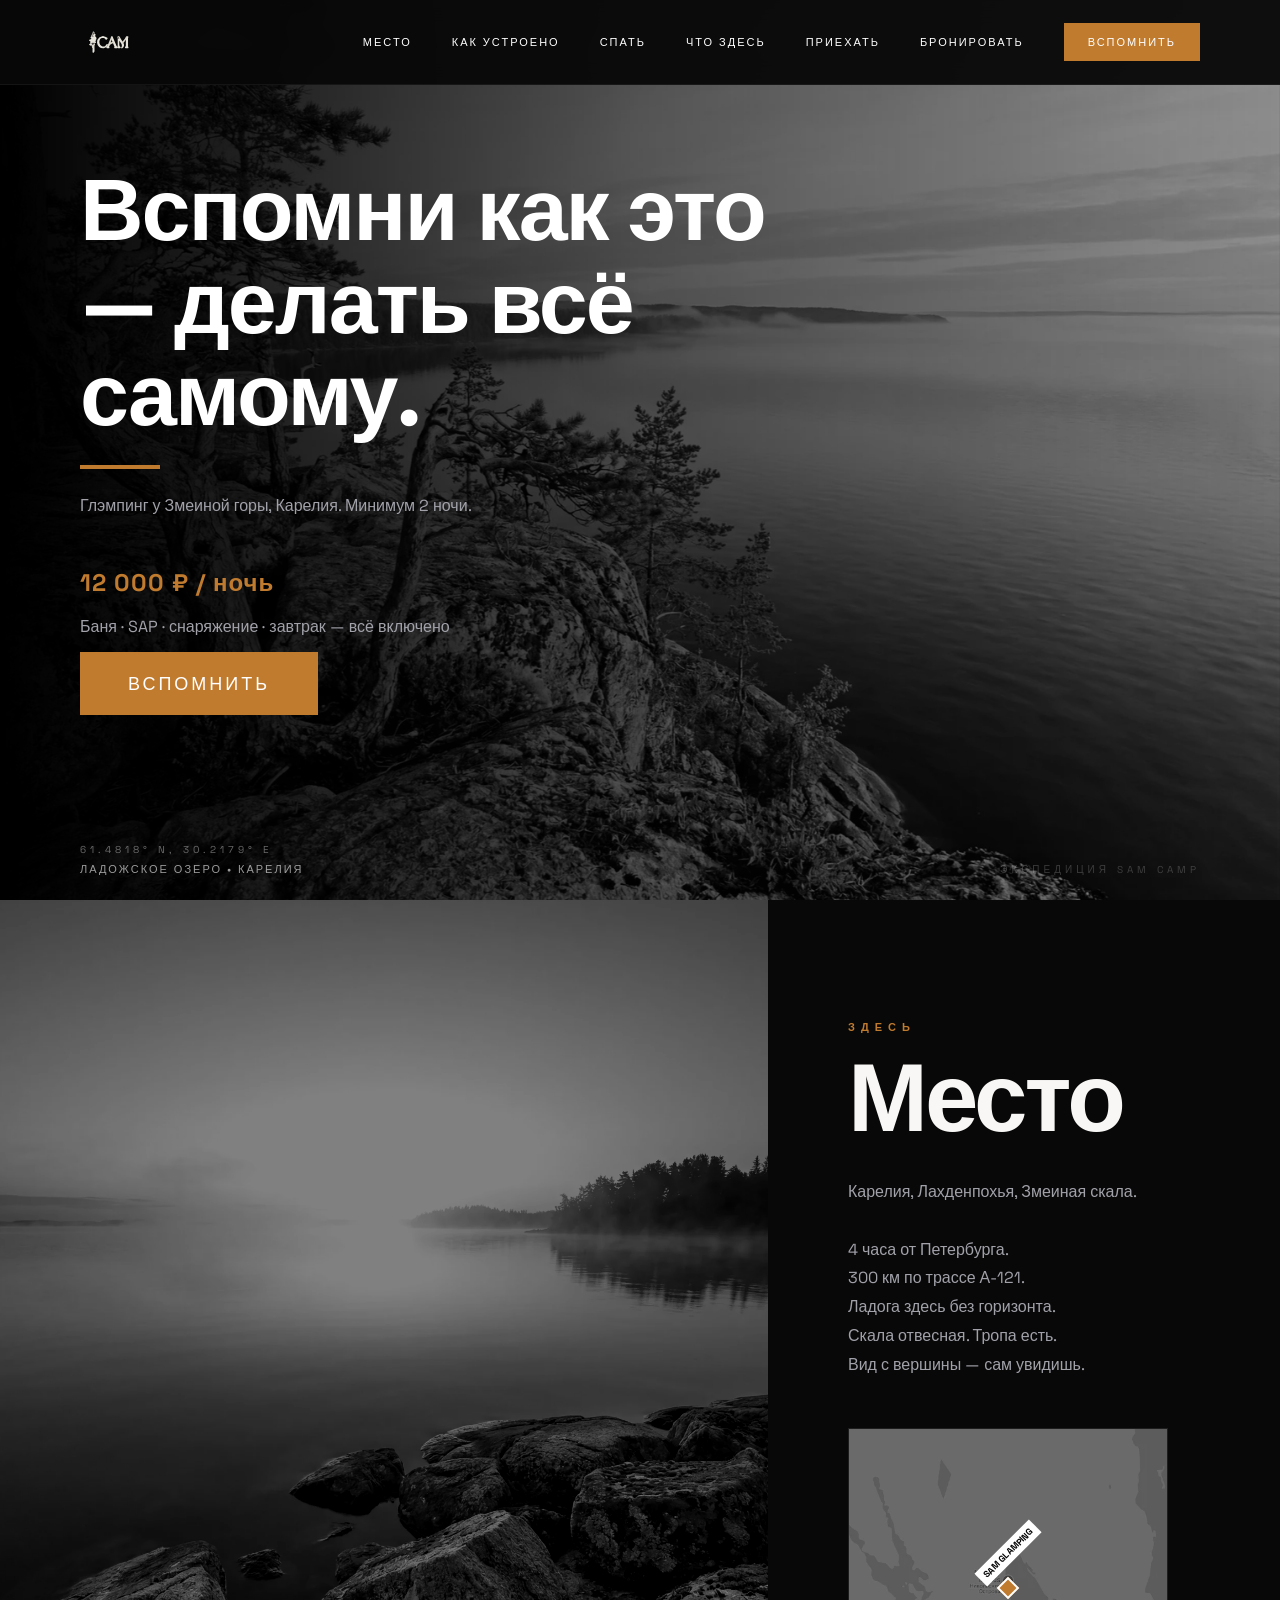
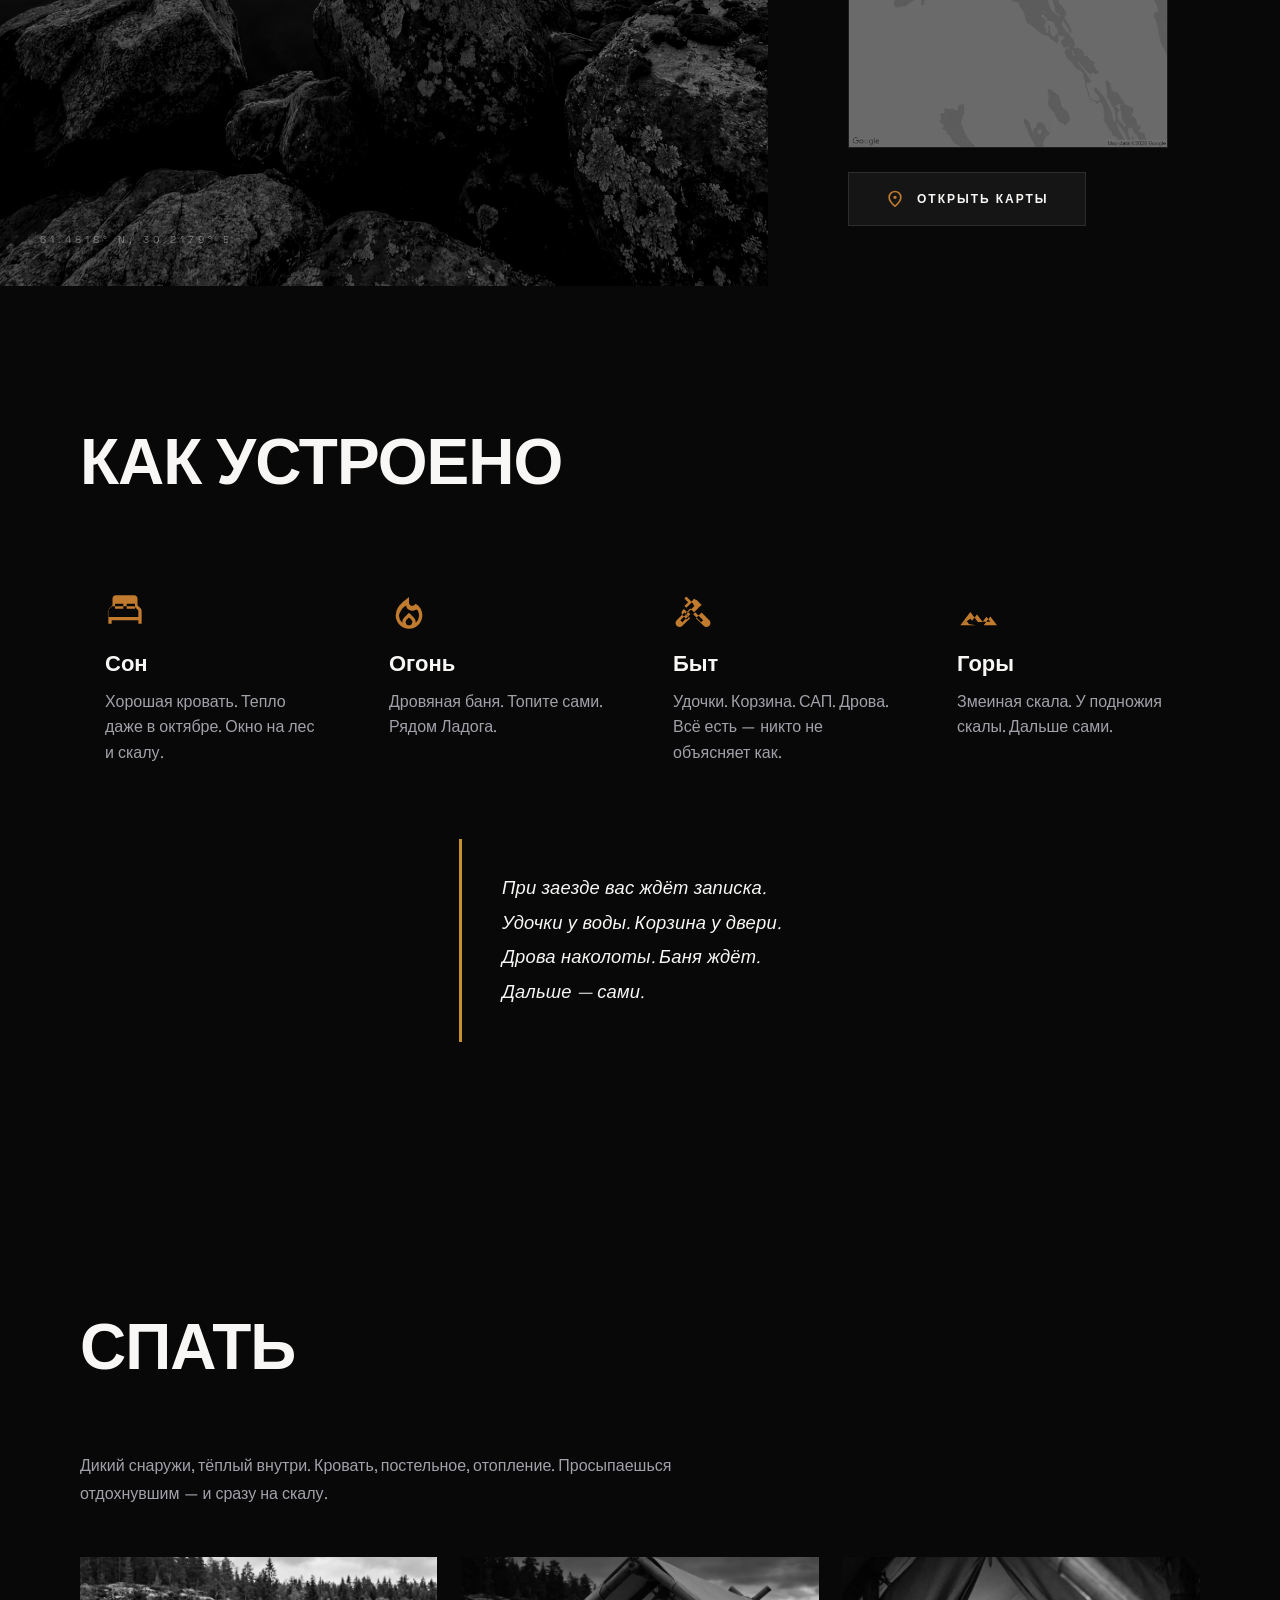
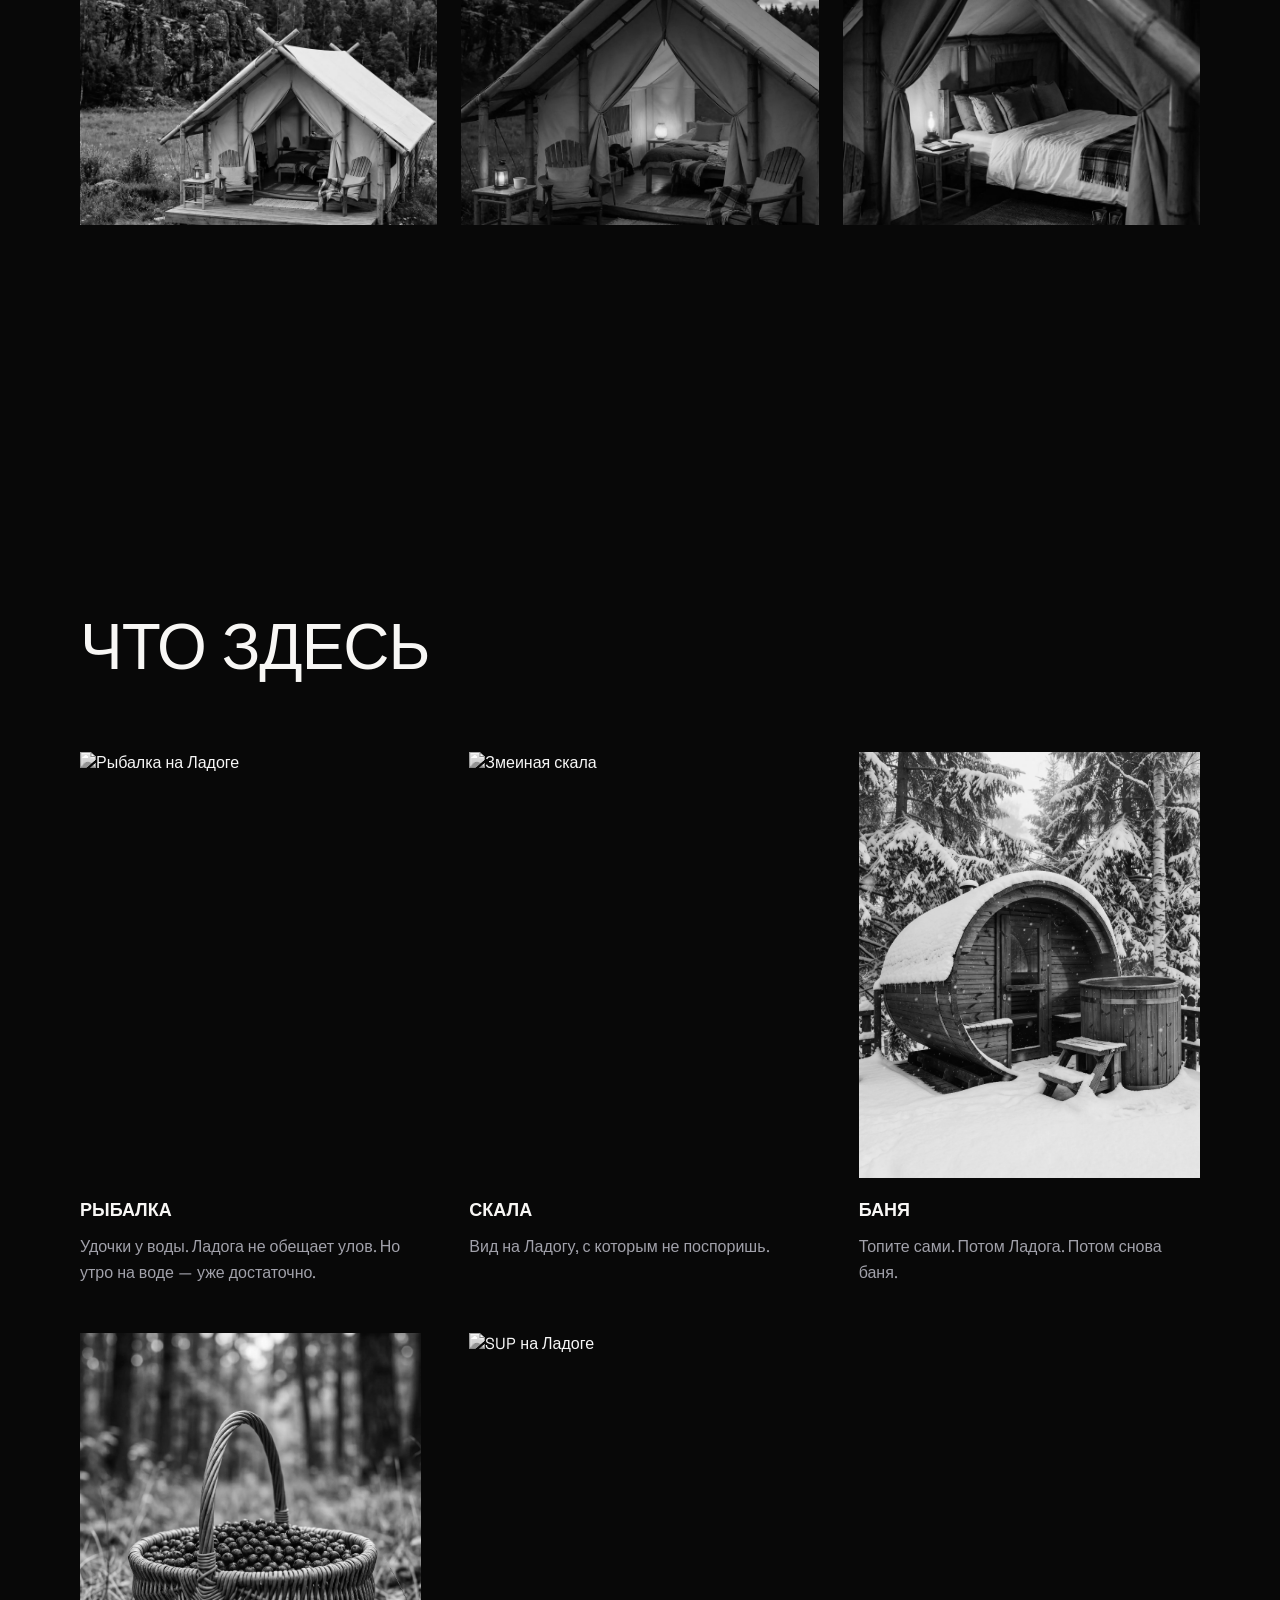
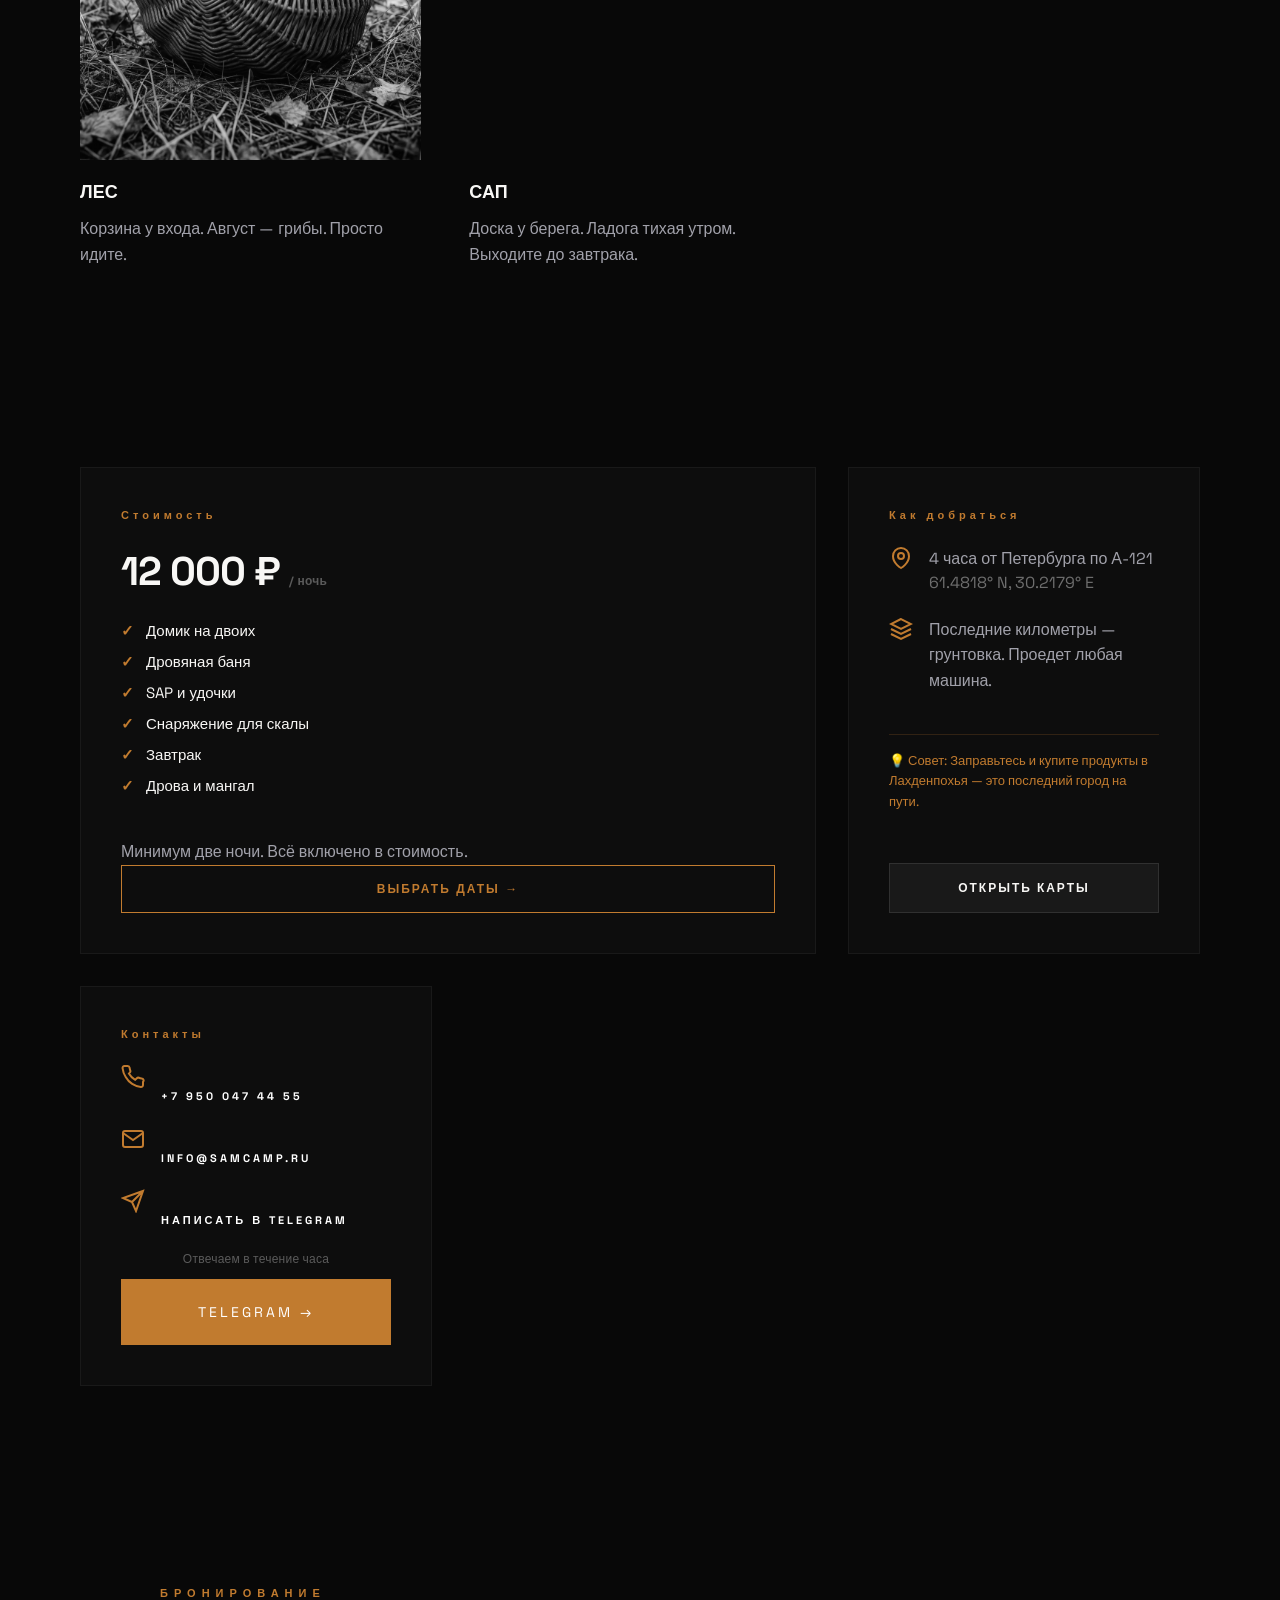
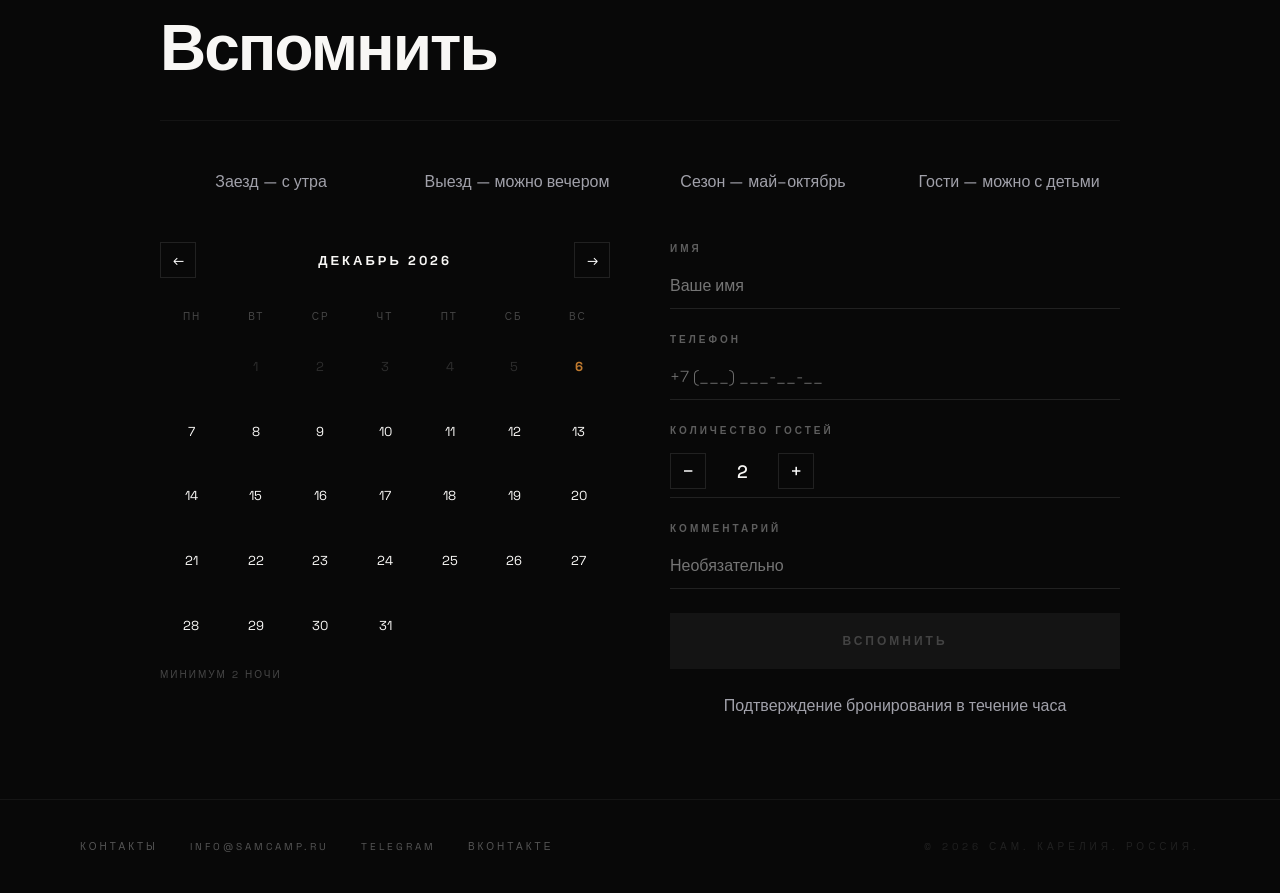
==== index.html @ b89b31a5 "поменял ссылки на Яндекс карты" ====
<!DOCTYPE html>
<html class="dark" lang="ru">

<head>
  <meta charset="utf-8" />
  <link rel="icon" type="image/svg+xml" href="img/logo.svg">
  <meta content="width=device-width, initial-scale=1.0" name="viewport" />
  <title>Активный отдых в Карелии — база САМ CAMP на Ладоге</title>
  <meta name="description"
    content="Глэмпинг САМ — отдых в Карелии у Ладожского озера. Рыбалка, баня, скалы, SUP. 12 000 ₽/ночь. Забронируйте прямо сейчас.">
  <meta name="keywords" content="глэмпинг, Карелия, отдых, Ладога, рыбалка, баня, природа, Лахденпохья">
  <meta name="theme-color" content="#080808">
  <meta property="og:title" content="Активный отдых в Карелии — база САМ CAMP на Ладоге" />
  <meta property="og:description"
    content="Глэмпинг на берегу Ладожского озера. Скалы, лес, байдарки и дикая природа Карелии. Бронируй домик на базе САМ CAMP и приезжай за настоящими впечатлениями." />
  <meta property="og:image" content="https://samcamp.ru/img/og-image.png" />
  <meta property="og:image:width" content="1200" />
  <meta property="og:image:height" content="630" />
  <meta property="og:url" content="https://samcamp.ru/" />
  <meta property="og:type" content="website" />
  <link rel="canonical" href="https://samcamp.ru/">
  <link rel="icon" href="favicon.ico" type="image/x-icon">
  <link rel="preconnect" href="https://fonts.googleapis.com">
  <link rel="preconnect" href="https://fonts.gstatic.com" crossorigin>
  <link href="https://fonts.googleapis.com/css2?family=Space+Grotesk:wght@300;400;500;600;700&display=swap"
    rel="stylesheet" />

  <link rel="stylesheet" href="css/style.css?v=1.3" />
  <meta property="og:locale" content="ru_RU">
  <meta property="og:site_name" content="САМ Глэмпинг">
  <meta name="twitter:card" content="summary_large_image">
  <meta name="twitter:title" content="САМ — Глэмпинг Карелия">
  <meta name="twitter:description" content="Вспомни как это — делать всё самому. Рыбалка на Ладоге, баня, скалы.">
  <meta name="twitter:image" content="https://samcamp.ru/img/og-image.png">
  <meta name="robots" content="index, follow">

  <script type="application/ld+json">
  {
    "@context": "https://schema.org",
    "@type": "LodgingBusiness",
    "name": "САМ",
    "description": "Глэмпинг САМ — дикий отдых в Карелии у Ладожского озера. Рыбалка, дровяная баня, скалы, SUP. Вспомни как это — делать всё самому.",
    "url": "https://samcamp.ru/",
    "telephone": "+7 950 047 44 55",
    "image": "https://samcamp.ru/img/og-image.png",
    "address": {
      "@type": "PostalAddress",
      "addressLocality": "Лахденпохья",
      "addressRegion": "Республика Карелия",
      "addressCountry": "RU"
    },
    "geo": {
      "@type": "GeoCoordinates",
      "latitude": 61.4818,
      "longitude": 30.2179
    },
    "priceRange": "от 12000 RUB за ночь"
  }
  </script>
  <!-- Yandex.Metrika counter -->
  <script type="text/javascript">
    (function (m, e, t, r, i, k, a) {
      m[i] = m[i] || function () { (m[i].a = m[i].a || []).push(arguments) };
      m[i].l = 1 * new Date();
      for (var j = 0; j < document.scripts.length; j++) { if (document.scripts[j].src === r) { return; } }
      k = e.createElement(t), a = e.getElementsByTagName(t)[0], k.async = 1, k.src = r, a.parentNode.insertBefore(k, a)
    })
      (window, document, "script", "https://mc.yandex.ru/metrika/tag.js", "ym");

    ym(107136989, "init", {
      clickmap: true,
      trackLinks: true,
      accurateTrackBounce: true,
      webvisor: true
    });
  </script>
  <!-- /Yandex.Metrika counter -->
</head>

<body>
  <!-- Yandex.Metrika counter -->
  <noscript>
    <div><img src="https://mc.yandex.ru/watch/107136989" style="position:absolute; left:-9999px;" alt="" /></div>
  </noscript>
  <!-- /Yandex.Metrika counter -->

  <!-- Загрузка -->
  <div class="page-loader" id="pageLoader" style="display:none">
    <div class="loader-text">САМ</div>
  </div>
  <script>
    // Fail-safe: hide loader after 3s regardless of scripts loading
    setTimeout(function () {
      var l = document.getElementById('pageLoader');
      if (l && l.classList.contains('visible')) {
        l.classList.remove('visible');
        console.log('Loader hidden by fail-safe');
      }
    }, 3000);
  </script>

  <!-- Прогресс-бар -->
  <div class="progress-bar" id="progressBar"></div>

  <!-- Mobile overlay menu -->
  <div class="mobile-menu" id="mobileMenu">
    <button class="mobile-menu-close" onclick="closeMobile()" aria-label="Закрыть меню">✕</button>
    <a href="#mesto" onclick="closeMobile()">МЕСТО</a>
    <a href="#ustrojstvo" onclick="closeMobile()">КАК УСТРОЕНО</a>
    <a href="#domik" onclick="closeMobile()">СПАТЬ</a>
    <a href="#chto-delat" onclick="closeMobile()">ЧТО ЗДЕСЬ</a>
    <a href="#priehat" onclick="closeMobile()">ПРИЕХАТЬ</a>
    <a href="#bronirovat" onclick="closeMobile()">БРОНИРОВАТЬ</a>
  </div>

  <!-- Навигация -->
  <header class="nav-fixed" id="navbar">
    <a href="#glavnaya" class="nav-logo">
      <img src="img/logo.svg" alt="САМ" class="nav-logo-img">
    </a>
    <nav class="nav-links">
      <a href="#mesto" class="nav-link">МЕСТО</a>
      <a href="#ustrojstvo" class="nav-link">КАК УСТРОЕНО</a>
      <a href="#domik" class="nav-link">СПАТЬ</a>
      <a href="#chto-delat" class="nav-link">ЧТО ЗДЕСЬ</a>
      <a href="#priehat" class="nav-link">ПРИЕХАТЬ</a>
      <a href="#bronirovat" class="nav-link">БРОНИРОВАТЬ</a>
      <button class="btn-amber btn-amber--nav"
        onclick="document.getElementById('bronirovat').scrollIntoView({behavior:'smooth'})">
        ВСПОМНИТЬ
      </button>
    </nav>
    <button class="burger" id="burgerBtn" aria-label="Меню" aria-expanded="false">
      <span></span><span></span><span></span>
    </button>
  </header>

  <main>
    <!-- ===== СТРАНИЦА 1: ГЛАВНАЯ ===== -->
    <section class="page" id="glavnaya">
      <div class="hero-bg" id="heroBg"></div>
      <div class="hero-overlay"></div>
      <div class="hero-content">
        <div class="hero-inner">
          <h1 class="hero-title">Вспомни как это — делать всё самому.</h1>
          <div class="hero-line"></div>
          <div class="hero-sub">
            <p class="text-muted">Глэмпинг у Змеиной горы, Карелия. Минимум 2 ночи.</p>
          </div>
          <div class="hero-decision-block fade-in delay-3">
            <p class="hero-price">12 000 ₽ / ночь</p>
            <p class="text-muted">Баня · SAP · снаряжение · завтрак — всё включено</p>
            <button class="btn-main btn-main--hero"
              onclick="document.getElementById('bronirovat').scrollIntoView({behavior:'smooth'})">
              Вспомнить
            </button>
          </div>
        </div>
      </div>
      <div class="hero-footer">
        <div class="hero-coords-block" onclick="copyCoords(this)" title="Нажмите, чтобы скопировать">
          <p class="coordinates">61.4818° N, 30.2179° E <span class="coords-hint">скопировать</span></p>
          <p class="hero-location-tag">Ладожское озеро • Карелия</p>
        </div>
        <p class="hero-brand-location">Экспедиция SAM CAMP</p>
      </div>
    </section>

    <!-- ===== СТРАНИЦА 2: МЕСТО ===== -->
    <section class="page" id="mesto">
      <div class="mesto-photo">
        <div class="mesto-photo-bg" id="mestoBg"></div>
        <div class="mesto-coords">
          <p class="coordinates" onclick="copyCoords(this)" title="Открыть Яндекс Карты">
            <a href="https://yandex.ru/maps/?pt=30.2179,61.4818&z=15&l=map" target="_blank" rel="noopener noreferrer"
              style="text-decoration: none; color: inherit;">61.4818° N, 30.2179° E</a>
          </p>
        </div>
      </div>
      <div class="mesto-content">
        <span class="section-label fade-in">ЗДЕСЬ</span>
        <h2 class="section-heading fade-in delay-1">Место</h2>
        <p class="text-muted text-body fade-in delay-2">
          Карелия, Лахденпохья, Змеиная скала.<br /><br />
          4 часа от Петербурга.<br />
          300 км по трассе А-121.<br />
          Ладога здесь без горизонта.<br />
          Скала отвесная. Тропа есть.<br />
          Вид с вершины — сам увидишь.
        </p>
        <div class="fade-in delay-3">
          <div class="map-wrapper">
            <div class="map-bg"></div>
            <div class="map-pin">
              <div class="map-label">SAM GLAMPING</div>
              <div class="map-pin-dot"></div>
            </div>
          </div>
          <a href="https://yandex.ru/maps/?rtext=~61.481800,30.217900" target="_blank" rel="noopener noreferrer"
            class="btn-map">
            <svg aria-hidden="true" xmlns="http://www.w3.org/2000/svg" width="20" height="20" viewBox="0 -960 960 960"
              fill="currentColor">
              <path
                d="M480-480q33 0 56.5-23.5T560-560q0-33-23.5-56.5T480-640q-33 0-56.5 23.5T400-560q0 33 23.5 56.5T480-480Zm0 294q122-112 181-203.5T720-552q0-109-69.5-178.5T480-800q-101 0-170.5 69.5T240-552q0 71 59 162.5T480-186Zm0 106Q319-217 239.5-334.5T160-552q0-150 96.5-239T480-880q127 0 223.5 89T800-552q0 100-79.5 217.5T480-80Zm0-480Z" />
            </svg>
            ОТКРЫТЬ КАРТЫ
          </a>
        </div>
      </div>
    </section>

    <!-- ===== СТРАНИЦА 3: КАК УСТРОЕНО ===== -->
    <section class="page" id="ustrojstvo">
      <div class="section-header">
        <h2 class="section-title fade-in">Как устроено</h2>
      </div>
      <div class="cards-grid">
        <div class="card fade-in delay-1">
          <div class="card-icon"><svg aria-hidden="true" xmlns="http://www.w3.org/2000/svg" width="40" height="40"
              viewBox="0 -960 960 960" fill="currentColor">
              <path
                d="M80-200v-300q0-18.86 6-36.43Q92-554 106-568l74-74v-158q0-33 23.5-56.5T260-880h440q33 0 56.5 23.5T780-800v158l74 74q14 14 20 31.57 6 17.57 6 36.43v300h-80v-80H160v80H80Zm440-360h200v-120H520v120Zm-280 0h200v-120H240v120Zm-80 200h640v-140q0-8.5-3-16.25T788-530l-88-88v-2H170l-88 88q-6 5.75-9 13.5-3 7.75-3 16.25v142Zm640 0H160h640Z" />
            </svg></div>
          <div class="card-line"></div>
          <h3 class="card-heading">Сон</h3>
          <p class="text-muted text-small">Хорошая кровать. Тепло даже в октябре. Окно на лес и скалу.</p>
        </div>
        <div class="card fade-in delay-2">
          <div class="card-icon"><svg aria-hidden="true" xmlns="http://www.w3.org/2000/svg" width="40" height="40"
              viewBox="0 -960 960 960" fill="currentColor">
              <path
                d="M240-400q0 52 21 98.5t60 81.5q-1-5-1-9v-9q0-32 12-60t35-51l113-111 113 111q23 23 35 51t12 60v9q0 4-1 9 39-35 60-81.5t21-98.5q0-50-18.5-94.5T648-538q-21 12-45 20t-49 8q-55 0-96.5-34T410-634q-72 42-121 116.5T240-400Zm240 52-57 56q-11 11-17 25t-6 29q0 32 23.5 55t56.5 23q33 0 56.5-23t23.5-55q0-16-6-29.5T537-292l-57-56Zm0-492v132q0 34 23.5 57t57.5 23q18 0 33.5-7.5T622-658l18-22q74 42 117 117t43 163q0 134-93 227T480-80q-134 0-227-93t-93-227q0-121 79.5-222T480-840Z" />
            </svg></div>
          <div class="card-line"></div>
          <h3 class="card-heading">Огонь</h3>
          <p class="text-muted text-small">Дровяная баня. Топите сами. Рядом Ладога.</p>
        </div>
        <div class="card fade-in delay-3">
          <div class="card-icon"><svg aria-hidden="true" xmlns="http://www.w3.org/2000/svg" width="40" height="40"
              viewBox="0 -960 960 960" fill="currentColor">
              <path
                d="m676-236 47-47-191-191-47 47 191 191Zm-452 0 191-191-47-47-191 191 47 47Zm416-368 47-47-105-106q-23-23-57-22.5T469-757l-33 33 90 90-174 174-90-90-34 34q-23 23-23 56.5t23 56.5l104 104 47-47-90-90 126-126 90 90 104-104q22-23 23-56.5T609-694L504-798l-24 24 57 57-57 57 57 56h103Zm-320 24-47-47 90-90-90-90 47-47 137 137-137 137ZM226-148q-28 28-68.5 28T89-148q-28-28-28-68.5T89-285l185-185 137 137-185 185Zm508 0L549-333l137-137 185 185q28 28 28 68.5T871-148q-28 28-68 28t-69-28Z" />
            </svg></div>
          <div class="card-line"></div>
          <h3 class="card-heading">Быт</h3>
          <p class="text-muted text-small">Удочки. Корзина. САП. Дрова. Всё есть — никто не объясняет как.</p>
        </div>
        <div class="card fade-in delay-4">
          <div class="card-icon"><svg aria-hidden="true" xmlns="http://www.w3.org/2000/svg" width="40" height="40"
              viewBox="0 -960 960 960" fill="currentColor">
              <path
                d="M80-160l240-320 181 240h118L480-420 360-268l-36-48L80-160Zm560 0 160-213 160 213H640Zm-354-34-46-62-160 96h372L280-194ZM800-244l-93-124-93 124h186Z" />
            </svg></div>
          <div class="card-line"></div>
          <h3 class="card-heading">Горы</h3>
          <p class="text-muted text-small">Змеиная скала. У подножия скалы. Дальше сами.</p>
        </div>
      </div>


      <div class="note-block fade-in delay-5">
        <p class="note-text">
          При заезде вас ждёт записка.<br />
          Удочки у воды. Корзина у двери.<br />
          Дрова наколоты. Баня ждёт.<br />
          Дальше — сами.
        </p>
      </div>
    </section>

    <!-- ===== СТРАНИЦА: ДОМИК ===== -->
    <section class="page" id="domik">
      <div class="section-header">
        <h2 class="section-title fade-in">Спать</h2>
      </div>
      <div class="domik-container fade-in delay-1">
        <p class="text-muted text-body domik-desc">
          Дикий снаружи, тёплый внутри. Кровать, постельное, отопление. Просыпаешься отдохнувшим — и сразу на скалу.
        </p>
        <div class="domik-gallery">
          <div class="domik-photo"><img class="domik-img" src="img/tent1.webp" loading="lazy" alt="Дикий Дом снаружи">
          </div>
          <div class="domik-photo"><img class="domik-img" src="img/tent2.webp" loading="lazy" alt="Дикий Дом веранда">
          </div>
          <div class="domik-photo"><img class="domik-img" src="img/tent3.webp" loading="lazy" alt="Дикий Дом внутри">
          </div>
        </div>
      </div>
    </section>

    <!-- ===== СТРАНИЦА 4: ЧТО ДЕЛАТЬ ===== -->
    <section class="page" id="chto-delat">
      <div class="section-header">
        <h2 class="section-title section-title--light fade-in">Что здесь</h2>
      </div>
      <div class="activities-grid">
        <div class="card-item fade-in delay-1">
          <div class="photo-card">
            <img class="photo-img" src="img/Fishing.webp" alt="Рыбалка на Ладоге">
            <div class="photo-overlay"></div>
          </div>
          <div>
            <h3 class="card-item-heading">РЫБАЛКА</h3>
            <span class="card-title-line"></span>
            <p class="text-muted text-card">Удочки у воды. Ладога не обещает улов. Но утро на воде — уже достаточно.</p>
          </div>
        </div>
        <div class="card-item fade-in delay-2">
          <div class="photo-card">
            <img class="photo-img" src="img/Rock.webp" alt="Змеиная скала">
            <div class="photo-overlay"></div>
          </div>
          <div>
            <h3 class="card-item-heading">СКАЛА</h3>
            <span class="card-title-line"></span>
            <p class="text-muted text-card">Вид на Ладогу, с которым не поспоришь.</p>
          </div>
        </div>
        <div class="card-item fade-in delay-3">
          <div class="photo-card">
            <img class="photo-img" src="img/banya.webp" alt="Баня у озера">
            <div class="photo-overlay"></div>
          </div>
          <div>
            <h3 class="card-item-heading">БАНЯ</h3>
            <span class="card-title-line"></span>
            <p class="text-muted text-card">Топите сами. Потом Ладога. Потом снова баня.</p>
          </div>
        </div>
        <div class="card-item fade-in delay-1">
          <div class="photo-card">
            <img class="photo-img" src="img/forest.webp" alt="Карельский лес">
            <div class="photo-overlay"></div>
          </div>
          <div>
            <h3 class="card-item-heading">ЛЕС</h3>
            <span class="card-title-line"></span>
            <p class="text-muted text-card">Корзина у входа. Август — грибы. Просто идите.</p>
          </div>
        </div>
        <div class="card-item fade-in delay-2">
          <div class="photo-card">
            <img class="photo-img" src="img/SUP.webp" alt="SUP на Ладоге">
            <div class="photo-overlay"></div>
          </div>
          <div>
            <h3 class="card-item-heading">САП</h3>
            <span class="card-title-line"></span>
            <p class="text-muted text-card">Доска у берега. Ладога тихая утром. Выходите до завтрака.</p>
          </div>
        </div>
      </div>
    </section>



    <section class="page" id="priehat">
      <div class="priehat-inner">
        <div class="priehat-grid">
          <!-- Card 1: Стоимость (Large) -->
          <div class="priehat-card priehat-card--large fade-in delay-1">
            <h3 class="priehat-card-heading">Стоимость</h3>
            <div class="priehat-price">12 000 ₽ <span class="text-micro">/ ночь</span></div>
            <ul class="priehat-list">
              <li><span class="icon-check">✓</span>Домик на двоих</li>
              <li><span class="icon-check">✓</span>Дровяная баня</li>
              <li><span class="icon-check">✓</span>SAP и удочки</li>
              <li><span class="icon-check">✓</span>Снаряжение для скалы</li>
              <li><span class="icon-check">✓</span>Завтрак</li>
              <li><span class="icon-check">✓</span>Дрова и мангал</li>
            </ul>
            <p class="text-muted text-small">Минимум две ночи. Всё включено в стоимость.</p>
            <button class="btn-pay"
              onclick="document.getElementById('bronirovat').scrollIntoView({behavior:'smooth'})">ВЫБРАТЬ ДАТЫ
              →</button>
          </div>

          <!-- Card 2: Как добраться -->
          <div class="priehat-card fade-in delay-2">
            <h3 class="priehat-card-heading">Как добраться</h3>
            <div class="priehat-info-item">
              <svg class="priehat-icon" viewBox="0 0 24 24" fill="none" stroke="currentColor" stroke-width="2">
                <path d="M12 22s-8-4.5-8-11.8A8 8 0 0 1 12 2a8 8 0 0 1 8 8.2c0 7.3-8 11.8-8 11.8z" />
                <circle cx="12" cy="10" r="3" />
              </svg>
              <div>
                <p class="text-muted">4 часа от Петербурга по А-121</p>
                <span class="coordinates coordinates--inline" onclick="copyCoords(this)"
                  title="Нажмите, чтобы скопировать">61.4818° N, 30.2179° E</span>
              </div>
            </div>
            <div class="priehat-info-item">
              <svg class="priehat-icon" viewBox="0 0 24 24" fill="none" stroke="currentColor" stroke-width="2">
                <path d="M12 2L2 7l10 5 10-5-10-5zM2 17l10 5 10-5M2 12l10 5 10-5" />
              </svg>
              <p class="text-muted">Последние километры — грунтовка. Проедет любая машина.</p>
            </div>
            <div class="text-tip">
              💡 Совет: Заправьтесь и купите продукты в Лахденпохья — это последний город на пути.
            </div>
            <a href="https://yandex.ru/maps/?rtext=~61.481800,30.217900" target="_blank" rel="noopener noreferrer"
              class="btn-map btn-map--card">
              ОТКРЫТЬ КАРТЫ
            </a>
          </div>

          <!-- Card 3: Контакты -->
          <div class="priehat-card fade-in delay-3">
            <h3 class="priehat-card-heading">Контакты</h3>
            <div class="priehat-info-item">
              <svg class="priehat-icon" viewBox="0 0 24 24" fill="none" stroke="currentColor" stroke-width="2">
                <path
                  d="M22 16.92v3a2 2 0 0 1-2.18 2 19.79 19.79 0 0 1-8.63-3.07A19.5 19.5 0 0 1 4.69 12 19.79 19.79 0 0 1 1.6 3.38 2 2 0 0 1 3.58 1h3a2 2 0 0 1 2 1.72c.127.96.361 1.903.7 2.81a2 2 0 0 1-.45 2.11L7.91 8.56a16 16 0 0 0 6.29 6.29l1.62-1.62a2 2 0 0 1 2.11-.45c.907.339 1.85.573 2.81.7A2 2 0 0 1 22 16.92z" />
              </svg>
              <a href="tel:+79500474455" class="link-arrow">+7 950 047 44 55</a>
            </div>

            <div class="priehat-info-item">
              <svg class="priehat-icon" viewBox="0 0 24 24" fill="none" stroke="currentColor" stroke-width="2">
                <path d="M4 4h16c1.1 0 2 .9 2 2v12c0 1.1-.9 2-2 2H4c-1.1 0-2-.9-2-2V6c0-1.1.9-2 2-2z" />
                <polyline points="22,6 12,13 2,6" />
              </svg>
              <a href="mailto:info@samcamp.ru" class="link-arrow">info@samcamp.ru</a>
            </div>
            <div class="priehat-info-item">
              <svg class="priehat-icon" viewBox="0 0 24 24" fill="none" stroke="currentColor" stroke-width="2">
                <path d="M22 2L11 13M22 2l-7 20-4-9-9-4 20-7z" />
              </svg>
              <a href="https://t.me/samcamp_ru" target="_blank" rel="noopener noreferrer" class="link-arrow">Написать в
                Telegram</a>
            </div>
            <div class="priehat-cta-box">
              <p class="text-micro">Отвечаем в течение часа</p>
              <a href="https://t.me/samcamp_ru" target="_blank" rel="noopener noreferrer"
                class="btn-main btn-main--tg btn-main--full">
                TELEGRAM →
              </a>
            </div>
          </div>
        </div>
      </div>
    </section>

    <!-- ===== СТРАНИЦА 6: БРОНИРОВАНИЕ ===== -->
    <section class="page bk-section" id="bronirovat">
      <div class="bk-container">
        <p class="section-label fade-in">БРОНИРОВАНИЕ</p>
        <h2 class="bk-heading fade-in delay-1">Вспомнить</h2>

        <div class="bk-info-row fade-in delay-1">
          <div class="text-muted">Заезд — с утра</div>
          <div class="text-muted">Выезд — можно вечером</div>
          <div class="text-muted">Сезон — май–октябрь</div>
          <div class="text-muted">Гости — можно с детьми</div>
        </div>

        <div class="bk-grid">

          <!-- Календарь -->
          <div class="fade-in delay-2">
            <div class="cal-header">
              <button class="cal-arrow" id="bkPrev">←</button>
              <div id="bkMonth" class="cal-month">—</div>
              <button class="cal-arrow" id="bkNext">→</button>
            </div>
            <div class="cal-weekdays">
              <div class="cal-weekday">Пн</div>
              <div class="cal-weekday">Вт</div>
              <div class="cal-weekday">Ср</div>
              <div class="cal-weekday">Чт</div>
              <div class="cal-weekday">Пт</div>
              <div class="cal-weekday">Сб</div>
              <div class="cal-weekday">Вс</div>
            </div>
            <div id="bkGrid" class="cal-grid"></div>
            <p id="bkMinNote" class="cal-note">Минимум 2 ночи</p>

            <!-- Выбранные даты -->
            <div id="bkDatesBlock" class="bk-dates-block">
              <div class="bk-dates-header">
                <div class="bk-dates-label">ВЫБРАТЬ ДАТЫ</div>
                <button id="bkClearDates" class="bk-clear-btn" aria-label="Сбросить даты">СБРОСИТЬ</button>
              </div>
              <div id="bkDatesValue" class="bk-dates-value">—</div>
              <div id="bkNightsValue" class="bk-nights-value">—</div>
            </div>
          </div>

          <!-- Форма -->
          <div class="fade-in delay-3">
            <div id="bkForm" class="bk-form">

              <div class="form-group">
                <label class="form-label" for="bkName">Имя</label>
                <input id="bkName" type="text" placeholder="Ваше имя" class="form-input" />
              </div>

              <div class="form-group">
                <label class="form-label" for="bkPhone">Телефон</label>
                <input id="bkPhone" type="tel" placeholder="+7 (___) ___-__-__" class="form-input" />
              </div>

              <div class="form-group">
                <label class="form-label">Количество гостей</label>
                <div class="stepper">
                  <button type="button" class="stepper-btn" id="guestDec" aria-label="Уменьшить">−</button>
                  <span class="stepper-value" id="guestCount">2</span>
                  <button type="button" class="stepper-btn" id="guestInc" aria-label="Увеличить">+</button>
                  <input type="hidden" id="bkGuests" name="guests" value="2">
                </div>
              </div>

              <div class="form-group">
                <label class="form-label" for="bkComment">Комментарий</label>
                <input id="bkComment" type="text" placeholder="Необязательно" class="form-input" />
              </div>

              <!-- Цена -->
              <div id="bkPrice" class="bk-price-block">
                <div class="bk-price-row">
                  <span class="bk-price-label">За ночь</span>
                  <span class="bk-price-value">12 000 ₽</span>
                </div>
                <div class="bk-price-row">
                  <span id="bkNightsLbl" class="bk-price-label">Ночей</span>
                  <span id="bkNightsVal" class="bk-price-value">—</span>
                </div>
                <div class="bk-price-divider"></div>
                <div class="bk-price-row">
                  <span class="bk-price-total-label">Итого</span>
                  <span id="bkTotal" class="bk-price-total">—</span>
                </div>
              </div>

              <button id="bkSubmit" disabled onclick="bkSubmitBooking()" class="btn-submit">
                ВСПОМНИТЬ
              </button>

              <div id="bkError" class="bk-error-msg">
                Не удалось отправить заявку. Попробуйте позже или напишите нам в <a href="https://t.me/samcamp_ru"
                  target="_blank">Telegram</a>.
              </div>

              <p class="text-muted text-center">Подтверждение
                бронирования в течение часа</p>
            </div>

            <!-- Успех -->
            <div id="bkSuccess" class="bk-success">
              <div class="bk-success-icon">✓</div>
              <div class="bk-success-title">Заявка отправлена</div>
              <div class="bk-success-text">Свяжемся с вами в течение часа<br />для подтверждения и оплаты.</div>
              <a href="https://t.me/samcamp_ru" target="_blank" rel="noopener noreferrer"
                class="btn-main btn-main--tg btn-main--full" style="margin-top: 1.5rem; display: inline-block;">
                НАПИСАТЬ В TELEGRAM →
              </a>
            </div>
          </div>

        </div>
      </div>
    </section>

    <!-- Футер -->
    <footer class="site-footer">
      <div class="footer-links">
        <a href="#priehat" class="footer-link">Контакты</a>
        <a href="mailto:info@samcamp.ru" class="footer-link">info@samcamp.ru</a>
        <a href="https://t.me/samcamp_ru" target="_blank" rel="noopener noreferrer" class="footer-link">Telegram</a>
        <a href="https://vk.com/sam_glamping" target="_blank" rel="noopener noreferrer"
          class="footer-link">ВКонтакте</a>
      </div>
      <p class="footer-copy">© 2026 САМ. КАРЕЛИЯ. РОССИЯ.</p>
    </footer>
  </main>

  <div class="sticky-cta" id="stickyCta">
    <div class="sticky-cta-inner">
      <div class="sticky-cta-left">
        <span class="sticky-cta-price">12 000 ₽ <small>/ ночь</small></span>
      </div>
      <div class="sticky-cta-right">
        <button class="btn-submit btn-submit--sticky"
          onclick="document.getElementById('bronirovat').scrollIntoView({behavior:'smooth'})">
          ВЫБРАТЬ ДАТЫ
        </button>
        <p class="sticky-cta-trust">Ответим в течение часа</p>
      </div>
    </div>
  </div>

  <script src="js/main.js?v=1.4" defer></script>
</body>

</html>
---- css/style.css ----
* {
  margin: 0;
  padding: 0;
  box-sizing: border-box;
}

html {
  scroll-behavior: smooth;
  overflow-x: hidden;
}

body {
  background-color: #080808;
  color: #f8f7f5;
  font-family: 'Space Grotesk', sans-serif;
  overflow-x: hidden;
  width: 100%;
  position: relative;
}

/* ===== УТИЛИТЫ ===== */
.text-muted {
  color: #A1A1AA;
  font-size: 16px;
  font-weight: 400;
  line-height: 1.6;
}

.text-body {
  font-size: 16px;
  line-height: 1.8;
  margin-bottom: 48px;
}

.text-small {
  color: #A1A1AA;
  font-size: 16px;
  font-weight: 400;
  line-height: 1.6;
}

.text-card {
  color: #A1A1AA;
  font-size: 16px;
  font-weight: 400;
  line-height: 1.6;
  margin-top: 8px;
}

.text-micro {
  font-size: 12px;
  letter-spacing: 0.02em;
  color: rgba(255, 255, 255, 0.4);
  text-transform: none;
  opacity: 0.8;
}

.text-center {
  text-align: center;
}

/* ===== СЕКЦИИ ===== */
section.page {
  min-height: 100vh;
  position: relative;
}

.section-label {
  color: #C17B2F;
  font-size: 11px;
  font-weight: 700;
  letter-spacing: 6px;
  text-transform: uppercase;
  margin-bottom: 16px;
  display: block;
}

.section-heading {
  font-size: clamp(40px, 8vw, 96px);
  font-weight: 900;
  line-height: 1;
  letter-spacing: -3px;
  margin-bottom: 32px;
  text-transform: none;
}

.section-header {
  margin-bottom: 64px;
}

.section-title {
  font-size: clamp(32px, 5vw, 64px);
  font-weight: 700;
  letter-spacing: -1px;
  text-transform: uppercase;
}

.section-title--light {
  font-weight: 300;
}

/* ===== НАВИГАЦИЯ ===== */
.nav-fixed {
  position: fixed;
  top: env(safe-area-inset-top, 0);
  left: 0;
  right: 0;
  z-index: 100;
  display: flex;
  align-items: center;
  justify-content: space-between;
  padding: 12px 80px;
  padding-top: calc(12px + env(safe-area-inset-top));
  background: rgba(8, 8, 8, 0.95);
  border-bottom: 1px solid rgba(255, 255, 255, 0.05);
  transition: padding 0.3s ease;
}

/* Эффект блюра только для мощных устройств (десктопов) */
@media (min-width: 769px) {
  .nav-fixed {
    backdrop-filter: blur(10px);
    -webkit-backdrop-filter: blur(10px);
  }
}

.nav-fixed.scrolled {
  padding: 8px 80px;
}

.nav-logo {
  display: flex;
  align-items: center;
  font-size: 22px;
  font-weight: 300;
  letter-spacing: 4px;
  color: white;
  text-decoration: none;
  text-transform: uppercase;
}

.nav-logo-img {
  height: 60px;
  width: auto;
  opacity: 0;
  transform: scale(0.6) rotate(-10deg);
  transition: height 0.3s ease;
}

/* Entrance animation triggered by JS after loader */
.nav-logo-img.logo-animated {
  animation: logoEntrance 1s cubic-bezier(0.34, 1.56, 0.64, 1) forwards,
    logoGlow 3s ease-in-out 1.2s infinite;
}

@keyframes logoEntrance {
  0% {
    opacity: 0;
    transform: scale(0.6) rotate(-10deg);
    filter: brightness(0.3);
  }

  50% {
    opacity: 1;
    transform: scale(1.15) rotate(3deg);
    filter: brightness(1.4) drop-shadow(0 0 20px rgba(193, 123, 47, 0.8));
  }

  75% {
    transform: scale(0.95) rotate(-1deg);
    filter: brightness(1.1) drop-shadow(0 0 10px rgba(193, 123, 47, 0.4));
  }

  100% {
    opacity: 1;
    transform: scale(1) rotate(0deg);
    filter: brightness(1) drop-shadow(0 0 0px rgba(193, 123, 47, 0));
  }
}

@keyframes logoGlow {

  0%,
  100% {
    filter: drop-shadow(0 0 2px rgba(193, 123, 47, 0)) brightness(1);
  }

  50% {
    filter: drop-shadow(0 0 14px rgba(193, 123, 47, 0.6)) brightness(1.1);
  }
}

.nav-logo:hover .nav-logo-img {
  transform: scale(1.04) !important;
  filter: drop-shadow(0 0 12px rgba(200, 160, 64, 0.25)) brightness(1.05) !important;
  transition: transform 0.6s ease, filter 0.6s ease;
}

.nav-fixed.scrolled .nav-logo-img {
  height: 48px;
}

.nav-links {
  display: flex;
  align-items: center;
  gap: 40px;
}

.nav-link {
  font-size: 11px;
  font-weight: 300;
  letter-spacing: 2px;
  color: white;
  text-decoration: none;
  text-transform: uppercase;
  position: relative;
  transition: color 0.3s ease;
}

.nav-link::after {
  content: '';
  position: absolute;
  bottom: -2px;
  left: 0;
  width: 0;
  height: 1px;
  background: #C17B2F;
  transition: width 0.3s ease;
}

.nav-link:hover {
  color: #C17B2F;
}

.nav-link:hover::after {
  width: 100%;
}

.nav-link.active {
  color: #C17B2F;
}

/* ===== КНОПКИ ===== */
.btn-amber {
  background: #C17B2F;
  color: white;
  border: none;
  cursor: pointer;
  text-transform: uppercase;
  letter-spacing: 2px;
  font-family: 'Space Grotesk', sans-serif;
  transition: background 0.3s ease, transform 0.2s ease;
}

.btn-amber:hover {
  background: #8B5A1F;
}

.btn-amber--nav {
  font-size: 11px;
  padding: 12px 24px;
}

.btn-main {
  background: #C17B2F;
  color: white;
  border: none;
  cursor: pointer;
  text-transform: uppercase;
  letter-spacing: 3px;
  font-family: 'Space Grotesk', sans-serif;
  position: relative;
  overflow: hidden;
  transition: background 0.3s ease, transform 0.2s ease;
}

.btn-main::before {
  content: '';
  position: absolute;
  top: 0;
  left: -100%;
  width: 100%;
  height: 100%;
  background: linear-gradient(90deg, transparent, rgba(255, 255, 255, 0.1), transparent);
  transition: left 0.5s ease;
}

.btn-main:hover {
  background: #8B5A1F;
  transform: translateY(-2px);
}

.btn-main:hover::before {
  left: 100%;
}

.btn-main:active {
  transform: scale(0.98);
}

.btn-main--hero {
  font-size: 18px;
  padding: 20px 48px;
}

.btn-main--tg {
  font-size: 14px;
  padding: 24px 56px;
  display: inline-block;
  text-decoration: none;
  text-align: center;
}

.btn-submit {
  background: #C17B2F;
  color: white;
  border: none;
  font-family: 'Space Grotesk', sans-serif;
  font-size: 12px;
  font-weight: 700;
  letter-spacing: 3px;
  text-transform: uppercase;
  padding: 20px 40px;
  cursor: pointer;
  width: 100%;
  transition: background 0.3s ease, transform 0.2s ease;
}

.btn-submit:hover:not(:disabled) {
  background: #8B5A1F;
}

.btn-submit:disabled {
  background: rgba(255, 255, 255, 0.05);
  color: rgba(255, 255, 255, 0.2);
  cursor: not-allowed;
}

.bk-error-msg {
  display: none;
  color: #ff4444;
  /* Красный текст для ошибки */
  font-size: 13px;
  line-height: 1.5;
  text-align: center;
  margin-top: 16px;
}

.bk-error-msg a {
  color: #ff4444;
  text-decoration: underline;
  transition: opacity 0.3s ease;
}

.bk-error-msg a:hover {
  opacity: 0.8;
}

/* ===== FADE IN ===== */
.fade-in {
  opacity: 0;
  transform: translateY(30px);
  transition: opacity 0.8s ease, transform 0.8s ease;
}

.fade-in.visible {
  opacity: 1;
  transform: translateY(0);
}

.delay-1 {
  transition-delay: 0.1s;
}

.delay-2 {
  transition-delay: 0.2s;
}

.delay-3 {
  transition-delay: 0.3s;
}

.delay-4 {
  transition-delay: 0.4s;
}

.delay-5 {
  transition-delay: 0.5s;
}

/* ===== СТРАНИЦА 1: ГЛАВНАЯ ===== */
#glavnaya {
  display: flex;
  flex-direction: column;
  overflow: hidden;
}

.hero-bg {
  position: absolute;
  inset: 0;
  background-image: url('../img/hero.webp');
  background-size: cover;
  background-position: center;
  filter: grayscale(1);
  opacity: 0.6;
  will-change: transform;
}

.hero-overlay {
  position: absolute;
  inset: 0;
  background: linear-gradient(to right, black, rgba(0, 0, 0, 0.4), transparent);
}

.hero-content {
  position: relative;
  z-index: 10;
  flex: 1;
  display: flex;
  align-items: center;
  padding: 120px 80px 60px;
  padding-top: calc(120px + env(safe-area-inset-top));
}

.hero-inner {
  max-width: 700px;
}

.hero-title {
  font-size: clamp(36px, 7vw, 88px);
  font-weight: 900;
  line-height: 1.05;
  letter-spacing: -2px;
  color: white;
  opacity: 0;
  transform: translateY(40px);
  animation: heroIn 1s ease 0.3s forwards;
}

.hero-line {
  width: 0;
  height: 4px;
  background: #C17B2F;
  margin: 24px 0;
  animation: lineGrow 0.8s ease 1s forwards;
}

.hero-sub {
  opacity: 0;
  transform: translateY(20px);
  animation: heroIn 0.8s ease 1.2s forwards;
}

.hero-decision-block {
  opacity: 0;
  transform: translateY(20px);
  animation: heroIn 0.8s ease 1.5s forwards;
  margin-top: 48px;
  display: flex;
  flex-direction: column;
  align-items: flex-start;
  gap: 12px;
}

.hero-price {
  font-size: 24px;
  font-weight: 700;
  letter-spacing: 1px;
  color: #C17B2F;
  margin-bottom: 4px;
}

@keyframes heroIn {
  to {
    opacity: 1;
    transform: translateY(0);
  }
}

@keyframes lineGrow {
  to {
    width: 80px;
  }
}

.hero-footer {
  position: relative;
  z-index: 10;
  padding: 24px 80px;
  display: flex;
  flex-direction: row;
  justify-content: space-between;
  align-items: flex-end;
}

@media (max-width: 480px) {
  .hero-footer {
    flex-direction: column;
    align-items: flex-start;
    gap: 0.25rem;
    padding: 24px 20px;
  }

  .hero-brand-location {
    display: none;
  }
}

.hero-brand-location {
  color: rgba(255, 255, 255, 0.2);
  font-size: 10px;
  letter-spacing: 4px;
  text-transform: uppercase;
}

.hero-coords-block {
  display: flex;
  flex-direction: column;
  gap: 8px;
  cursor: pointer;
  transition: transform 0.3s ease;
}

.hero-coords-block:hover {
  transform: translateX(4px);
}

.hero-coords-block:hover .coordinates {
  color: #C17B2F;
}

.hero-location-tag {
  font-size: 11px;
  font-weight: 500;
  letter-spacing: 2px;
  color: rgba(255, 255, 255, 0.6);
  text-transform: uppercase;
  margin-top: -2px;
}

.coordinates {
  font-size: 10px;
  letter-spacing: 4px;
  color: rgba(255, 255, 255, 0.4);
  animation: coordPulse 4s ease-in-out infinite;
  cursor: pointer;
  transition: color 0.3s ease;
  position: relative;
}

.coordinates:hover {
  color: rgba(193, 123, 47, 0.8);
}

.coordinates.copied {
  color: #C17B2F;
}

.coordinates.copied::after {
  content: 'Скопировано!';
  position: absolute;
  top: -24px;
  left: 50%;
  transform: translateX(-50%);
  font-size: 10px;
  letter-spacing: 2px;
  color: #C17B2F;
  white-space: nowrap;
  animation: copiedFade 1.5s ease forwards;
}

.coords-hint {
  font-size: 0.65rem;
  opacity: 0.45;
  letter-spacing: 0.05em;
  text-transform: uppercase;
  margin-left: 0.5rem;
  color: #C17B2F;
  /* Keeping the matching color */
  transition: opacity 0.3s ease;
}

@media (min-width: 768px) {
  .coords-hint {
    display: none;
  }
}

.copied .coords-hint {
  opacity: 0 !important;
}

.coordinates--inline {
  display: inline;
  font-size: inherit;
  letter-spacing: inherit;
}

@keyframes copiedFade {
  0% {
    opacity: 1;
    transform: translateX(-50%) translateY(0);
  }

  100% {
    opacity: 0;
    transform: translateX(-50%) translateY(-10px);
  }
}

@keyframes coordPulse {

  0%,
  100% {
    opacity: 0.4;
  }

  50% {
    opacity: 0.7;
  }
}

/* ===== СТРАНИЦА 2: МЕСТО ===== */
#mesto {
  display: flex;
  flex-direction: row;
}

.mesto-photo {
  width: 60%;
  position: relative;
  overflow: hidden;
}

.mesto-photo-bg {
  position: absolute;
  inset: 0;
  background-image: url('../img/ladoga.webp');
  background-size: cover;
  background-position: center;
  filter: grayscale(1) contrast(1.2) brightness(0.5);
  will-change: transform;
}

.mesto-coords {
  position: absolute;
  bottom: 40px;
  left: 40px;
  z-index: 10;
}

.mesto-content {
  width: 40%;
  background: #080808;
  display: flex;
  flex-direction: column;
  justify-content: center;
  padding: 120px 80px 60px;
}

.map-wrapper {
  width: 100%;
  max-width: 320px;
  aspect-ratio: 1;
  background: #121212;
  border: 1px solid rgba(255, 255, 255, 0.05);
  position: relative;
  overflow: hidden;
  transition: border-color 0.3s ease;
  cursor: pointer;
}

.map-wrapper:hover {
  border-color: rgba(193, 123, 47, 0.4);
}

.map-bg {
  position: absolute;
  inset: 0;
  background-image: url('../img/map-small.webp');
  background-size: cover;
  opacity: 0.4;
  filter: grayscale(1);
}

.map-pin {
  position: absolute;
  top: 50%;
  left: 50%;
  transform: translate(-50%, -50%);
}

.map-pin-dot {
  width: 16px;
  height: 16px;
  background: #C17B2F;
  transform: rotate(45deg);
  border: 2px solid white;
  animation: pinGlow 2s ease-in-out infinite;
}

@keyframes pinGlow {

  0%,
  100% {
    box-shadow: 0 0 10px rgba(193, 123, 47, 0.4);
  }

  50% {
    box-shadow: 0 0 25px rgba(193, 123, 47, 0.9);
  }
}

.map-label {
  position: absolute;
  top: -36px;
  left: 50%;
  transform: translateX(-50%) rotate(-45deg);
  background: white;
  color: black;
  font-size: 9px;
  font-weight: 700;
  padding: 3px 6px;
  white-space: nowrap;
}

.link-arrow {
  display: inline-flex;
  align-items: center;
  gap: 12px;
  margin-top: 24px;
  color: white;
  text-decoration: none;
  font-size: 11px;
  font-weight: 700;
  letter-spacing: 3px;
  text-transform: uppercase;
  transition: color 0.3s ease;
}

.link-arrow:hover {
  color: #C17B2F;
}

.btn-map,
.btn-map:visited {
  display: inline-flex;
  align-items: center;
  justify-content: center;
  gap: 12px;
  background: rgba(255, 255, 255, 0.05);
  color: #f8f7f5 !important;
  border: 1px solid rgba(255, 255, 255, 0.1);
  font-size: 12px;
  font-weight: 700;
  letter-spacing: 2px;
  text-transform: uppercase;
  padding: 16px 36px;
  text-decoration: none !important;
  transition: all 0.3s ease;
  margin-top: 24px;
}

.btn-map:hover {
  background: #C17B2F;
  border-color: #C17B2F;
  transform: translateY(-2px);
}

.btn-map svg {
  transition: transform 0.3s ease;
  color: #C17B2F;
}

.btn-map:hover svg {
  color: white;
  transform: scale(1.1);
}

/* ===== СТРАНИЦА 3: УСТРОЙСТВО ===== */
#ustrojstvo {
  display: flex;
  flex-direction: column;
  justify-content: center;
  padding: 120px 80px 80px;
}

.cards-grid {
  display: grid;
  grid-template-columns: repeat(4, 1fr);
  gap: 16px;
}

.card {
  padding: 24px;
  border: 1px solid transparent;
  transition: border-color 0.3s ease, transform 0.3s ease;
}

.card:hover {
  border-color: rgba(193, 123, 47, 0.2);
  transform: translateY(-6px);
}

.card-icon {
  color: #C17B2F;
  transition: transform 0.4s ease;
}

.card:hover .card-icon {
  transform: scale(1.2) rotate(5deg);
}

.card-line {
  width: 0;
  height: 1px;
  background: #C17B2F;
  transition: width 0.4s ease;
  margin: 8px 0;
}

.card:hover .card-line {
  width: 40px;
}

.card-heading {
  font-size: 22px;
  font-weight: 700;
  text-transform: none;
  margin-bottom: 12px;
}

.card-icon svg {
  width: 40px;
  height: 40px;
  display: block;
}



/* ===== ЗАПИСКА ===== */
.note-block {
  border-left: 3px solid #c8922a;
  padding: 2rem 2.5rem;
  margin: 3rem auto;
  max-width: 600px;
}

.note-text {
  font-size: 1.15rem;
  line-height: 1.9;
  color: #f8f7f5;
  font-weight: 300;
  font-style: italic;
  letter-spacing: 0.01em;
}

/* ===== СТРАНИЦА: ДОМИК ===== */
#domik {
  padding: 120px 80px 80px;
  background-color: #080808;
}

.domik-container {
  max-width: 1200px;
}

.domik-desc {
  max-width: 600px;
}

.domik-gallery {
  display: grid;
  grid-template-columns: repeat(3, 1fr);
  gap: 24px;
  margin-top: 48px;
}

.domik-photo {
  background: #111;
  aspect-ratio: 4 / 3;
  position: relative;
  overflow: hidden;
}

.domik-img {
  width: 100%;
  height: 100%;
  object-fit: cover;
  display: block;
  filter: grayscale(1);
  transition: transform 0.6s ease, filter 0.4s ease;
}

.domik-photo:hover .domik-img {
  transform: scale(1.05);
  filter: grayscale(0.5);
}

/* ===== СТРАНИЦА 4: ЧТО ДЕЛАТЬ ===== */
#chto-delat {
  padding: 120px 80px 80px;
}

.activities-grid {
  display: grid;
  grid-template-columns: repeat(3, 1fr);
  gap: 48px;
}

/* Центрируем последний ряд если нечётное число элементов */
.activities-grid>.card-item:last-child:nth-child(3n - 1) {
  grid-column: 2 / 3;
}

.card-item {
  display: flex;
  flex-direction: column;
  gap: 20px;
}

.card-item-heading {
  font-size: 18px;
  font-weight: 700;
  text-transform: uppercase;
}

.photo-card {
  overflow: hidden;
  position: relative;
  aspect-ratio: 4/5;
  width: 100%;
}

.photo-img {
  position: absolute;
  inset: 0;
  width: 100%;
  height: 100%;
  object-fit: cover;
  object-position: center;
  filter: grayscale(1);
  transition: transform 0.6s ease, filter 0.4s ease;
}

.photo-card:hover .photo-img {
  transform: scale(1.05);
  filter: grayscale(0.5);
}

.photo-overlay {
  position: absolute;
  inset: 0;
  background: linear-gradient(to top, rgba(0, 0, 0, 0.6), transparent 60%);
  opacity: 0;
  transition: opacity 0.4s ease;
}

.photo-card:hover .photo-overlay {
  opacity: 1;
}

.card-title-line {
  display: block;
  width: 0;
  height: 1px;
  background: #C17B2F;
  transition: width 0.4s ease;
  margin-top: 4px;
}

.card-item:hover .card-title-line {
  width: 30px;
}



/* ===== СТРАНИЦА 5: ПРИЕХАТЬ ===== */
#priehat {
  display: flex;
  flex-direction: column;
  padding: 120px 80px 80px;
  background-color: #080808;
}

.priehat-inner {
  max-width: 1200px;
  width: 100%;
  margin: 0 auto;
}

.priehat-grid {
  display: grid;
  grid-template-columns: repeat(3, 1fr);
  gap: 32px;
}

.priehat-card {
  background: rgba(255, 255, 255, 0.02);
  border: 1px solid rgba(255, 255, 255, 0.05);
  padding: 40px;
  display: flex;
  flex-direction: column;
  transition: transform 0.3s ease, border-color 0.3s ease, background 0.3s ease;
}

.priehat-card:hover {
  transform: translateY(-8px);
  border-color: rgba(193, 123, 47, 0.3);
  background: rgba(255, 255, 255, 0.03);
}

.priehat-card-heading {
  font-size: 11px;
  font-weight: 700;
  letter-spacing: 4px;
  color: #C17B2F;
  text-transform: none;
  margin-bottom: 24px;
}

.priehat-price {
  font-size: 40px;
  font-weight: 900;
  margin-bottom: 24px;
  letter-spacing: -1px;
}

.priehat-list {
  list-style: none;
  margin-bottom: 32px;
}

.priehat-list li {
  font-size: 15px;
  color: #f8f7f5;
  margin-bottom: 12px;
  display: flex;
  align-items: center;
  gap: 12px;
}

.icon-check {
  color: #C17B2F;
  font-weight: 900;
}

.priehat-info-item {
  display: flex;
  gap: 16px;
  margin-bottom: 24px;
}

.priehat-icon {
  width: 24px;
  height: 24px;
  color: #C17B2F;
  flex-shrink: 0;
}

.btn-pay {
  background: transparent;
  border: 1px solid #C17B2F;
  color: #C17B2F;
  padding: 16px 32px;
  text-transform: uppercase;
  letter-spacing: 2px;
  font-size: 12px;
  font-weight: 700;
  cursor: pointer;
  margin-top: auto;
  transition: all 0.3s ease;
}

.btn-pay:hover {
  background: #C17B2F;
  color: white;
}

.btn-map--card {
  margin-top: auto;
  width: 100%;
}

.priehat-cta-box {
  margin-top: auto;
  display: flex;
  flex-direction: column;
  gap: 12px;
  align-items: center;
}

.btn-main--full {
  width: 100%;
}

.btn-submit--pay {
  background: #2e7d32;
  /* Green for pay */
  margin-top: 12px;
}

.btn-submit--pay:hover:not(:disabled) {
  background: #1b5e20;
}

/* Bento Grid Spans */
@media (min-width: 769px) {
  .priehat-card--large {
    grid-column: span 2;
  }
}

/* Tip styling */
.text-tip {
  display: block;
  font-size: 13px;
  color: #C17B2F;
  margin-top: 16px;
  padding-top: 16px;
  border-top: 1px solid rgba(193, 123, 47, 0.2);
  line-height: 1.6;
}

/* Sticky CTA */
.sticky-cta {
  position: fixed;
  bottom: 0;
  left: 0;
  right: 0;
  z-index: 1000;
  display: none;
  pointer-events: none;
  background: rgba(8, 8, 8, 0.9);
  backdrop-filter: blur(20px);
  -webkit-backdrop-filter: blur(20px);
  border-top: 1px solid rgba(255, 255, 255, 0.08);
  padding: 12px 20px calc(12px + env(safe-area-inset-bottom));
}

.sticky-cta.visible {
  display: block;
  pointer-events: all;
  animation: slideUp 0.5s cubic-bezier(0.34, 1.56, 0.64, 1) forwards;
}

@keyframes slideUp {
  from {
    transform: translateY(100%);
    opacity: 0;
  }

  to {
    transform: translateY(0);
    opacity: 1;
  }
}

.sticky-cta-inner {
  display: flex;
  align-items: center;
  justify-content: space-between;
  gap: 16px;
  max-width: 600px;
  margin: 0 auto;
}

.sticky-cta-left {
  flex-shrink: 0;
}

.sticky-cta-price {
  font-size: 18px;
  font-weight: 700;
  color: white;
  white-space: nowrap;
}

.sticky-cta-price small {
  font-size: 12px;
  color: rgba(255, 255, 255, 0.4);
  font-weight: 400;
}

.sticky-cta-right {
  flex-grow: 1;
  display: flex;
  flex-direction: column;
  gap: 4px;
}

.btn-submit--sticky {
  padding: 14px 20px;
  font-size: 11px;
  width: 100%;
}

.sticky-cta-trust {
  font-size: 10px;
  color: rgba(255, 255, 255, 0.4);
  text-align: center;
  letter-spacing: 1px;
  text-transform: uppercase;
}



/* ===== СТРАНИЦА 6: БРОНИРОВАНИЕ ===== */
.bk-section {
  display: flex;
  flex-direction: column;
  align-items: center;
  justify-content: center;
  padding: 120px 80px 80px;
}

.bk-container {
  width: 100%;
  max-width: 960px;
}

.bk-heading {
  font-size: clamp(32px, 5vw, 64px);
  font-weight: 900;
  letter-spacing: -2px;
  line-height: 1;
  margin-bottom: 48px;
  border-bottom: 1px solid rgba(255, 255, 255, 0.05);
  padding-bottom: 40px;
  text-transform: none;
}

.bk-info-row {
  display: grid;
  grid-template-columns: repeat(4, 1fr);
  gap: 24px;
  margin-bottom: 48px;
  text-align: center;
  color: #A1A1AA;
  font-size: 16px;
}

.bk-grid {
  display: grid;
  grid-template-columns: 1fr 1fr;
  gap: 60px;
  align-items: start;
}

/* Календарь */
.cal-header {
  display: flex;
  align-items: center;
  justify-content: space-between;
  margin-bottom: 24px;
}

.cal-month {
  font-size: 13px;
  font-weight: 700;
  letter-spacing: 3px;
  text-transform: uppercase;
}

.cal-weekdays {
  display: grid;
  grid-template-columns: repeat(7, 1fr);
  margin-bottom: 4px;
}

.cal-weekday {
  text-align: center;
  font-size: 10px;
  color: rgba(255, 255, 255, 0.25);
  letter-spacing: 2px;
  padding: 8px 0;
  text-transform: uppercase;
}

.cal-grid {
  display: grid;
  grid-template-columns: repeat(7, 1fr);
  gap: 2px;
  touch-action: manipulation;
  user-select: none;
  -webkit-user-select: none;
}

.cal-grid div {
  min-height: 48px;
  /* Larger tap targets for mobile */
  transition: background 0.2s, color 0.2s, transform 0.1s;
  -webkit-tap-highlight-color: transparent;
}

.cal-grid div:active:not(:empty) {
  transform: scale(0.95);
}

.cal-note {
  margin-top: 12px;
  font-size: 10px;
  letter-spacing: 2px;
  color: rgba(255, 255, 255, 0.25);
  text-transform: uppercase;
  transition: color 0.3s ease;
}

.cal-arrow {
  background: transparent;
  border: 1px solid rgba(255, 255, 255, 0.1);
  color: white;
  width: 36px;
  height: 36px;
  display: flex;
  align-items: center;
  justify-content: center;
  cursor: pointer;
  font-size: 14px;
  font-family: 'Space Grotesk', sans-serif;
  transition: border-color 0.3s ease, background 0.3s ease;
}

.cal-arrow:hover {
  border-color: #C17B2F;
  background: rgba(193, 123, 47, 0.1);
}

/* Даты бронирования */
.bk-dates-block {
  display: none;
  margin-top: 24px;
  padding: 16px 20px;
  border: 1px solid rgba(193, 123, 47, 0.3);
  background: rgba(193, 123, 47, 0.05);
}

.bk-dates-header {
  display: flex;
  justify-content: space-between;
  align-items: center;
  margin-bottom: 8px;
}

.bk-dates-label {
  font-size: 10px;
  letter-spacing: 3px;
  color: #C17B2F;
  text-transform: uppercase;
  margin-bottom: 0;
}

.bk-clear-btn {
  background: transparent;
  border: 1px solid rgba(255, 255, 255, 0.15);
  color: rgba(255, 255, 255, 0.5);
  font-family: inherit;
  font-size: 10px;
  letter-spacing: 2px;
  text-transform: uppercase;
  cursor: pointer;
  transition: all 0.3s ease;
  padding: 6px 12px;
  border-radius: 2px;
}

.bk-clear-btn:hover {
  color: #ff4444;
  border-color: rgba(255, 68, 68, 0.4);
  background: rgba(255, 68, 68, 0.05);
}

.bk-dates-value {
  font-size: 18px;
  font-weight: 700;
}

.bk-nights-value {
  font-size: 11px;
  color: rgba(255, 255, 255, 0.35);
  margin-top: 4px;
  letter-spacing: 2px;
  text-transform: uppercase;
}

/* Форма */
.bk-form {
  display: flex;
  flex-direction: column;
  gap: 24px;
}

.form-group {
  display: flex;
  flex-direction: column;
  gap: 8px;
}

.form-label {
  font-size: 10px;
  font-weight: 700;
  letter-spacing: 3px;
  color: rgba(255, 255, 255, 0.35);
  text-transform: uppercase;
}

.form-input,
.form-select {
  background: transparent;
  border: none;
  border-bottom: 1px solid rgba(255, 255, 255, 0.1);
  color: white;
  font-family: 'Space Grotesk', sans-serif;
  font-size: 16px;
  font-weight: 300;
  padding: 12px 0;
  outline: none;
  width: 100%;
  transition: border-color 0.3s ease;
}

.form-input:focus,
.form-select:focus {
  border-color: #C17B2F;
}

.form-select {
  background: #080808;
  -webkit-appearance: none;
  appearance: none;
  cursor: pointer;
}

/* Stepper */
.stepper {
  display: flex;
  align-items: center;
  border-bottom: 1px solid rgba(255, 255, 255, 0.1);
  padding: 8px 0;
  gap: 24px;
}

.stepper-btn {
  background: transparent;
  border: 1px solid rgba(255, 255, 255, 0.1);
  color: white;
  width: 36px;
  height: 36px;
  display: flex;
  align-items: center;
  justify-content: center;
  cursor: pointer;
  font-size: 20px;
  font-family: 'Space Grotesk', sans-serif;
  transition: all 0.3s ease;
  padding: 0;
  line-height: 1;
}

.stepper-btn:hover:not(:disabled) {
  border-color: #C17B2F;
  color: #C17B2F;
  background: rgba(193, 123, 47, 0.05);
}

.stepper-btn:disabled {
  opacity: 0.15;
  cursor: not-allowed;
  border-color: rgba(255, 255, 255, 0.05);
}

.stepper-value {
  font-size: 18px;
  font-weight: 500;
  min-width: 24px;
  text-align: center;
}

/* Цена */
.bk-price-block {
  display: none;
  padding: 20px;
  border: 1px solid rgba(255, 255, 255, 0.05);
  background: rgba(255, 255, 255, 0.02);
}

.bk-price-row {
  display: flex;
  justify-content: space-between;
  padding: 6px 0;
}

.bk-price-label {
  font-size: 12px;
  color: rgba(255, 255, 255, 0.35);
}

.bk-price-value {
  font-size: 14px;
  font-weight: 500;
}

.bk-price-divider {
  height: 1px;
  background: rgba(255, 255, 255, 0.05);
  margin: 8px 0;
}

.bk-price-total-label {
  font-size: 11px;
  font-weight: 700;
  letter-spacing: 2px;
  text-transform: uppercase;
}

.bk-price-total {
  font-size: 22px;
  font-weight: 900;
  color: #C17B2F;
}

/* Успех */
.bk-success {
  display: none;
  text-align: center;
  padding: 48px 32px;
  border: 1px solid rgba(193, 123, 47, 0.3);
  background: rgba(193, 123, 47, 0.05);
}

.bk-success-icon {
  font-size: 40px;
  margin-bottom: 16px;
}

.bk-success-title {
  font-size: 24px;
  font-weight: 900;
  margin-bottom: 8px;
}

.bk-success-text {
  font-size: 14px;
  color: rgba(255, 255, 255, 0.4);
  line-height: 1.6;
}

/* ===== ФУТЕР ===== */
.site-footer {
  padding: 40px 80px;
  border-top: 1px solid rgba(255, 255, 255, 0.05);
  display: flex;
  justify-content: space-between;
  align-items: center;
}

.footer-links {
  display: flex;
  gap: 32px;
}

.footer-link {
  color: #555;
  font-size: 10px;
  letter-spacing: 3px;
  text-transform: uppercase;
  text-decoration: none;
  transition: color 0.3s;
}

.footer-link:hover {
  color: white;
}

.footer-copy {
  color: rgba(136, 136, 136, 0.2);
  font-size: 10px;
  letter-spacing: 4px;
  text-transform: uppercase;
}

/* ===== ПРОГРЕСС-БАР ===== */
.progress-bar {
  position: fixed;
  top: 0;
  left: 0;
  height: 2px;
  background: #C17B2F;
  z-index: 200;
  transition: width 0.1s linear;
}

/* ===== HAMBURGER MENU ===== */
.burger {
  display: none;
  flex-direction: column;
  gap: 5px;
  cursor: pointer;
  z-index: 110;
  padding: 8px;
  background: none;
  border: none;
}

.burger span {
  display: block;
  width: 24px;
  height: 1.5px;
  background: white;
  transition: transform 0.3s ease, opacity 0.3s ease;
}

.burger.active span:nth-child(1) {
  transform: rotate(45deg) translate(5px, 5px);
}

.burger.active span:nth-child(2) {
  opacity: 0;
}

.burger.active span:nth-child(3) {
  transform: rotate(-45deg) translate(5px, -5px);
}

/* Mobile overlay menu */
.mobile-menu {
  position: fixed;
  inset: 0;
  background: rgba(8, 8, 8, 0.98);
  z-index: 105;
  display: flex;
  flex-direction: column;
  align-items: center;
  justify-content: center;
  gap: 32px;
  padding-top: env(safe-area-inset-top);
  opacity: 0;
  pointer-events: none;
  transition: opacity 0.4s ease;
}

@media (min-width: 769px) {
  .mobile-menu {
    backdrop-filter: blur(20px);
    -webkit-backdrop-filter: blur(20px);
  }
}

.mobile-menu.open {
  opacity: 1;
  pointer-events: all;
}

.mobile-menu a {
  font-size: 24px;
  font-weight: 300;
  letter-spacing: 4px;
  color: white;
  text-decoration: none;
  text-transform: uppercase;
  transition: color 0.3s ease;
  width: 100%;
  text-align: center;
  padding: 10px 0;
}

.mobile-menu a:hover {
  color: #C17B2F;
}

.mobile-menu-close {
  position: absolute;
  top: 1.5rem;
  right: 1.5rem;
  background: none;
  border: none;
  color: var(--text-primary, #fff);
  font-size: 1.5rem;
  cursor: pointer;
  padding: 0.5rem;
  line-height: 1;
}

/* ===== LOADING SCREEN ===== */
.page-loader {
  position: fixed;
  inset: 0;
  background: #080808;
  z-index: 9999;
  display: none;
  align-items: center;
  justify-content: center;
  padding-top: env(safe-area-inset-top);
}

.page-loader.visible {
  display: flex;
}

@keyframes hideLoader {
  to {
    opacity: 0;
    pointer-events: none;
    display: none;
  }
}

.page-loader.hidden {
  opacity: 0;
  pointer-events: none;
  display: none;
}

.loader-text {
  font-size: 28px;
  font-weight: 300;
  letter-spacing: 12px;
  color: white;
  text-transform: uppercase;
  animation: loaderPulse 1.5s ease-in-out infinite;
}

@keyframes loaderPulse {

  0%,
  100% {
    opacity: 0.3;
  }

  50% {
    opacity: 1;
  }
}

/* ===== REDUCED MOTION ===== */
@media (prefers-reduced-motion: reduce) {

  *,
  *::before,
  *::after {
    animation-duration: 0.01ms !important;
    animation-iteration-count: 1 !important;
    transition-duration: 0.01ms !important;
  }

  .fade-in {
    opacity: 1;
    transform: none;
  }

  .hero-title {
    opacity: 1;
    transform: none;
  }

  .hero-sub {
    opacity: 1;
    transform: none;
  }

  .hero-btn {
    opacity: 1;
    transform: none;
  }
}

/* ===== МОБИЛЬНАЯ АДАПТАЦИЯ ===== */
@media (max-width: 768px) {
  .nav-fixed {
    padding: 12px 24px;
    padding-top: calc(12px + env(safe-area-inset-top));
  }

  .nav-fixed.scrolled {
    padding: 8px 16px;
  }

  .nav-logo-img {
    height: 48px;
    /* Slightly larger on mobile than inherited scaled-down version */
  }

  .nav-fixed.scrolled .nav-logo-img {
    height: 36px;
  }

  .burger {
    display: flex;
  }

  .hero-content {
    padding: 140px 24px 40px;
    padding-top: calc(140px + env(safe-area-inset-top));
  }

  .hero-footer {
    padding: 16px 24px;
  }

  #mesto {
    flex-direction: column;
  }

  .mesto-photo {
    width: 100%;
    height: 50vh;
  }

  .mesto-content {
    width: 100%;
    padding: 40px 24px;
  }

  #ustrojstvo {
    padding: 100px 24px 60px;
  }

  .cards-grid {
    grid-template-columns: repeat(2, 1fr) !important;
  }



  .note-block {
    margin-top: 48px;
    padding: 32px 24px;
  }

  .note-text {
    font-size: 18px;
  }

  #domik {
    padding: 100px 24px 60px;
  }

  .domik-gallery {
    grid-template-columns: repeat(2, 1fr);
    gap: 16px;
  }

  #chto-delat {
    padding: 100px 24px 60px;
  }

  .activities-grid {
    grid-template-columns: repeat(2, 1fr) !important;
    gap: 24px !important;
  }

  .activities-grid>.card-item:last-child:nth-child(3n - 1) {
    grid-column: auto;
  }



  #priehat {
    padding: 100px 24px 60px;
  }



  .bk-info-row {
    grid-template-columns: repeat(2, 1fr) !important;
    gap: 16px;
  }

  .bk-grid {
    grid-template-columns: 1fr !important;
  }

  .bk-section {
    padding: 100px 24px 60px;
  }

  .priehat-grid {
    grid-template-columns: 1fr !important;
    gap: 24px;
  }

  .priehat-card {
    padding: 32px 24px;
  }

  .priehat-price {
    font-size: 32px;
  }

  .site-footer {
    padding: 24px;
    flex-direction: column;
    gap: 16px;
    text-align: center;
  }

  .nav-links {
    display: none;
  }

  .btn-map,
  .btn-map:visited {
    width: 100%;
    padding: 18px 20px;
    text-decoration: none !important;
    color: #f8f7f5 !important;
  }

  .btn-main--hero {
    font-size: 14px;
    padding: 16px 24px;
    width: 100%;
    margin-bottom: 8px;
  }
}

@media (max-width: 480px) {
  .cards-grid {
    grid-template-columns: 1fr !important;
  }

  .domik-gallery {
    grid-template-columns: 1fr !important;
  }

  .activities-grid {
    grid-template-columns: 1fr !important;
  }

  .hero-title {
    letter-spacing: -1px;
  }
}

@media (max-width: 480px) {
  .bk-info-row {
    grid-template-columns: 1fr;
    gap: 0.5rem;
  }

  .bk-info-row>div {
    text-align: left;
  }

  .bk-container {
    padding-left: 1rem;
    padding-right: 1rem;
  }
}

@media (max-width: 600px) {
  .bk-info-row {
    grid-template-columns: 1fr 1fr !important;
    font-size: 0.85rem;
  }

  .bk-section .bk-container {
    padding: 2rem 0.75rem;
    box-sizing: border-box;
    width: 100%;
  }

  .cal-header {
    display: flex;
    justify-content: space-between;
    align-items: center;
    width: 100%;
    box-sizing: border-box;
  }

  .cal-arrow {
    flex-shrink: 0;
    min-width: 2rem;
    visibility: visible !important;
    opacity: 1 !important;
  }

  .cal-weekdays,
  .cal-grid {
    width: 100%;
    box-sizing: border-box;
    overflow: hidden;
  }

  .cal-weekday,
  .cal-day {
    font-size: 0.72rem;
    padding: 0.2rem;
  }

  .footer-links {
    flex-direction: column;
    align-items: center;
    gap: 0.75rem;
  }

  .footer-link {
    font-size: 0.8rem;
  }
}
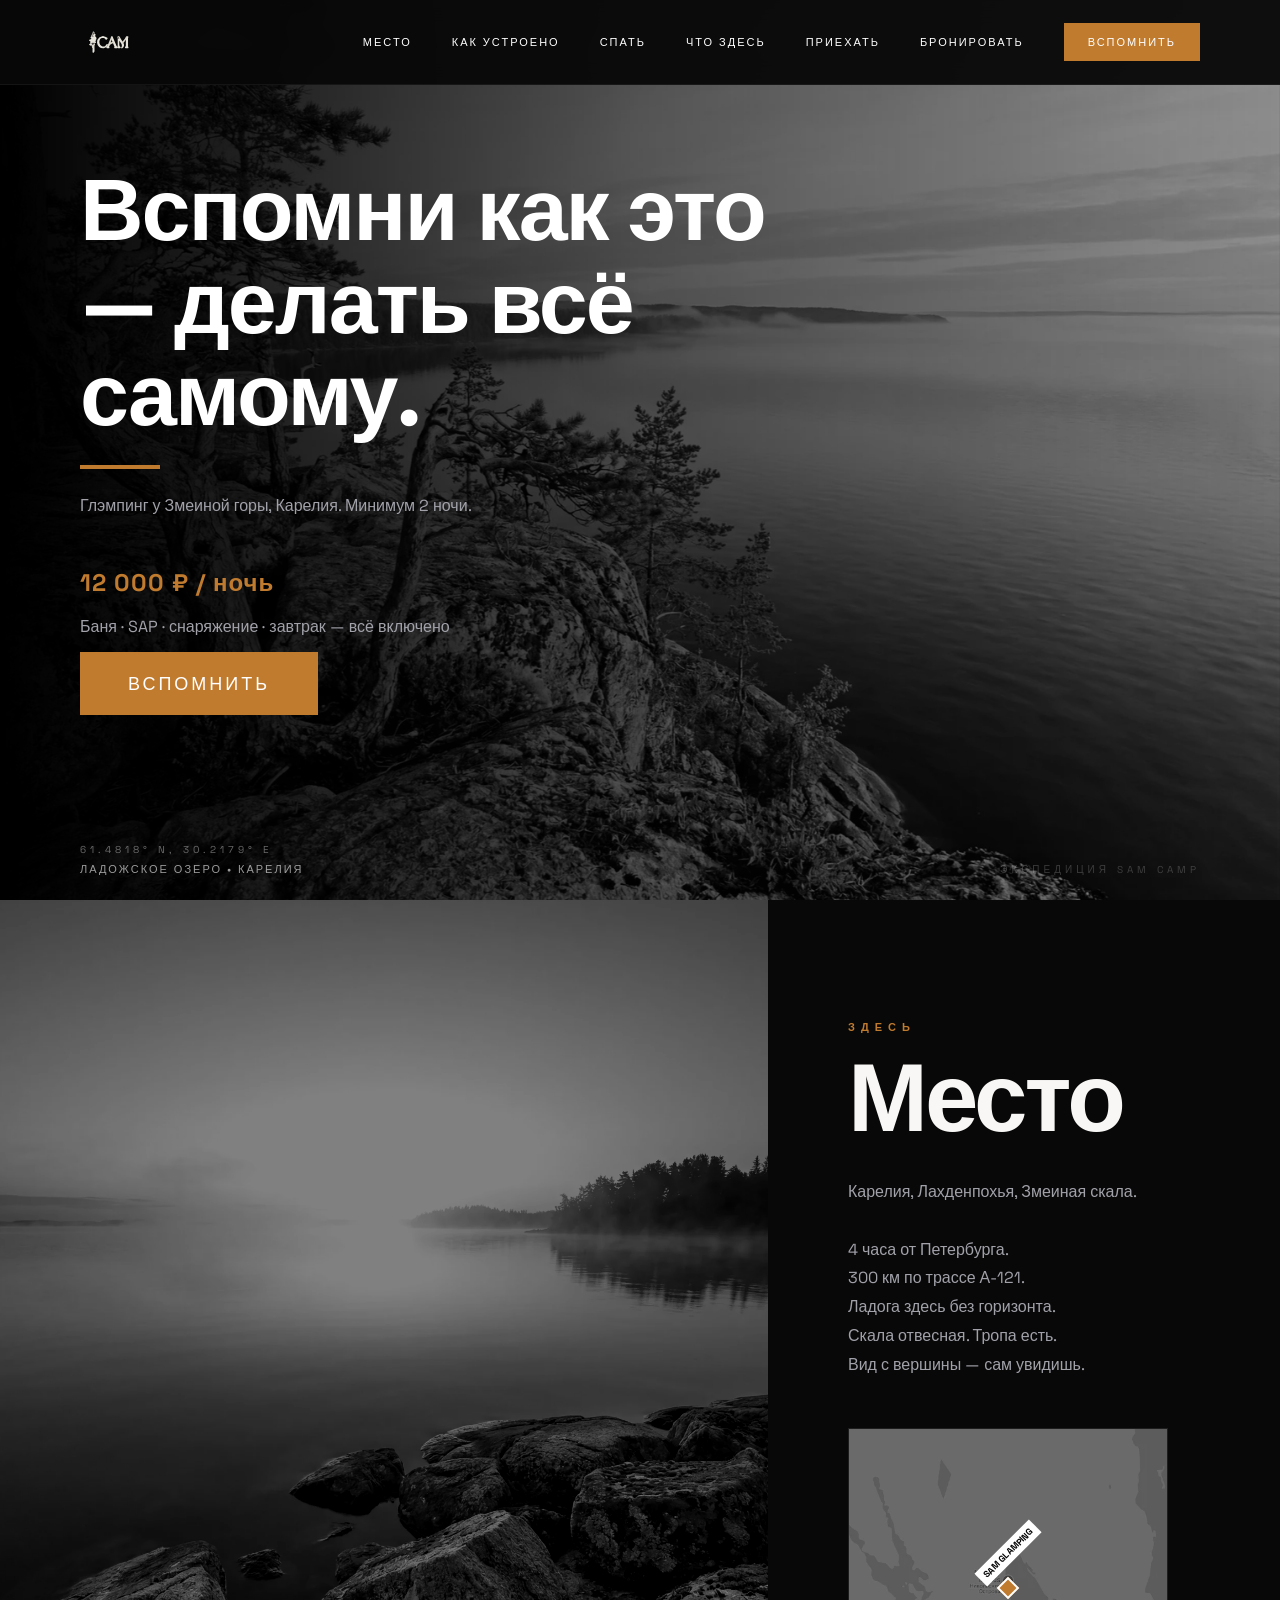
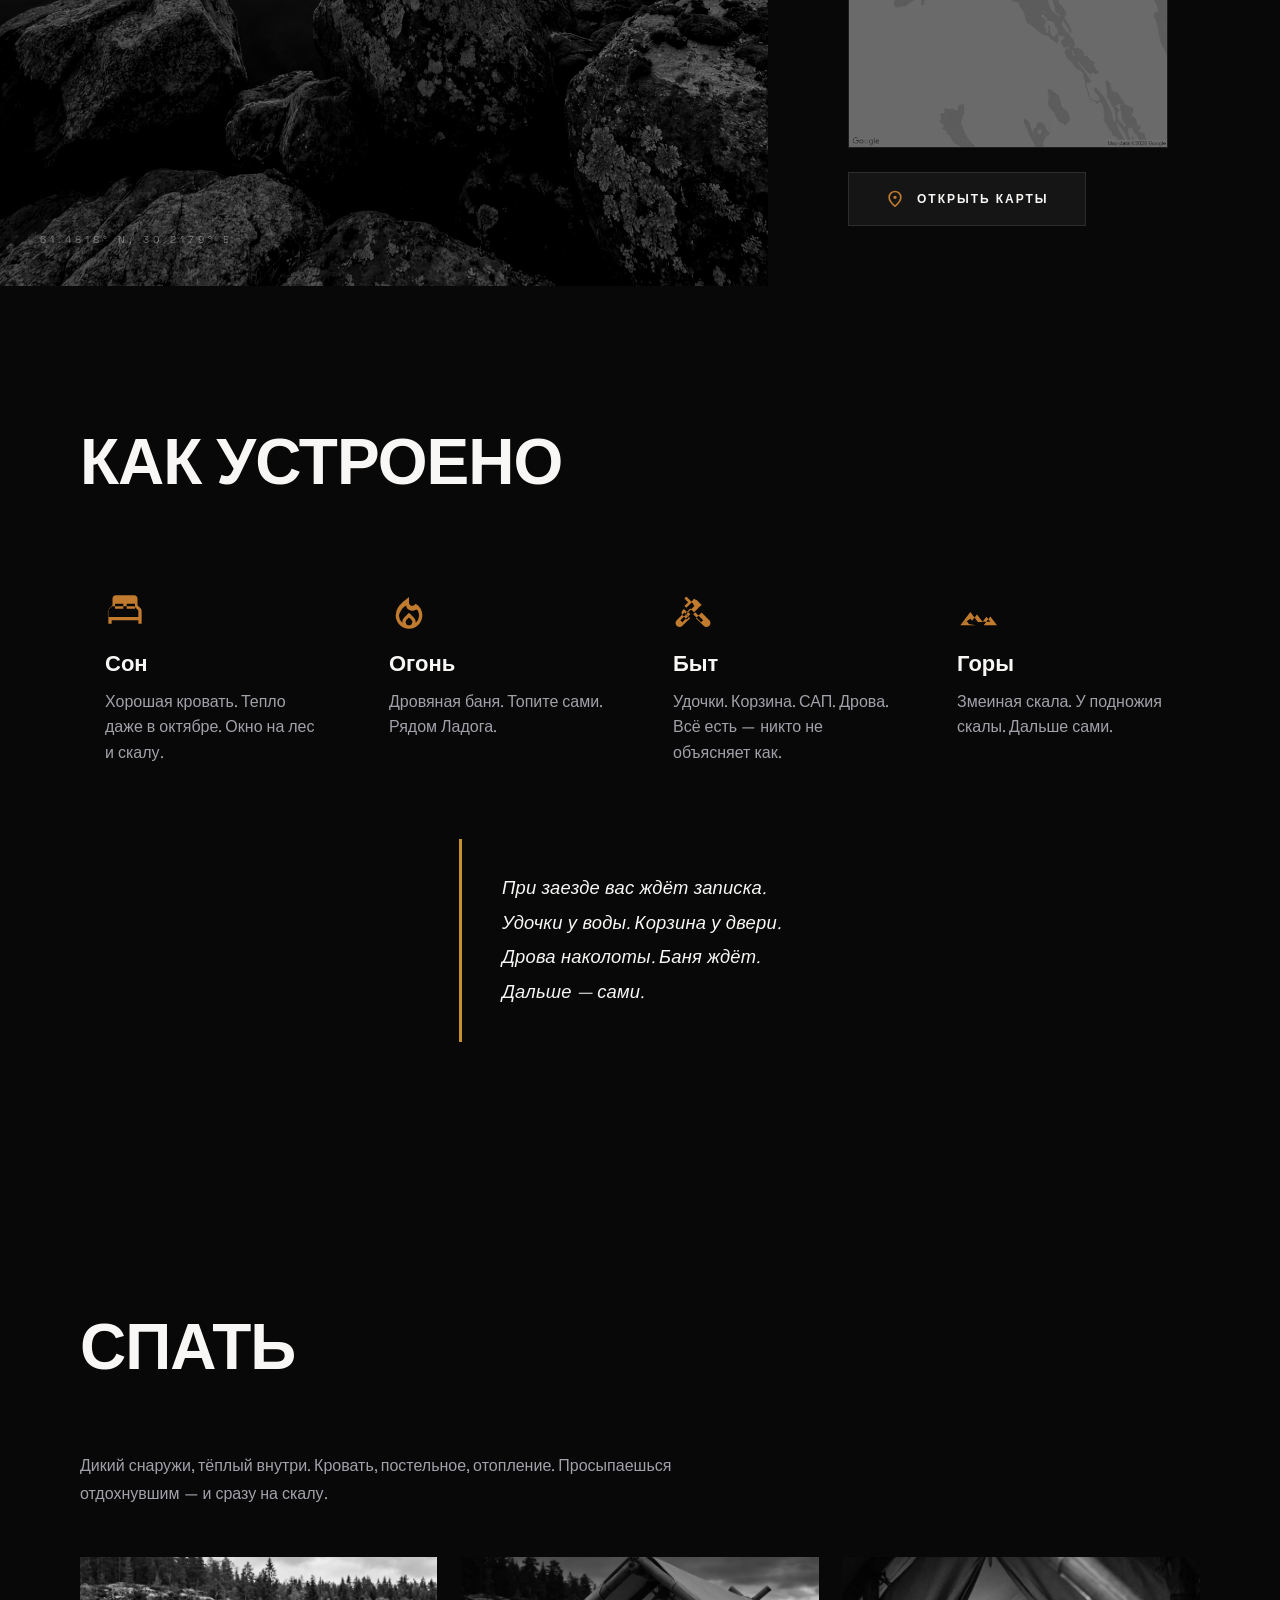
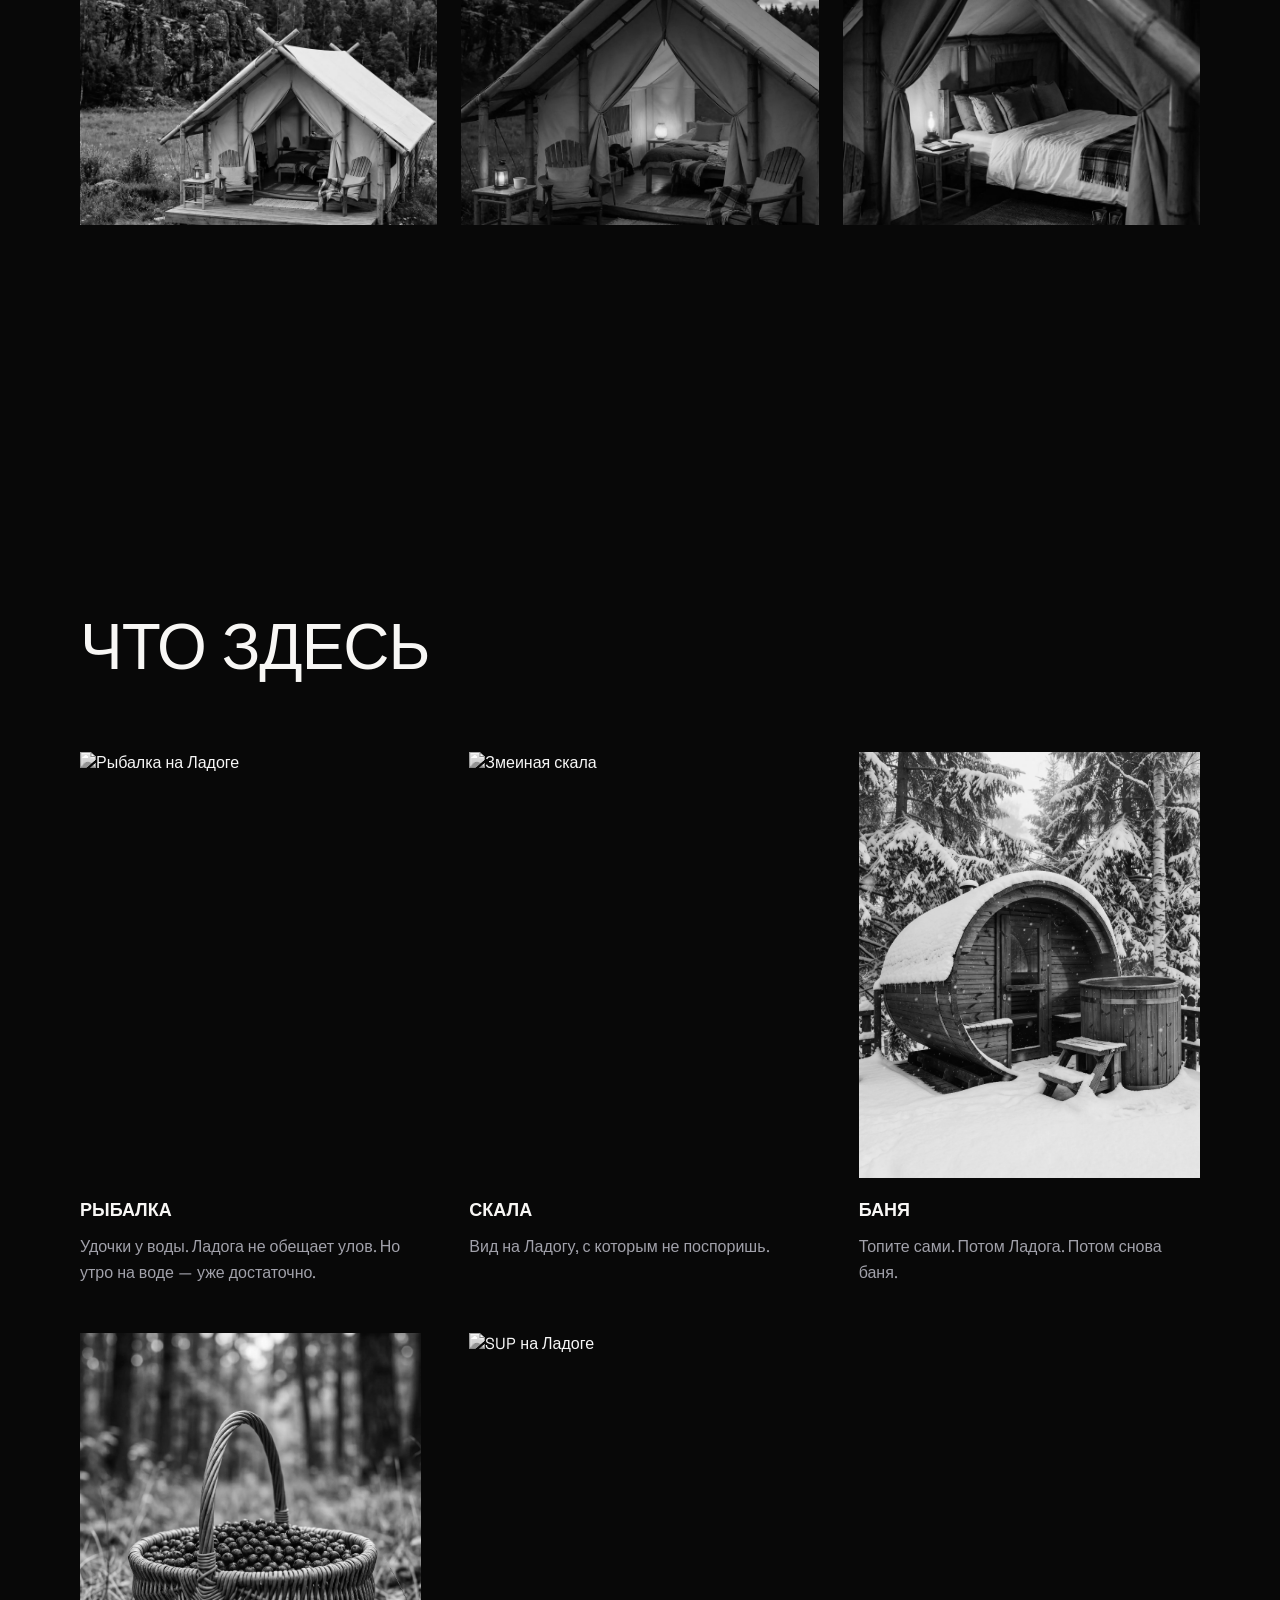
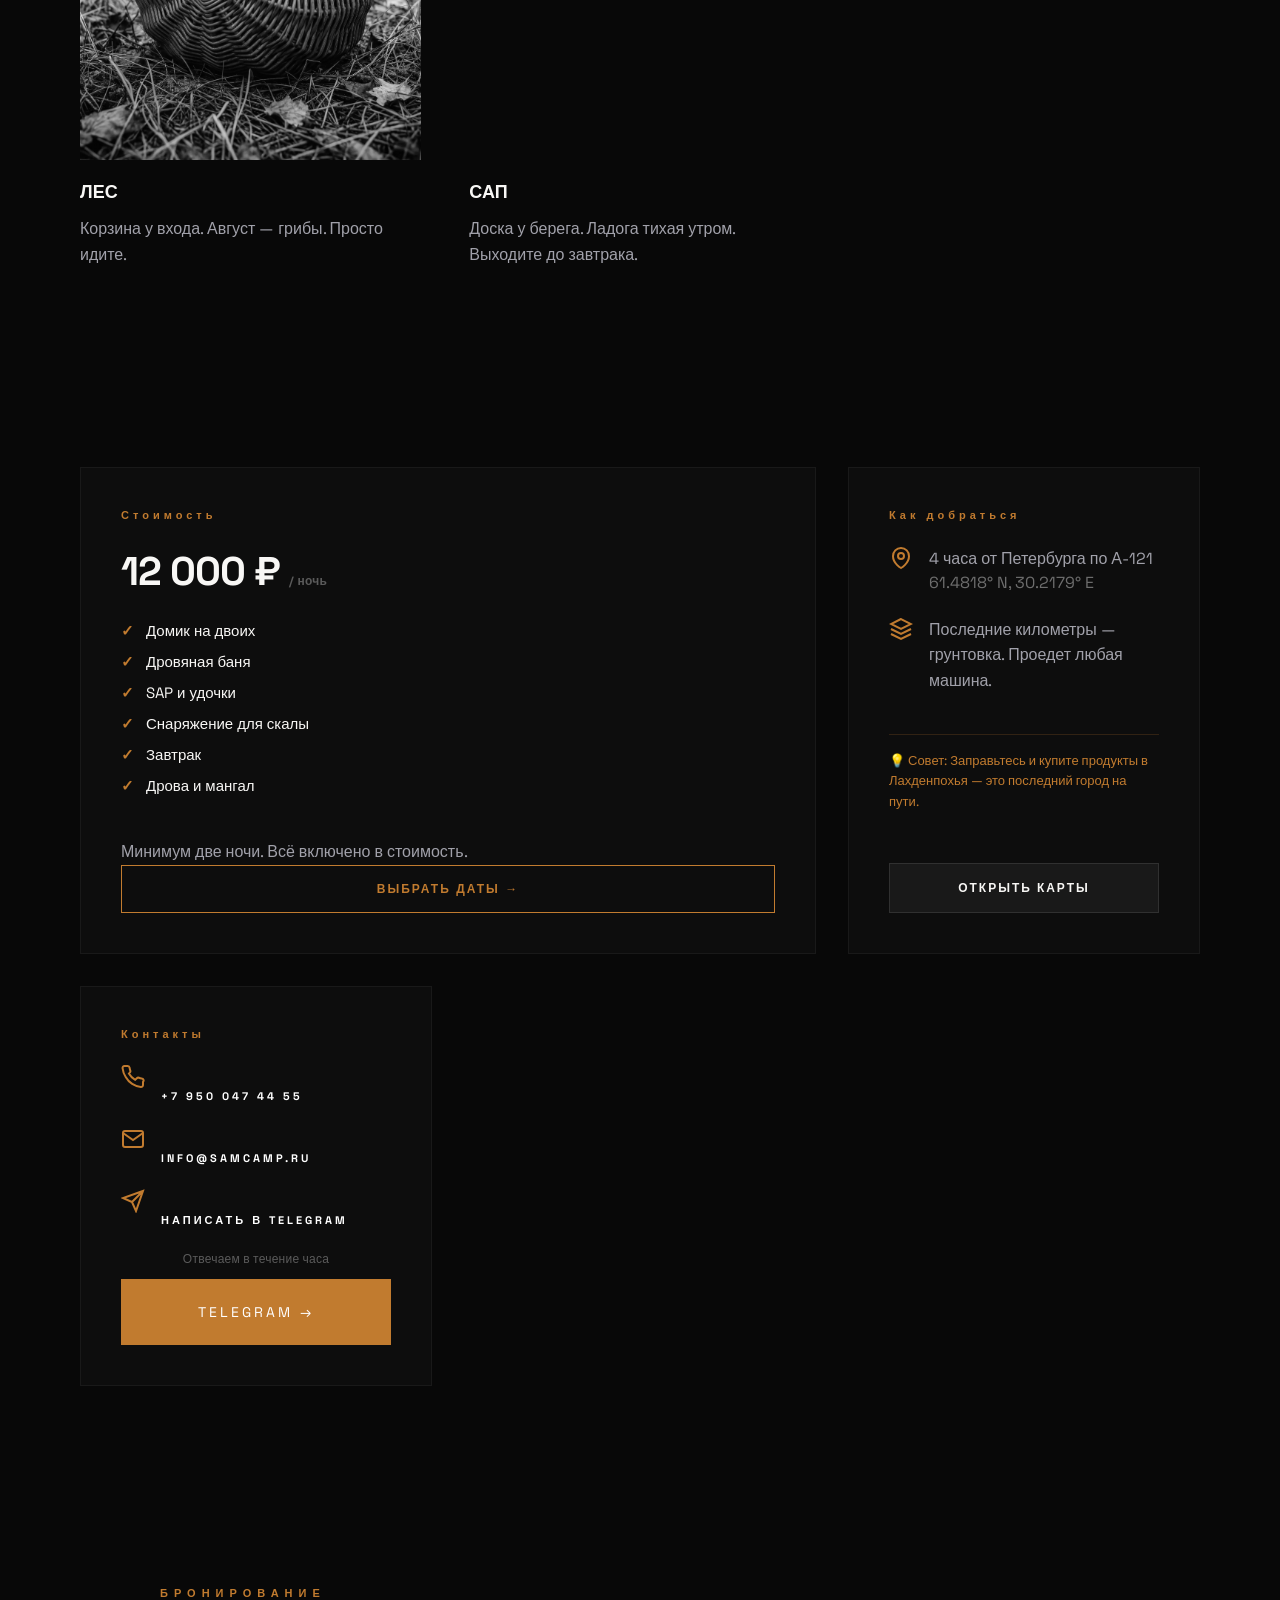
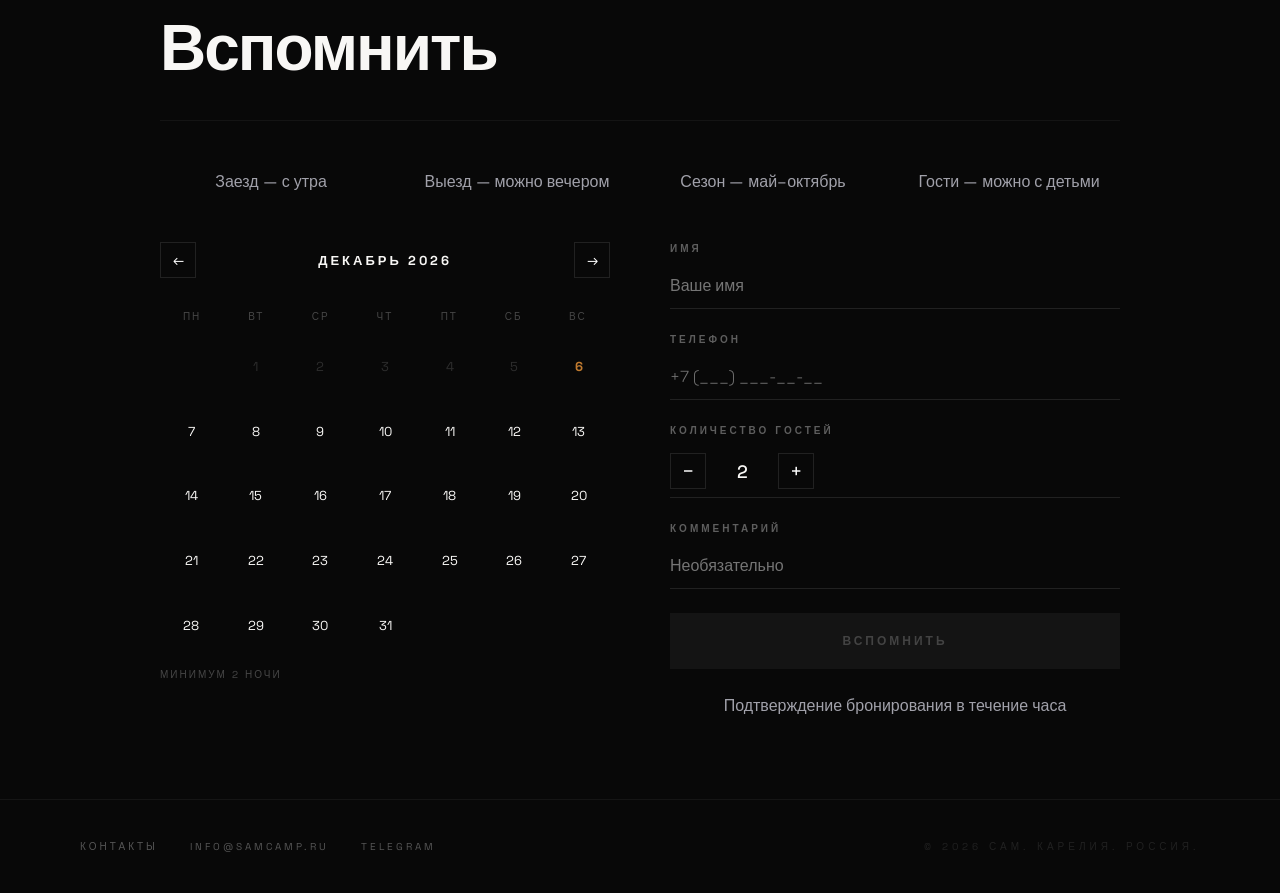
==== commit 2d34395e: "заливаю" ====
--- a/index.html
+++ b/index.html
@@ -567,8 +567,7 @@
         <a href="#priehat" class="footer-link">Контакты</a>
         <a href="mailto:info@samcamp.ru" class="footer-link">info@samcamp.ru</a>
         <a href="https://t.me/samcamp_ru" target="_blank" rel="noopener noreferrer" class="footer-link">Telegram</a>
-        <a href="https://vk.com/sam_glamping" target="_blank" rel="noopener noreferrer"
-          class="footer-link">ВКонтакте</a>
+
       </div>
       <p class="footer-copy">© 2026 САМ. КАРЕЛИЯ. РОССИЯ.</p>
     </footer>
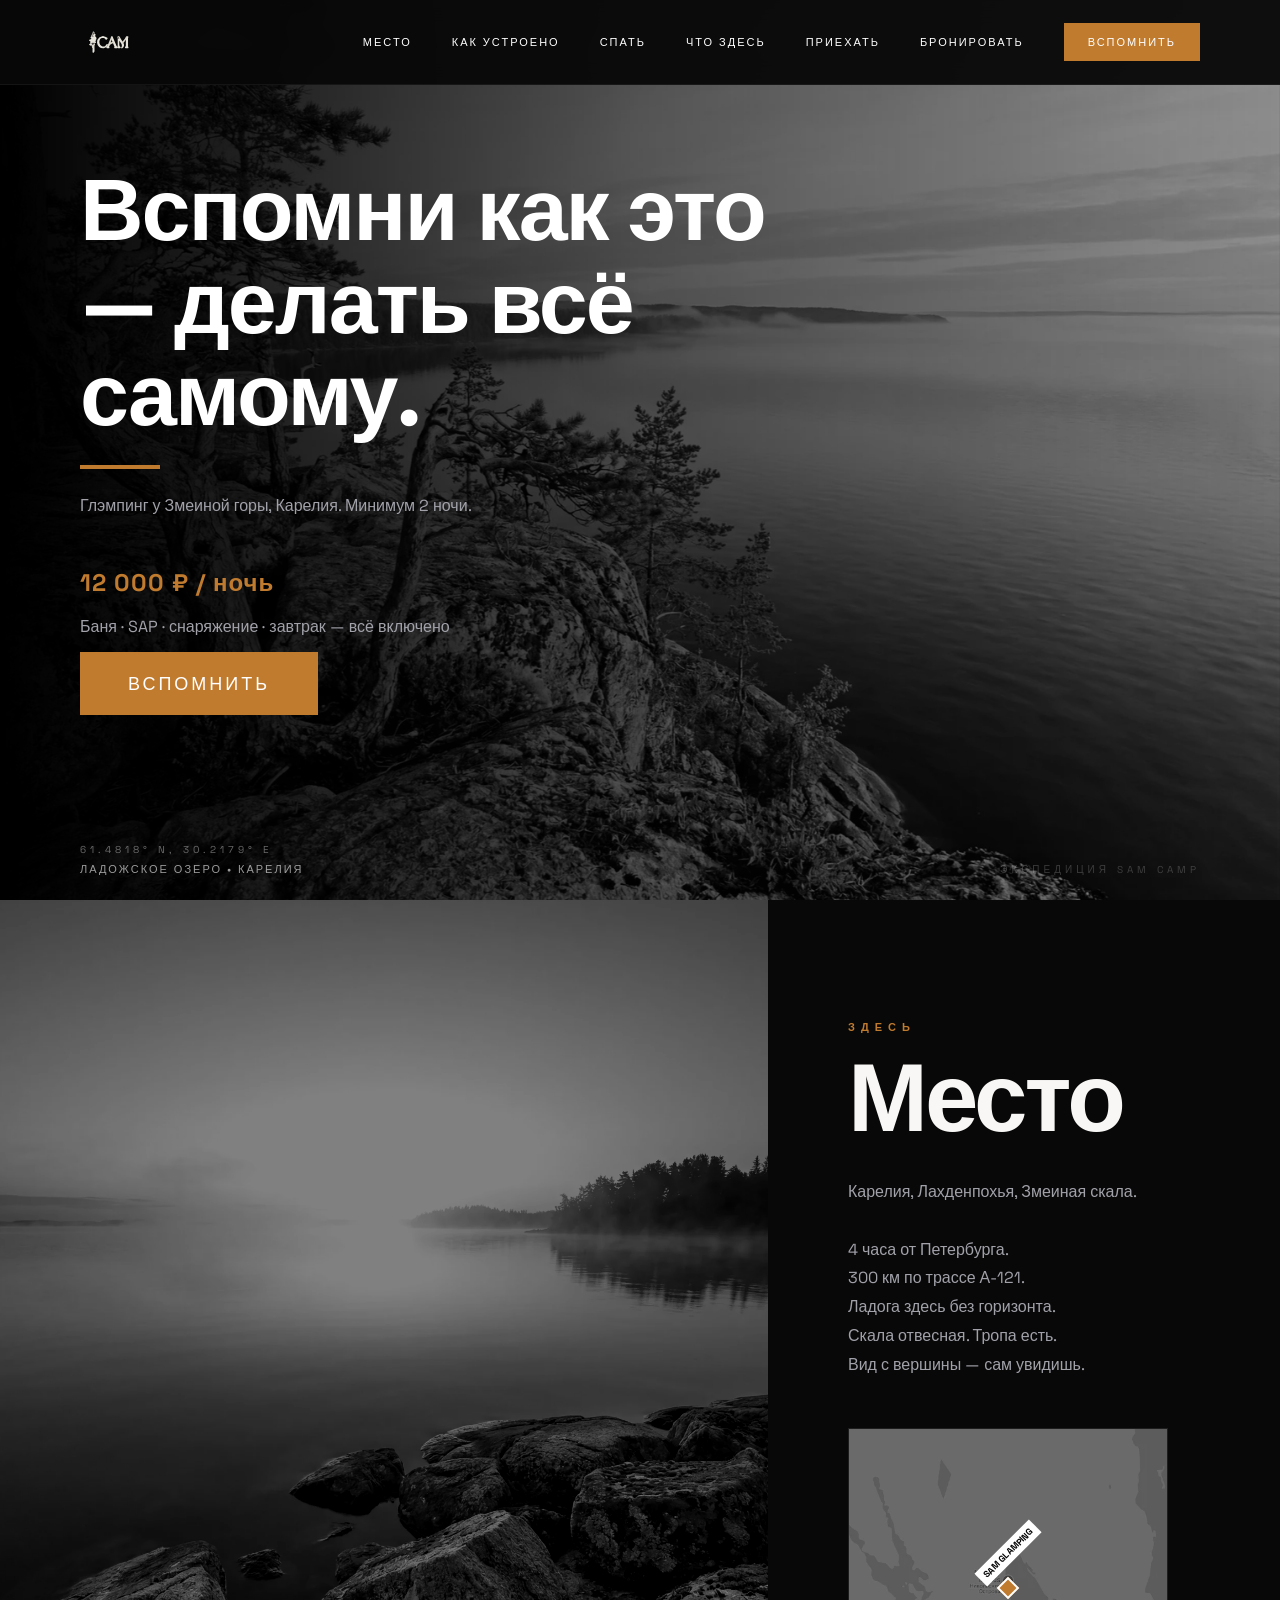
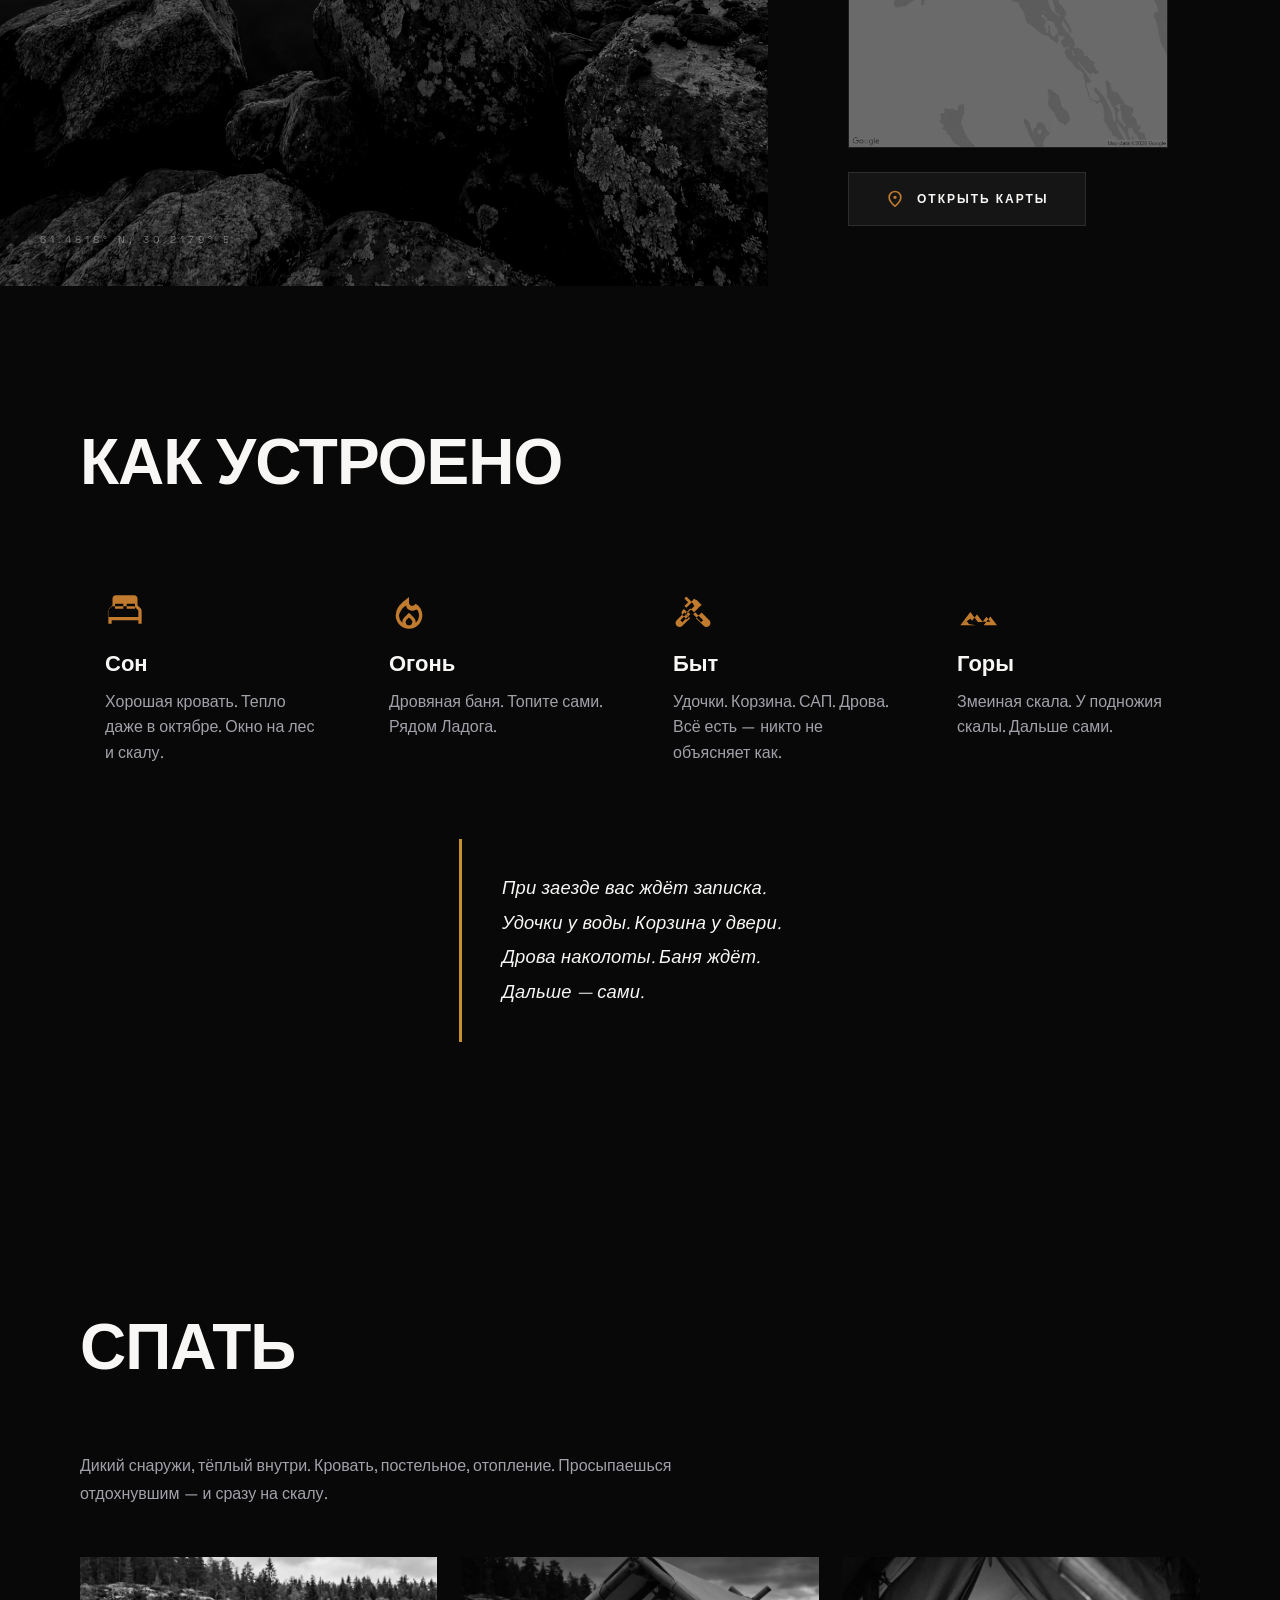
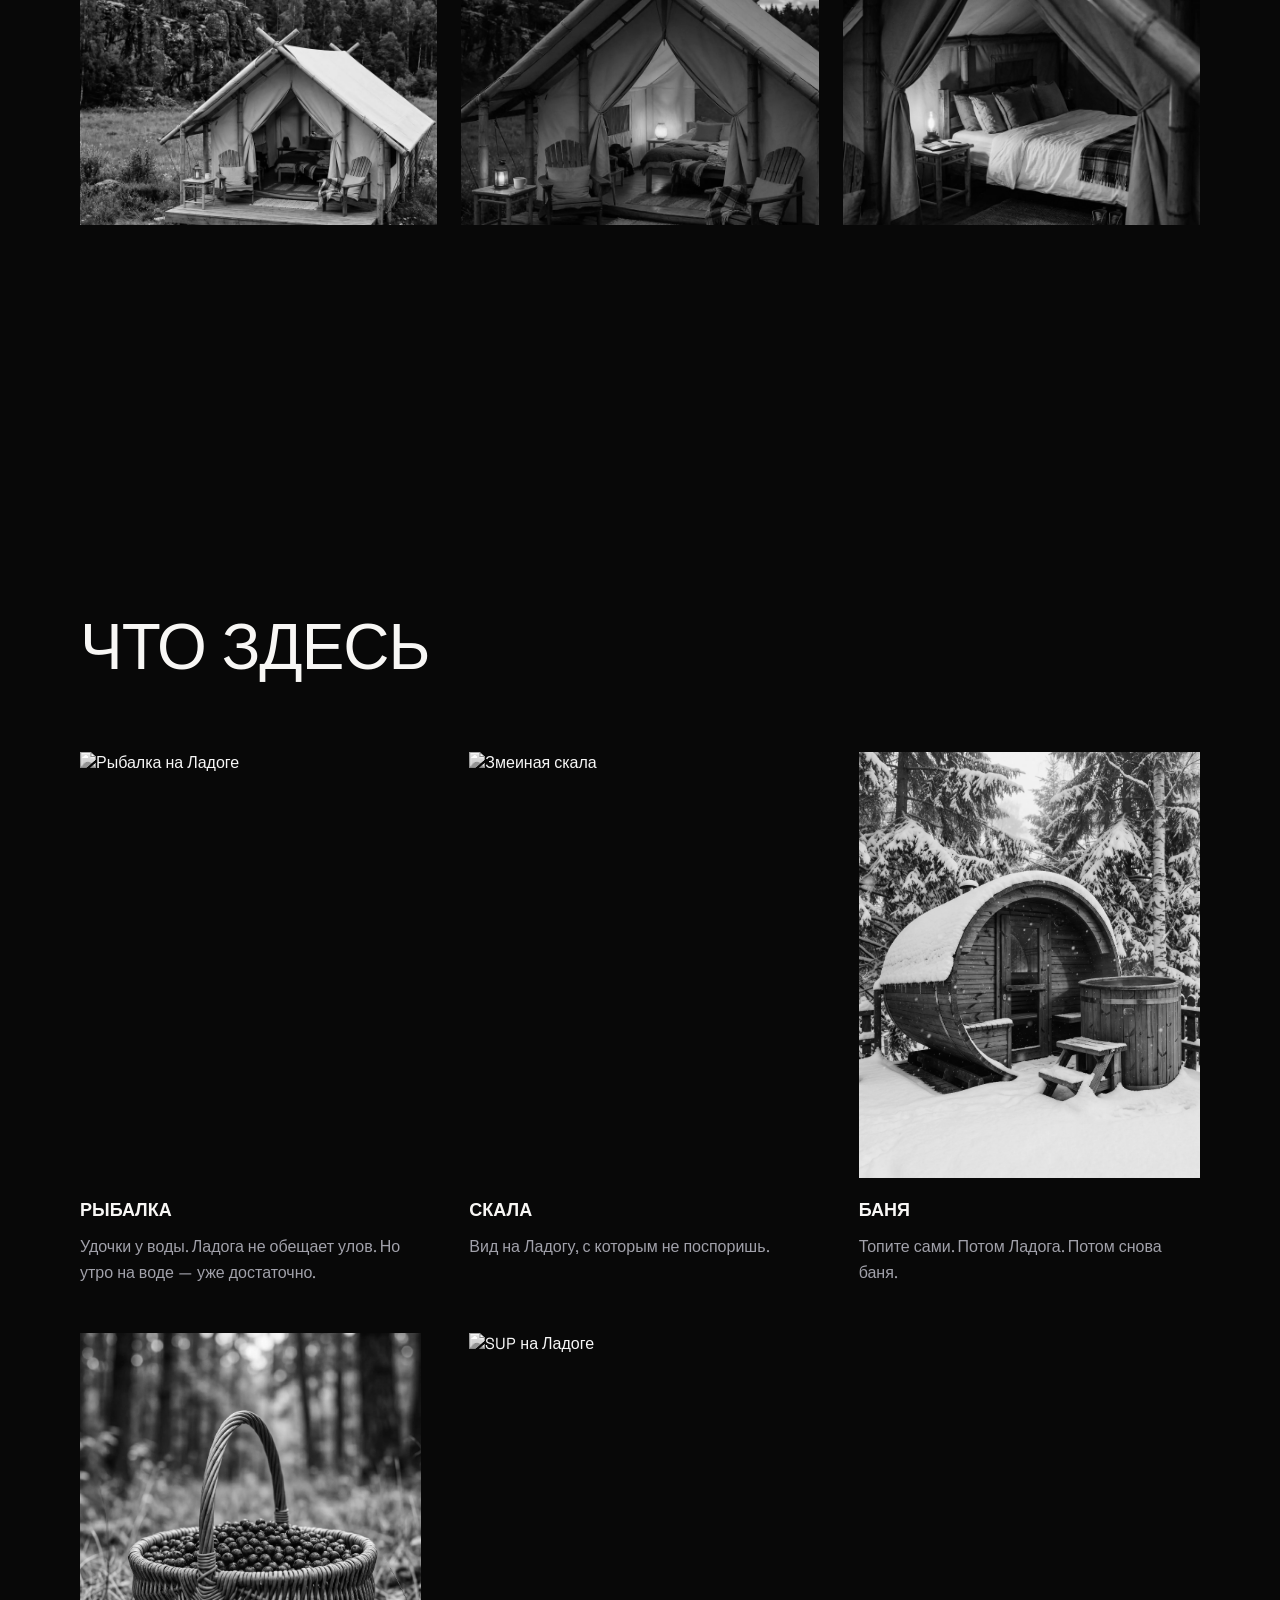
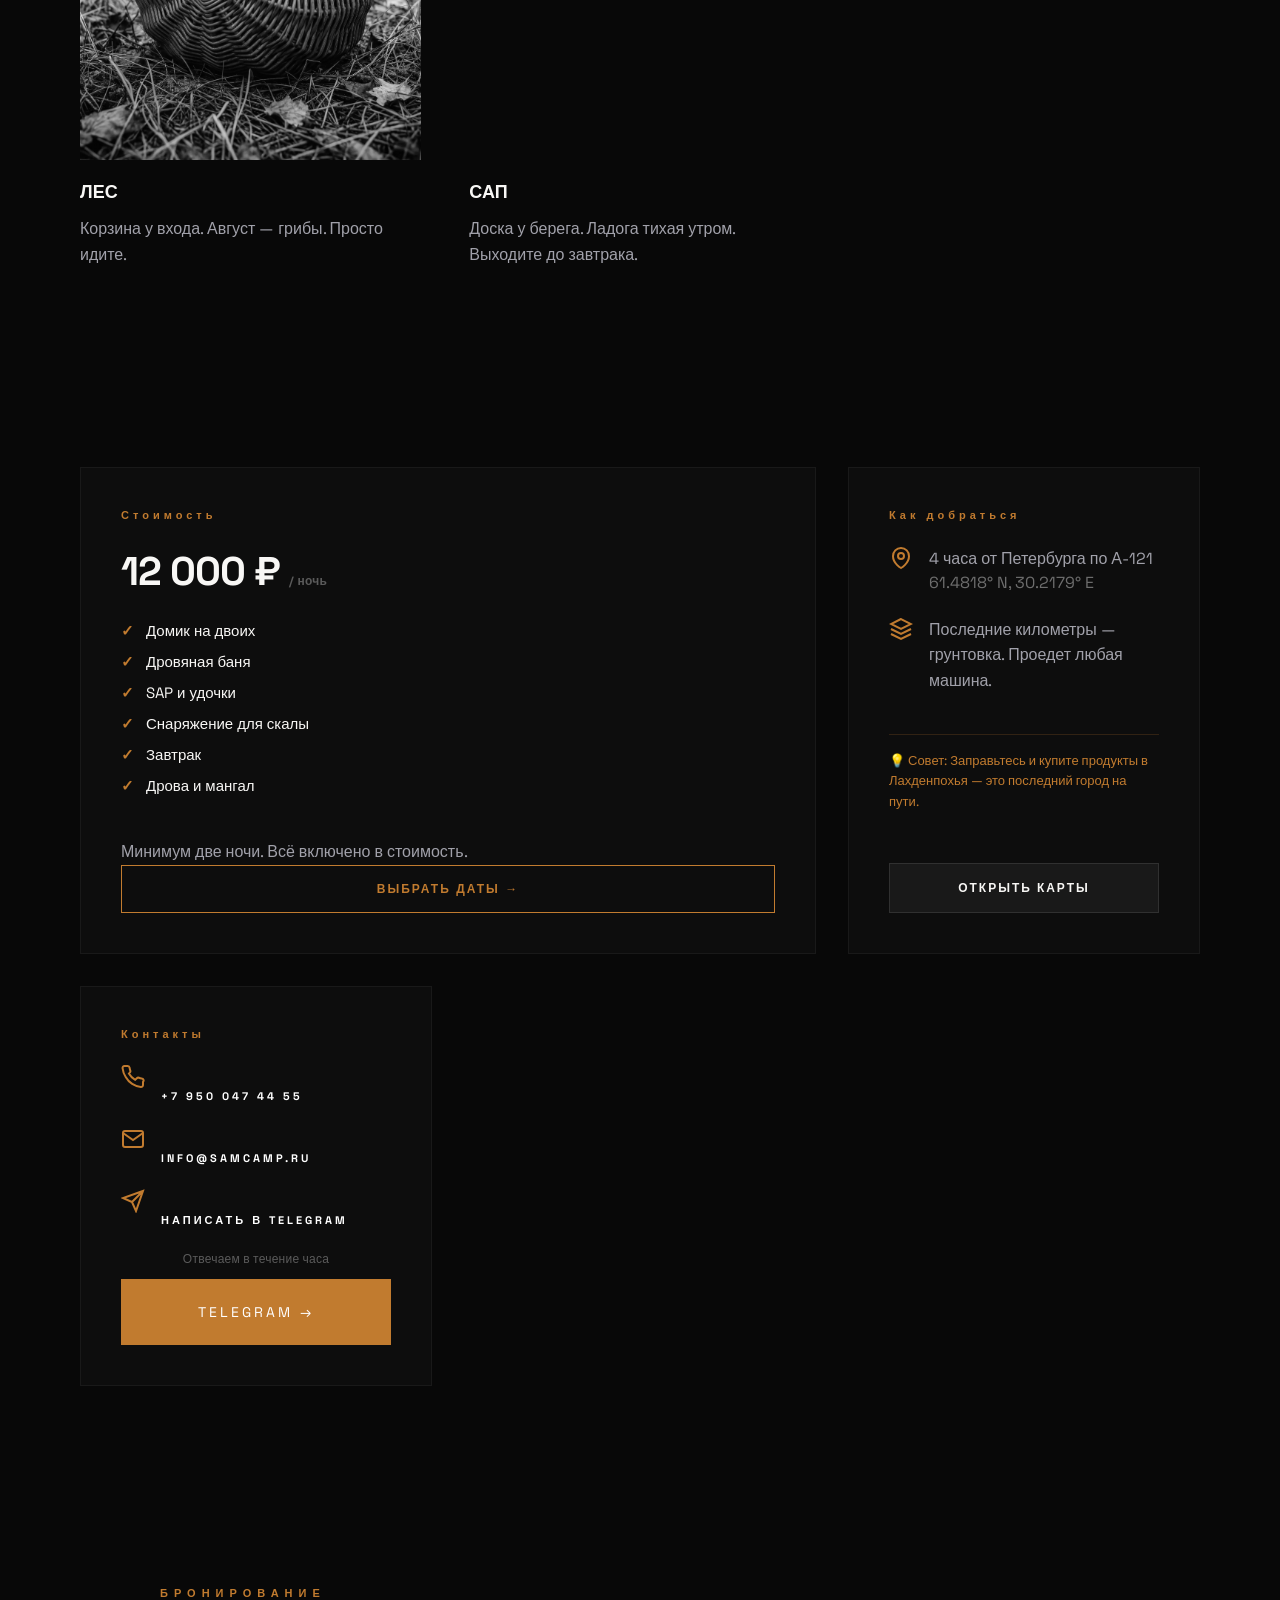
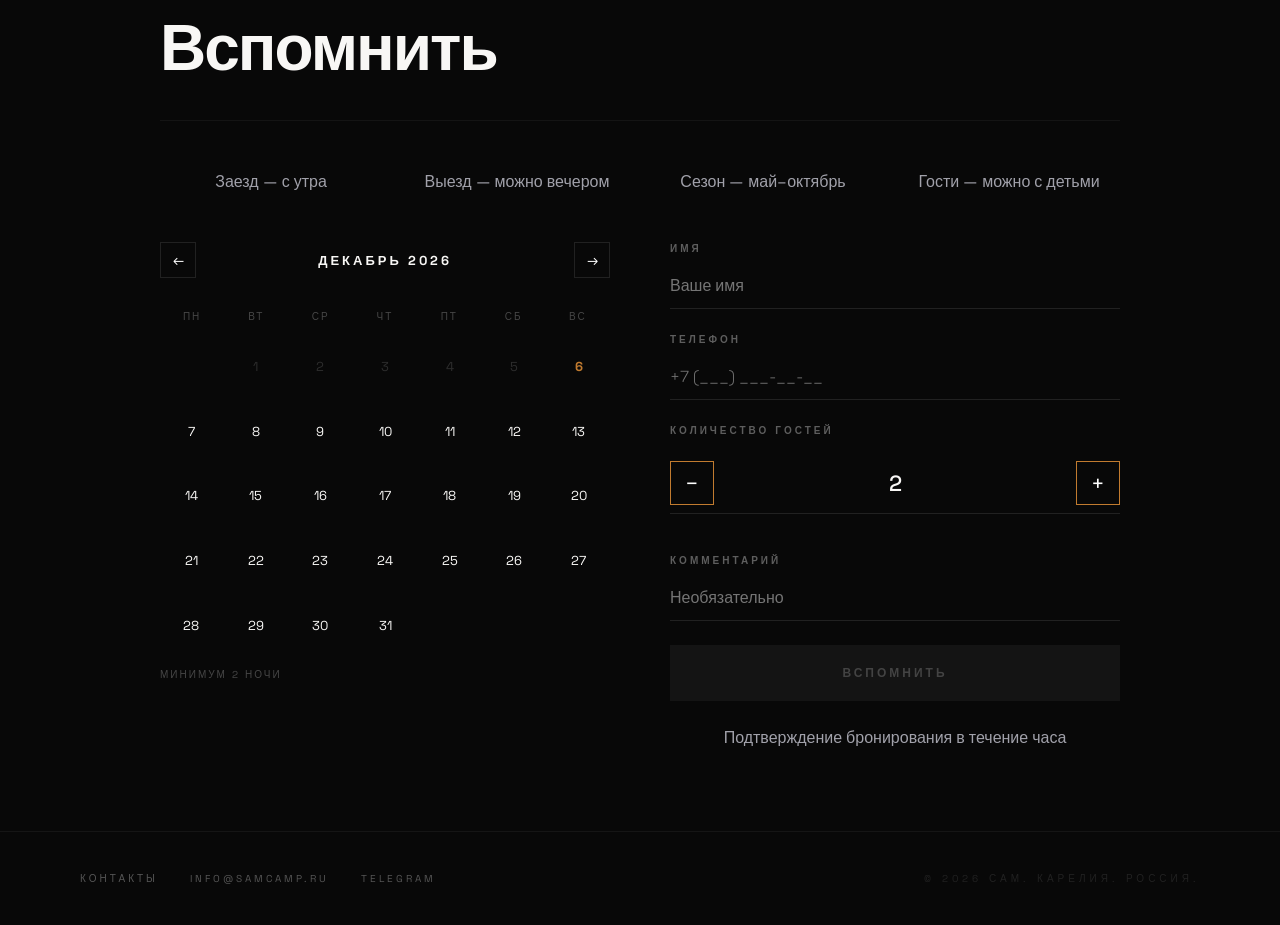
==== commit b0599406: "небольшие изменения" ====
--- a/index.html
+++ b/index.html
@@ -25,7 +25,7 @@
   <link href="https://fonts.googleapis.com/css2?family=Space+Grotesk:wght@300;400;500;600;700&display=swap"
     rel="stylesheet" />
 
-  <link rel="stylesheet" href="css/style.css?v=1.3" />
+  <link rel="stylesheet" href="css/style.css?v=1.4" />
   <meta property="og:locale" content="ru_RU">
   <meta property="og:site_name" content="САМ Глэмпинг">
   <meta name="twitter:card" content="summary_large_image">
--- a/css/style.css
+++ b/css/style.css
@@ -1435,22 +1435,26 @@
 .stepper {
   display: flex;
   align-items: center;
+  justify-content: space-between;
   border-bottom: 1px solid rgba(255, 255, 255, 0.1);
   padding: 8px 0;
   gap: 24px;
+  width: 100%;
+  margin-top: 8px;
+  margin-bottom: 16px;
 }
 
 .stepper-btn {
   background: transparent;
-  border: 1px solid rgba(255, 255, 255, 0.1);
+  border: 1px solid #C17B2F;
   color: white;
-  width: 36px;
-  height: 36px;
+  width: 44px;
+  height: 44px;
   display: flex;
   align-items: center;
   justify-content: center;
   cursor: pointer;
-  font-size: 20px;
+  font-size: 22px;
   font-family: 'Space Grotesk', sans-serif;
   transition: all 0.3s ease;
   padding: 0;
@@ -1470,7 +1474,7 @@
 }
 
 .stepper-value {
-  font-size: 18px;
+  font-size: 22px;
   font-weight: 500;
   min-width: 24px;
   text-align: center;
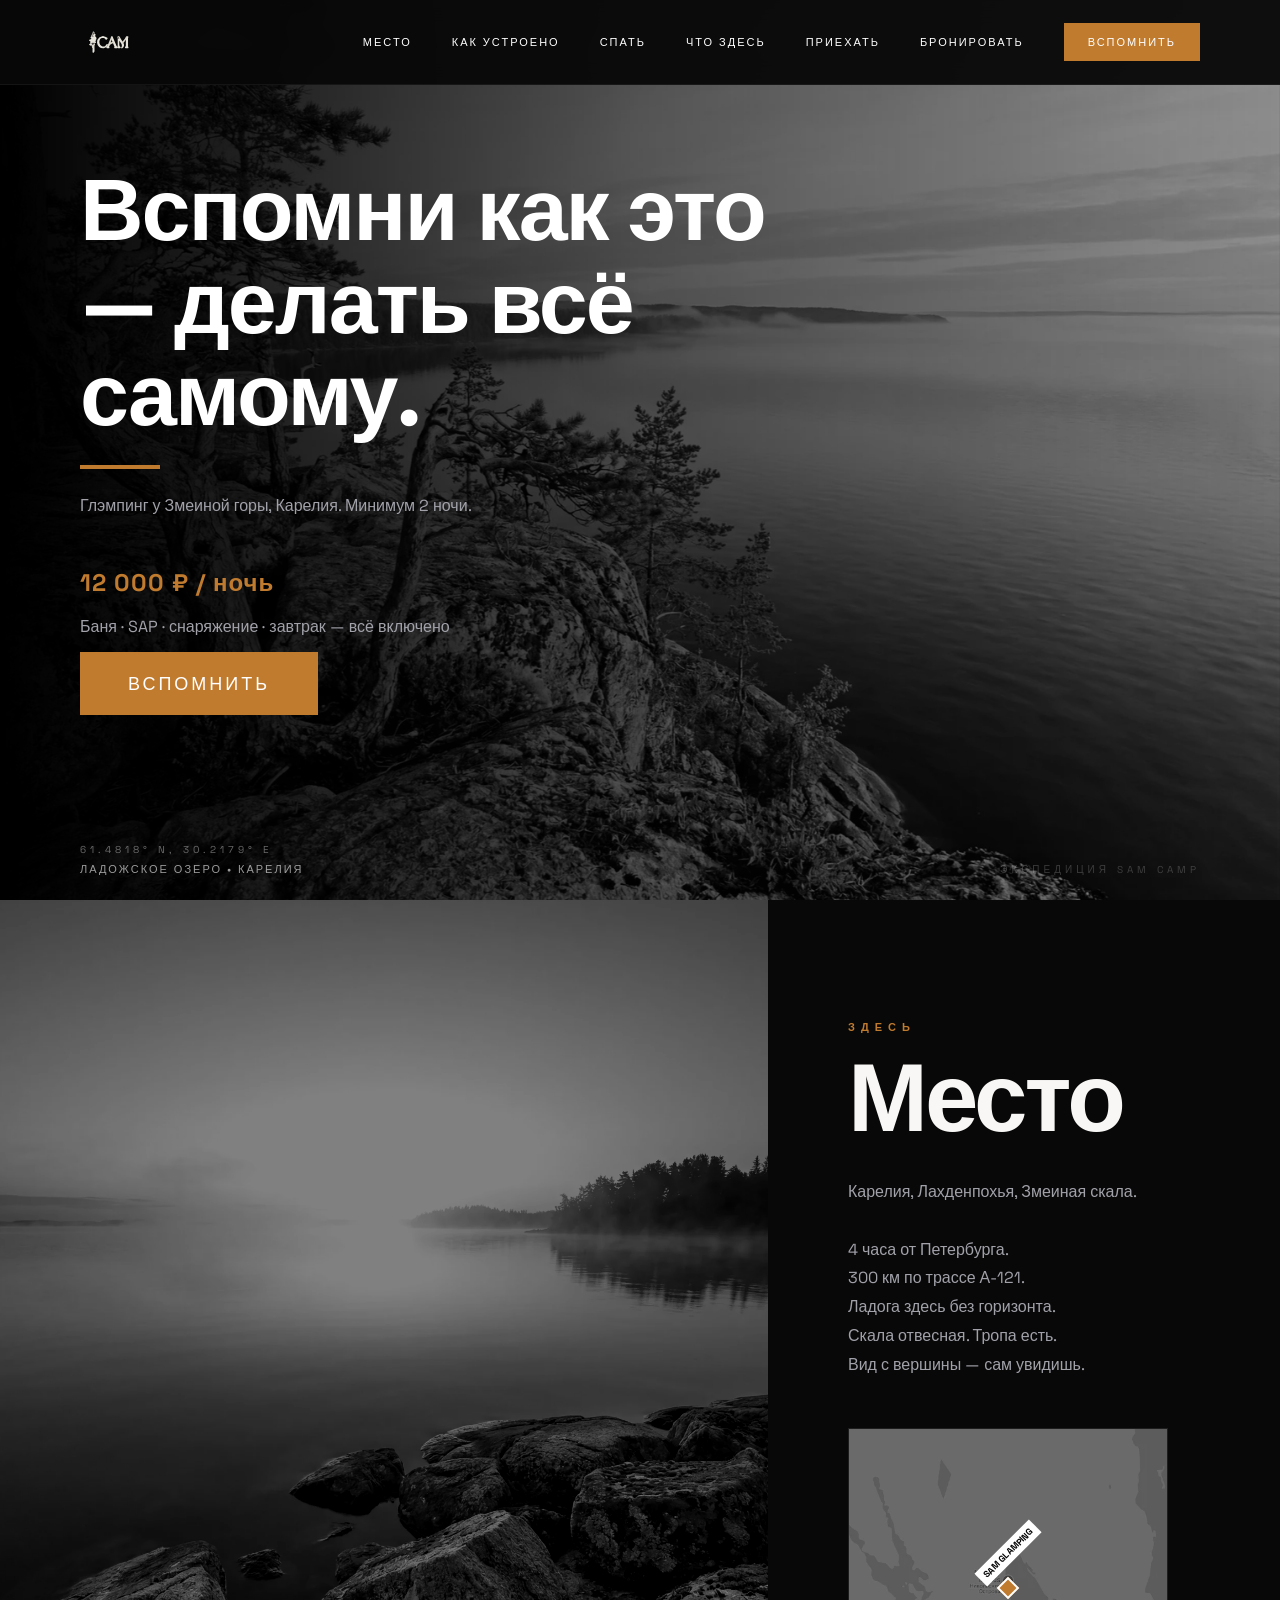
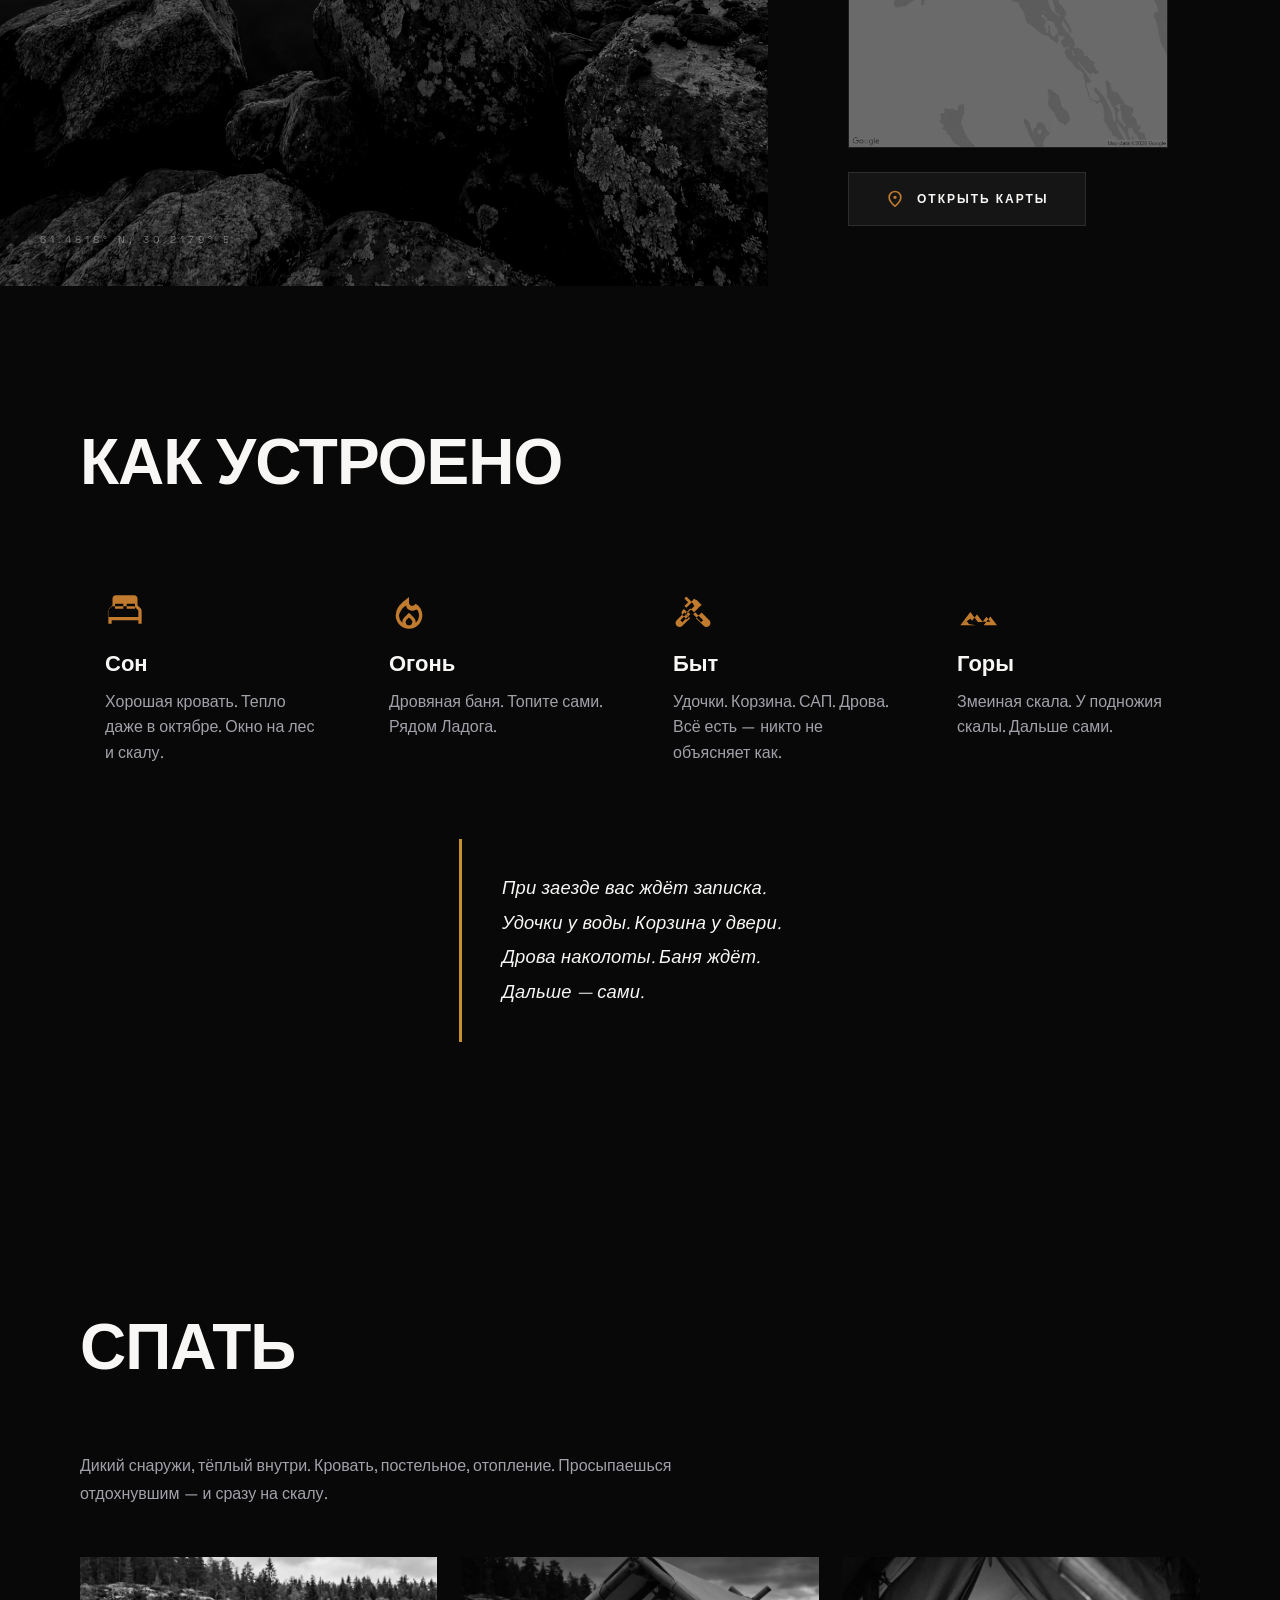
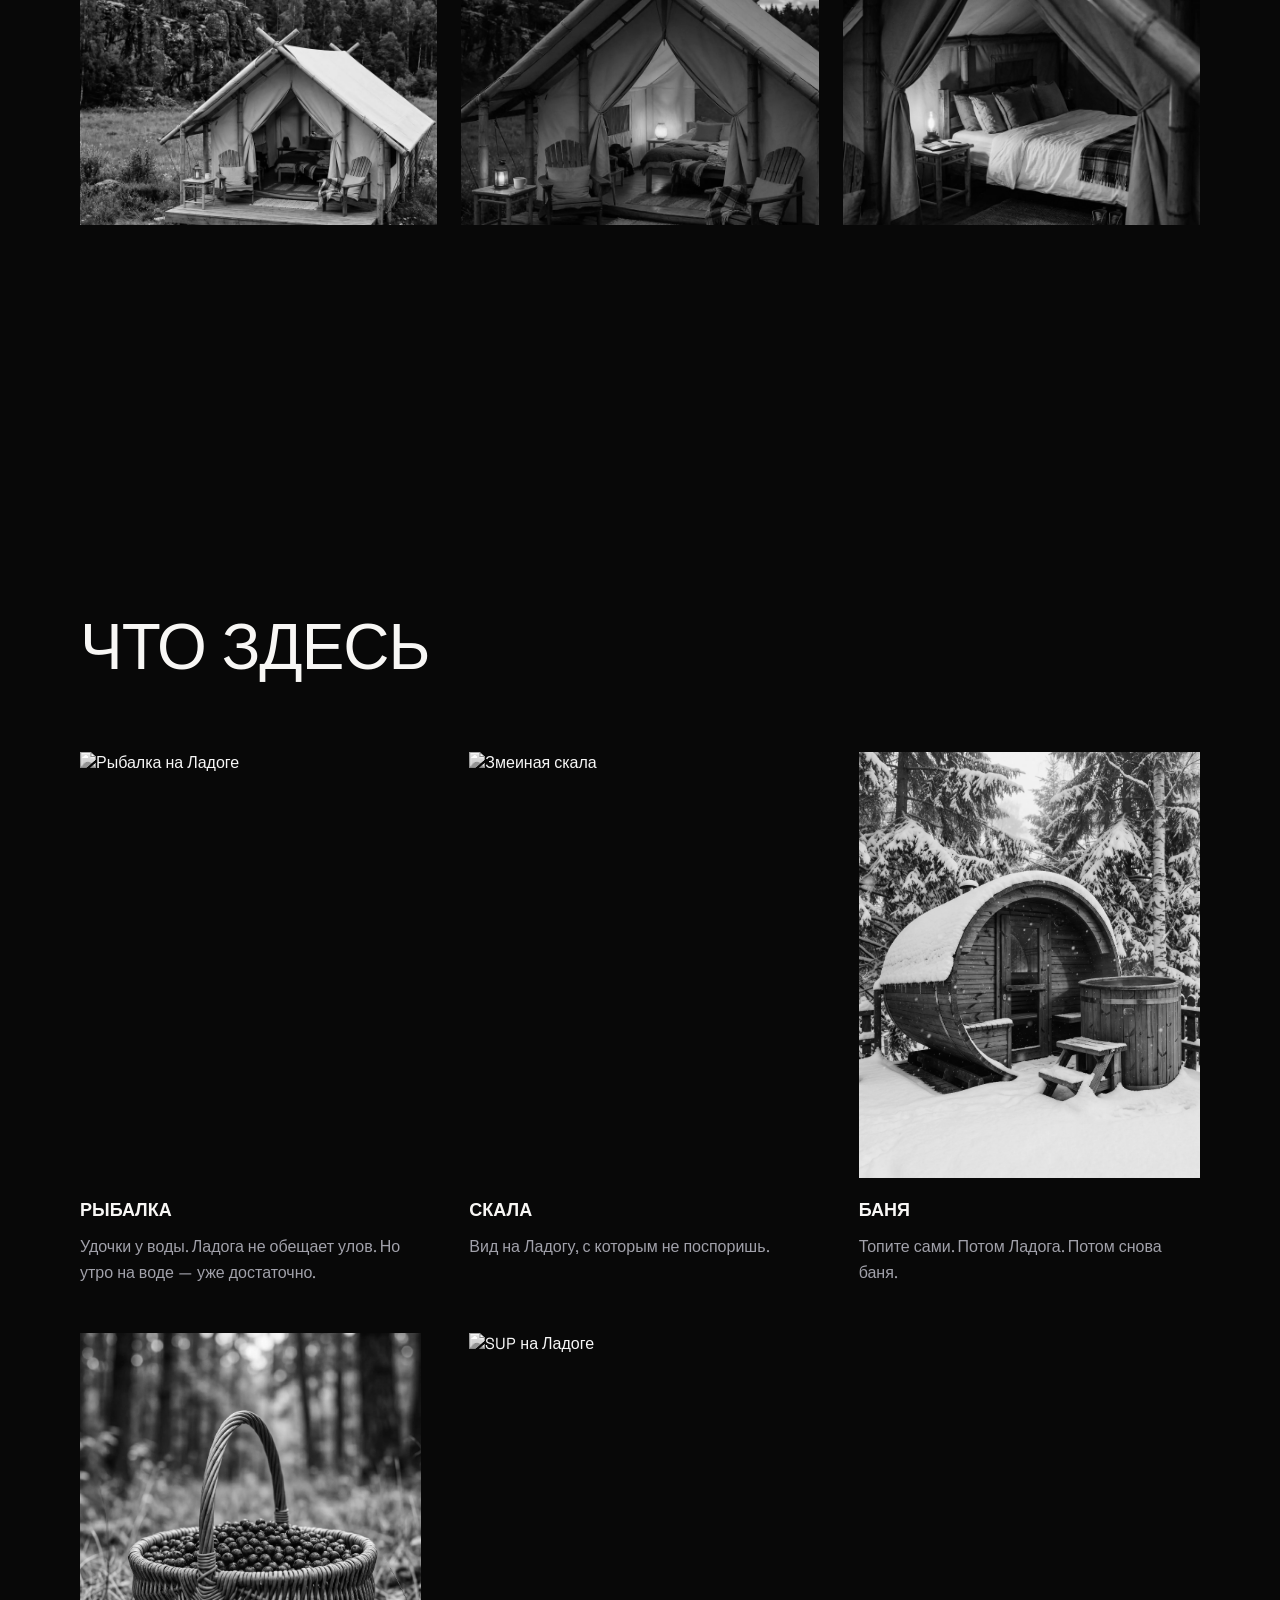
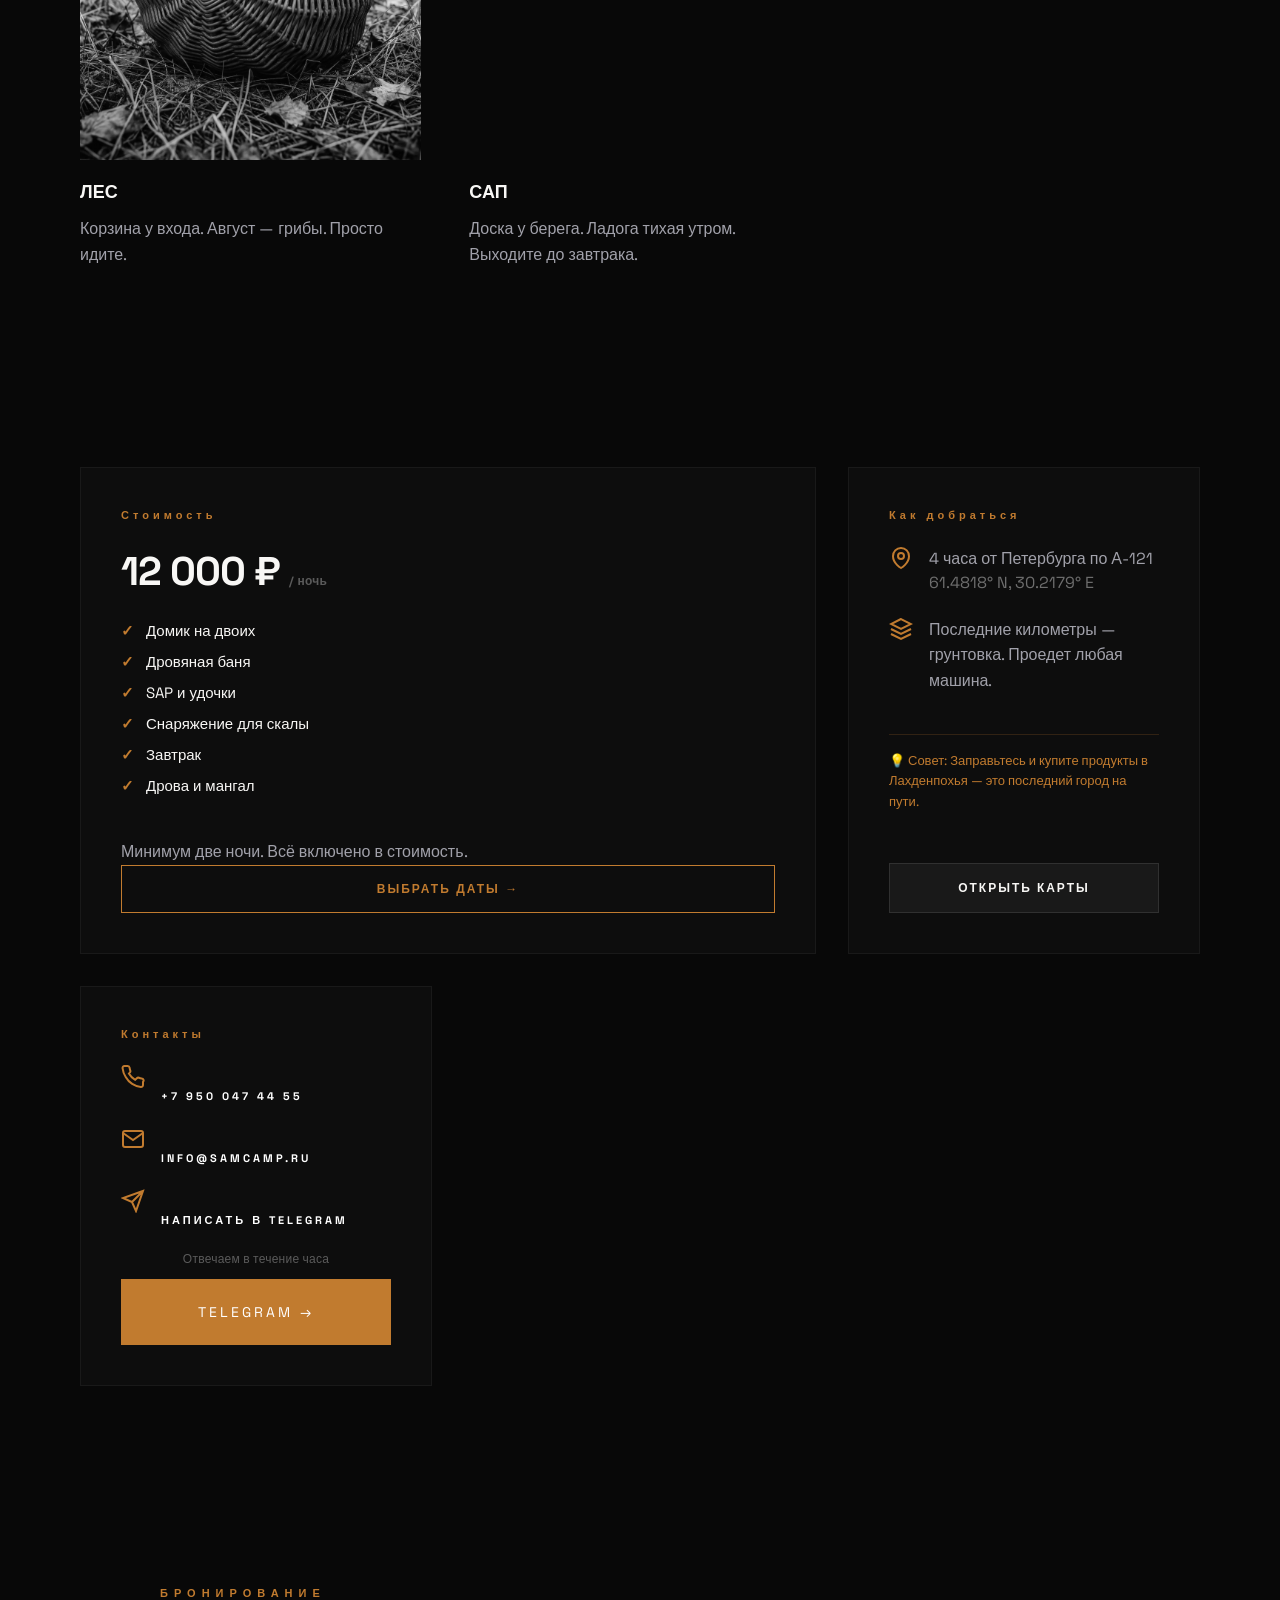
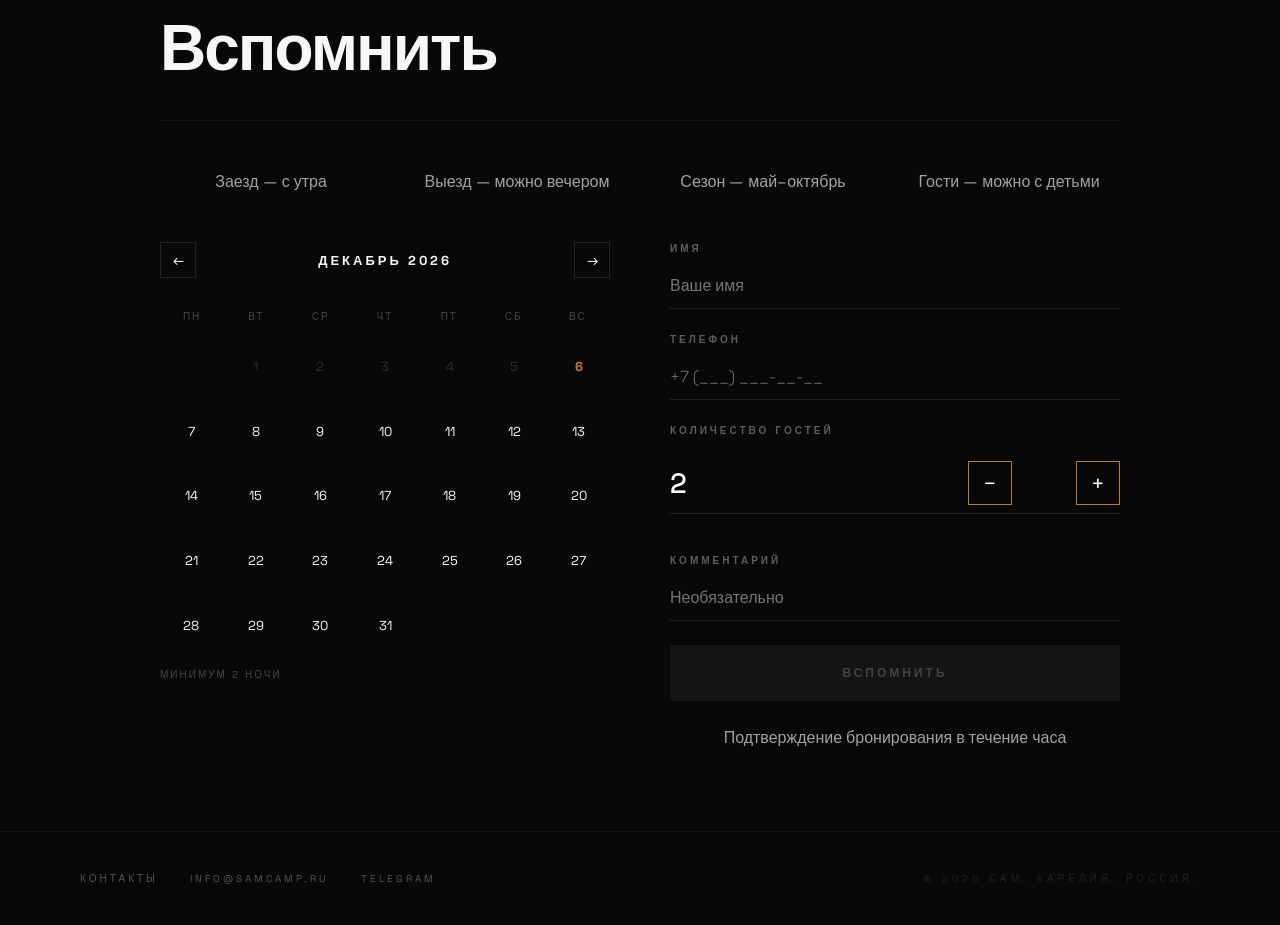
==== commit c9d1b4db: "Изменил кнопки Бронирование." ====
--- a/index.html
+++ b/index.html
@@ -503,9 +503,11 @@
               <div class="form-group">
                 <label class="form-label">Количество гостей</label>
                 <div class="stepper">
-                  <button type="button" class="stepper-btn" id="guestDec" aria-label="Уменьшить">−</button>
                   <span class="stepper-value" id="guestCount">2</span>
-                  <button type="button" class="stepper-btn" id="guestInc" aria-label="Увеличить">+</button>
+                  <div class="stepper-controls">
+                    <button type="button" class="stepper-btn" id="guestDec" aria-label="Уменьшить">−</button>
+                    <button type="button" class="stepper-btn" id="guestInc" aria-label="Увеличить">+</button>
+                  </div>
                   <input type="hidden" id="bkGuests" name="guests" value="2">
                 </div>
               </div>
--- a/css/style.css
+++ b/css/style.css
@@ -1438,10 +1438,14 @@
   justify-content: space-between;
   border-bottom: 1px solid rgba(255, 255, 255, 0.1);
   padding: 8px 0;
-  gap: 24px;
   width: 100%;
   margin-top: 8px;
   margin-bottom: 16px;
+}
+
+.stepper-controls {
+  display: flex;
+  gap: 64px;
 }
 
 .stepper-btn {
@@ -1474,10 +1478,9 @@
 }
 
 .stepper-value {
-  font-size: 22px;
+  font-size: 28px;
+  color: #fff;
   font-weight: 500;
-  min-width: 24px;
-  text-align: center;
 }
 
 /* Цена */
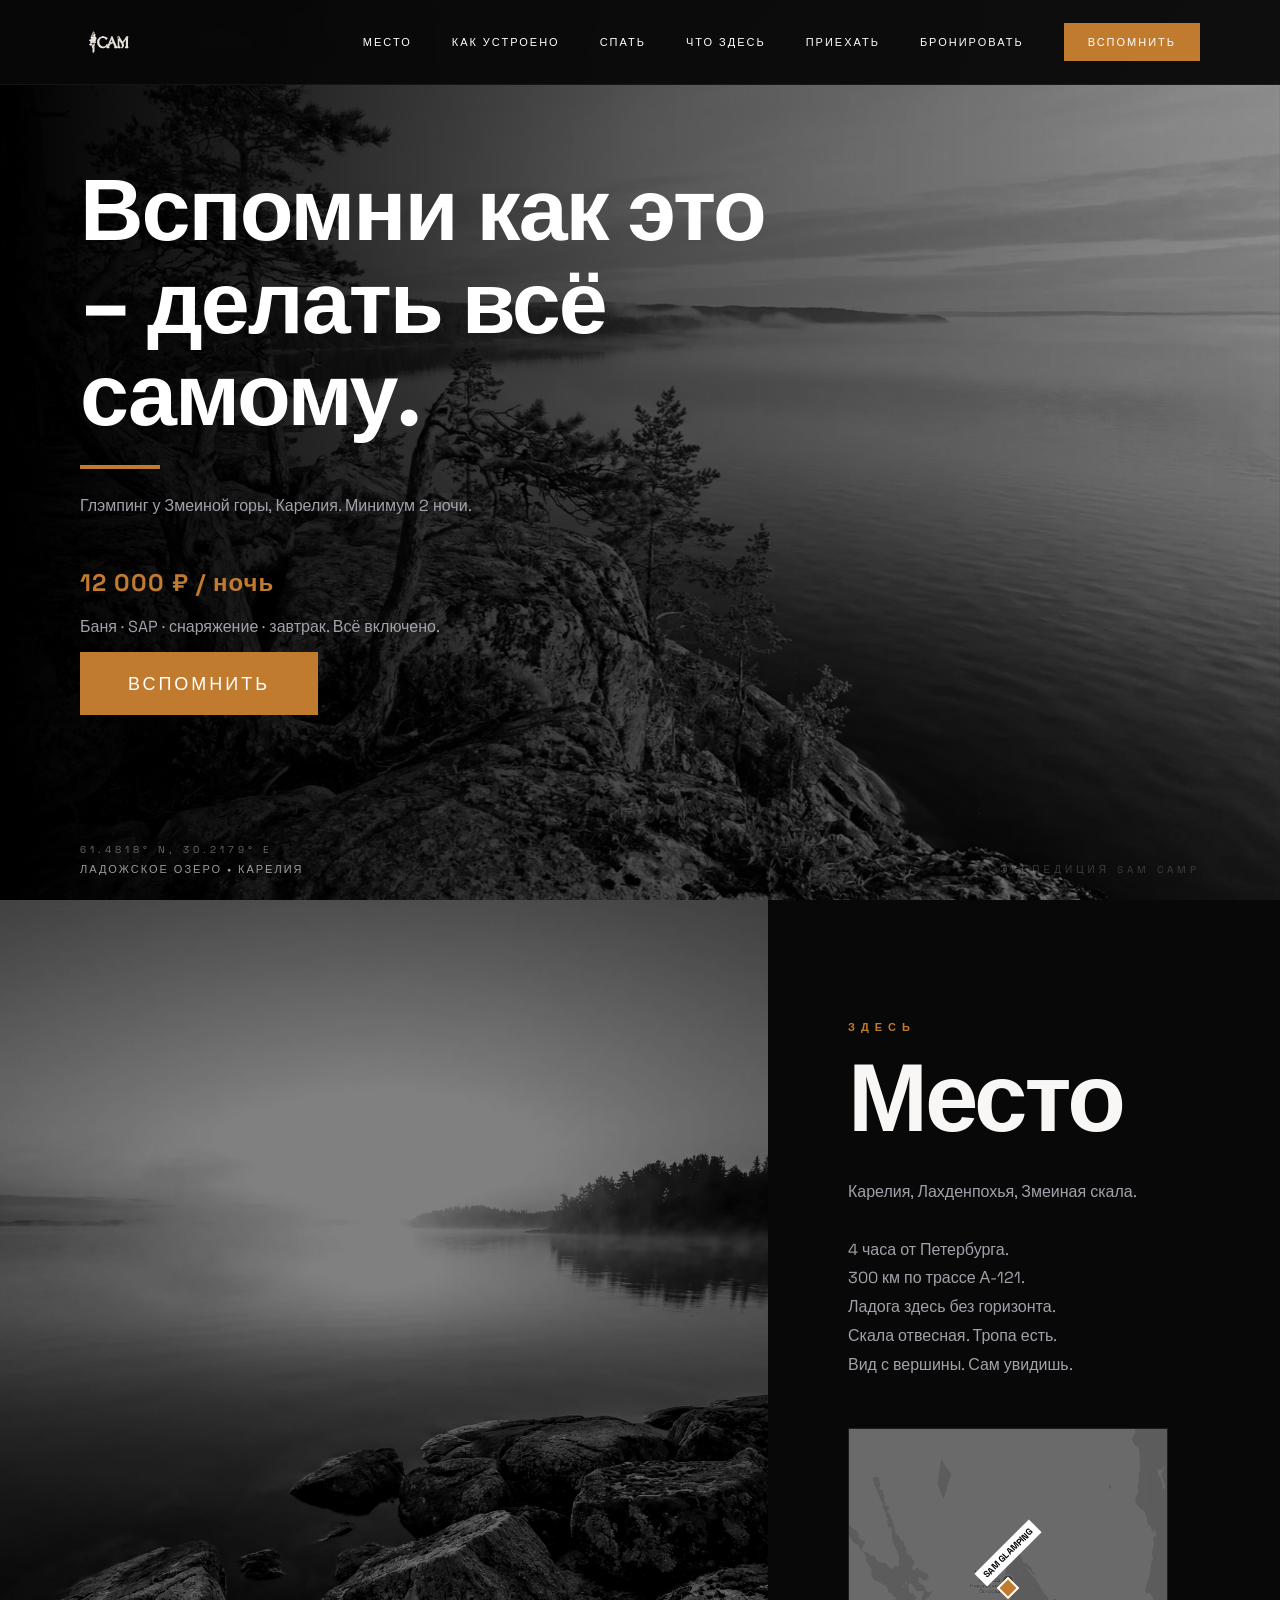
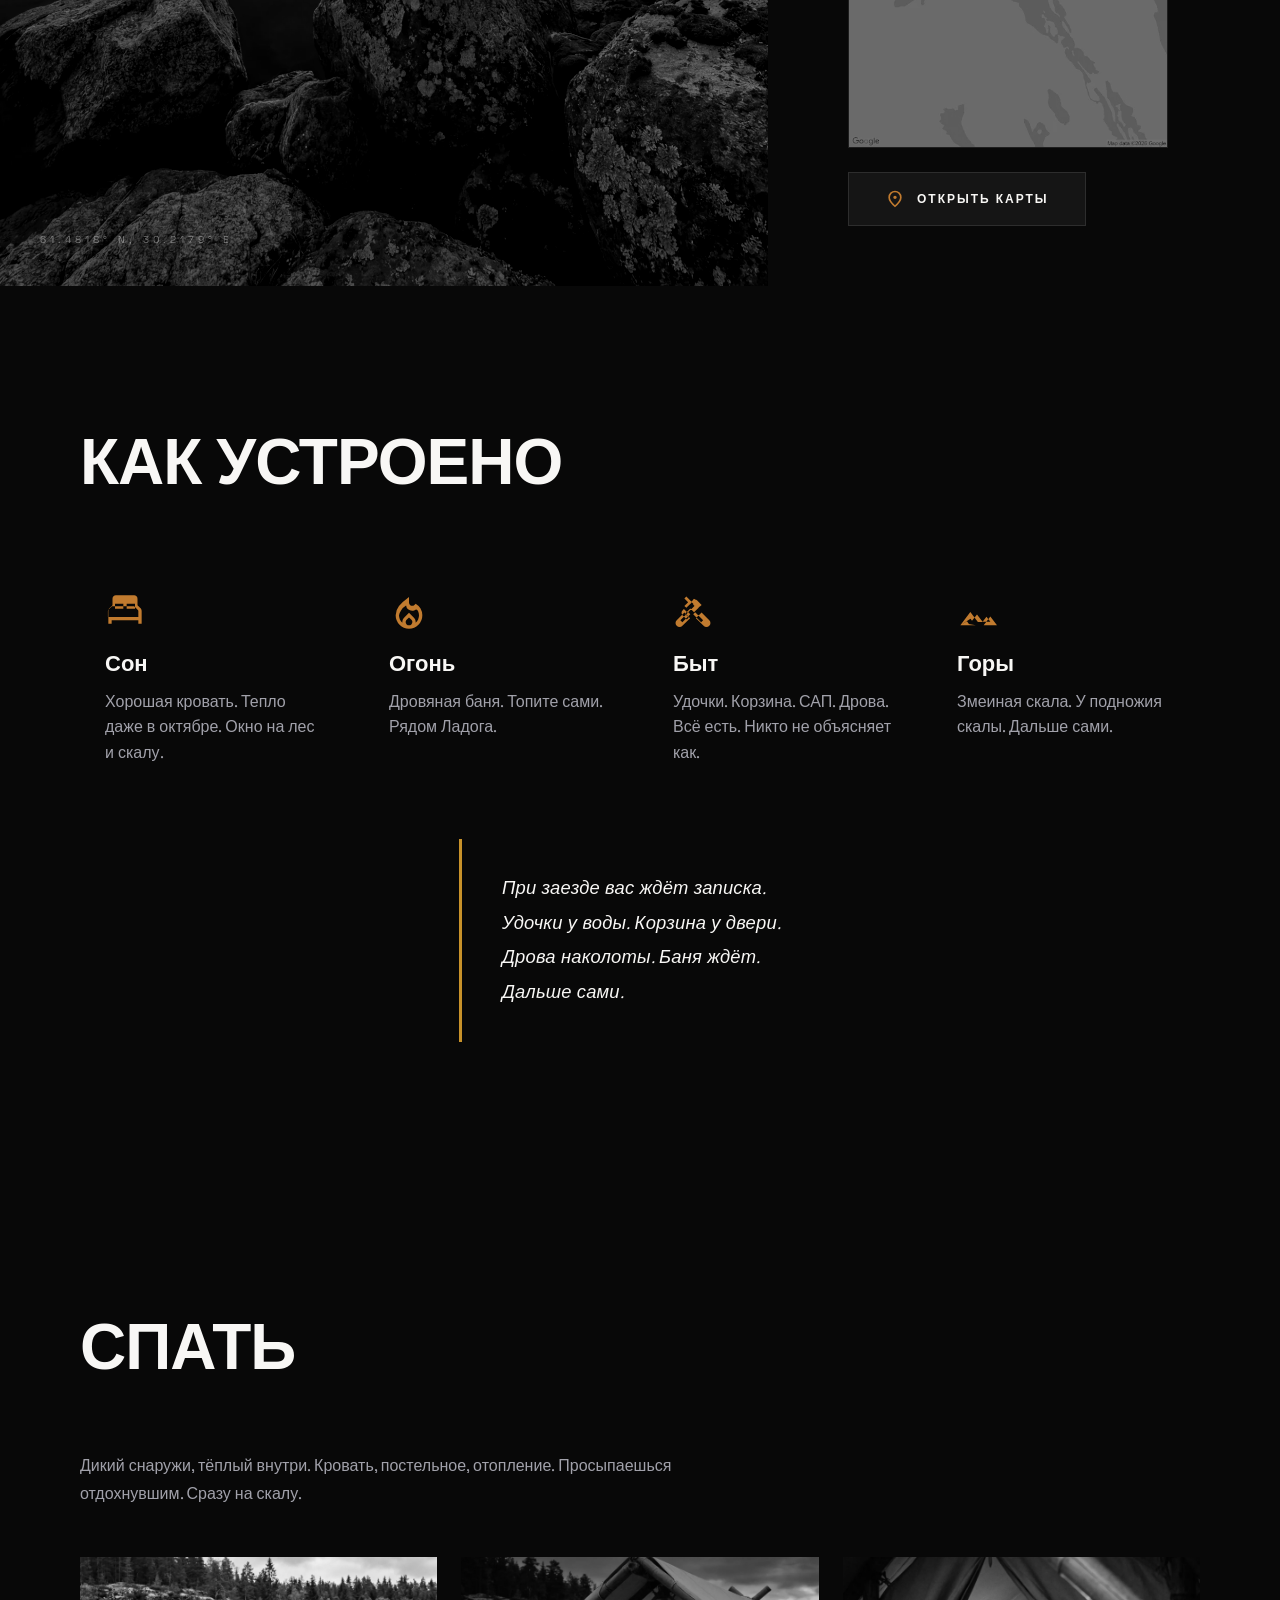
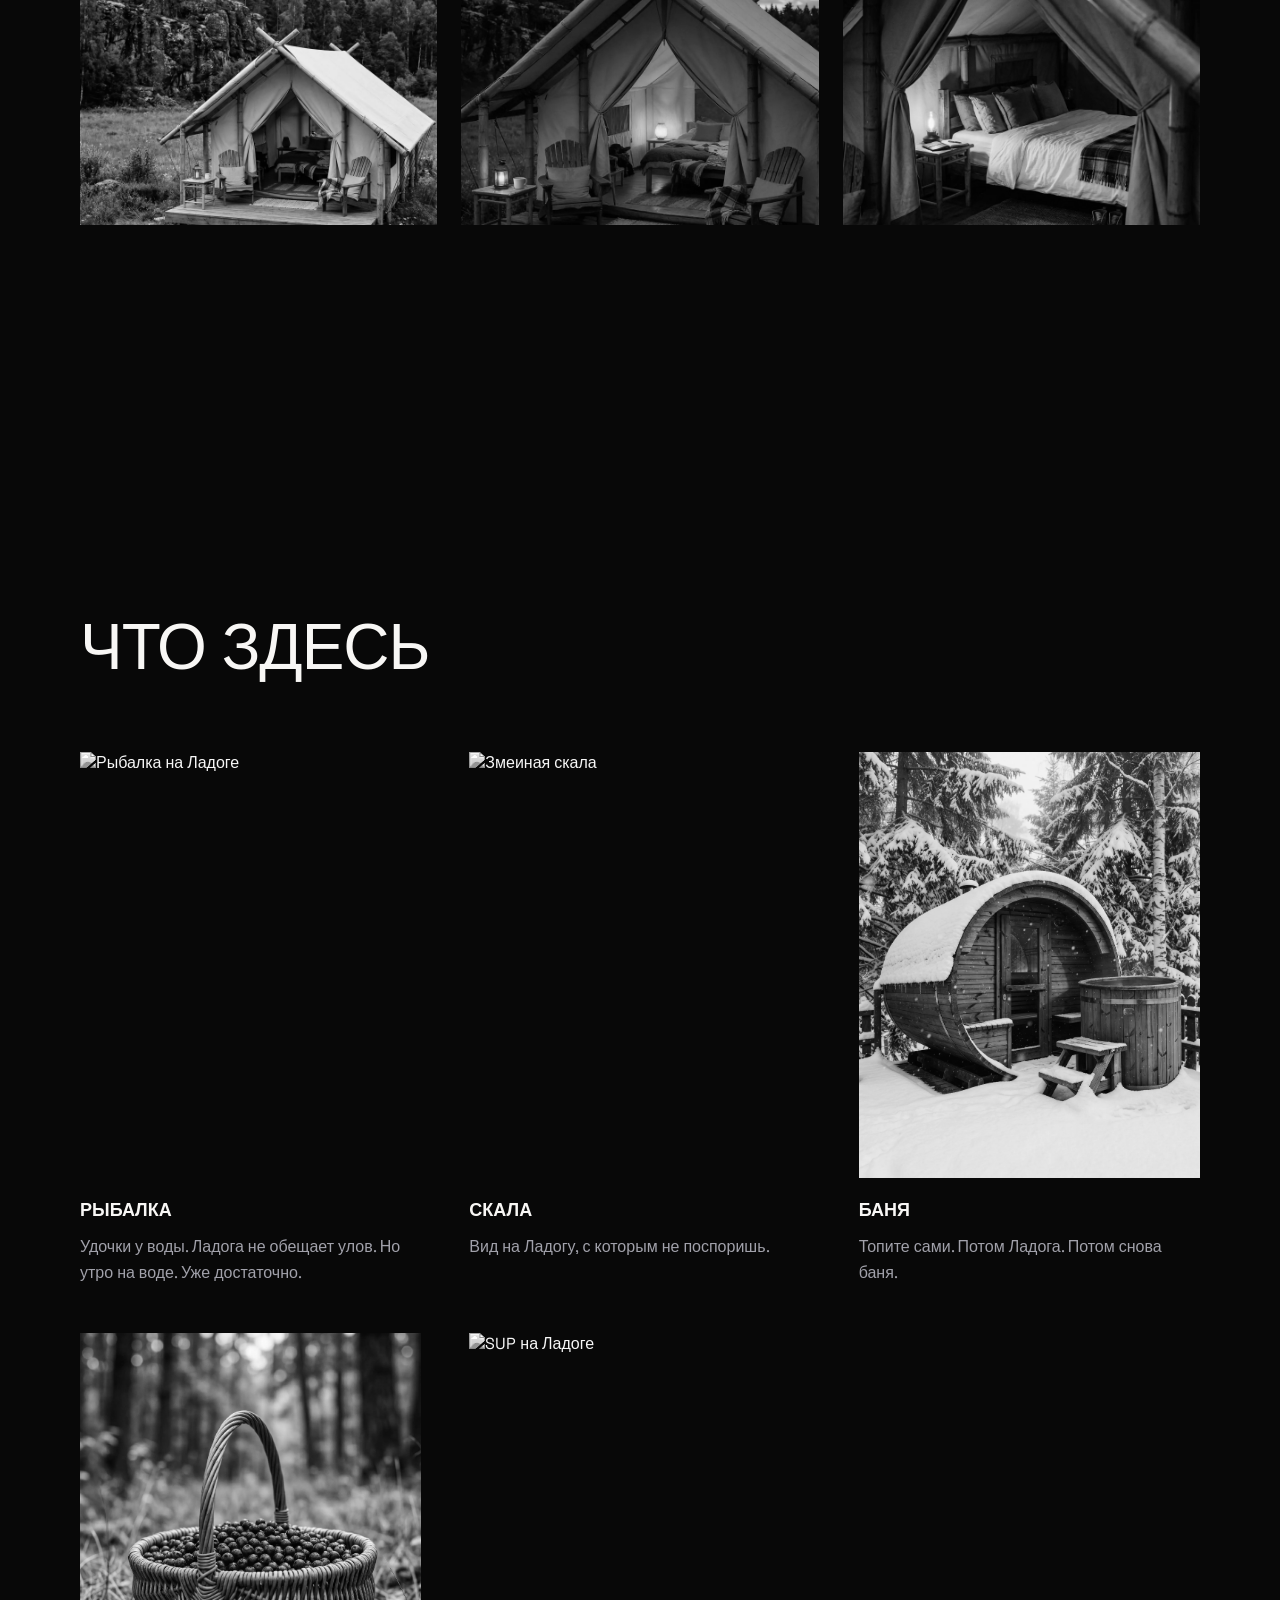
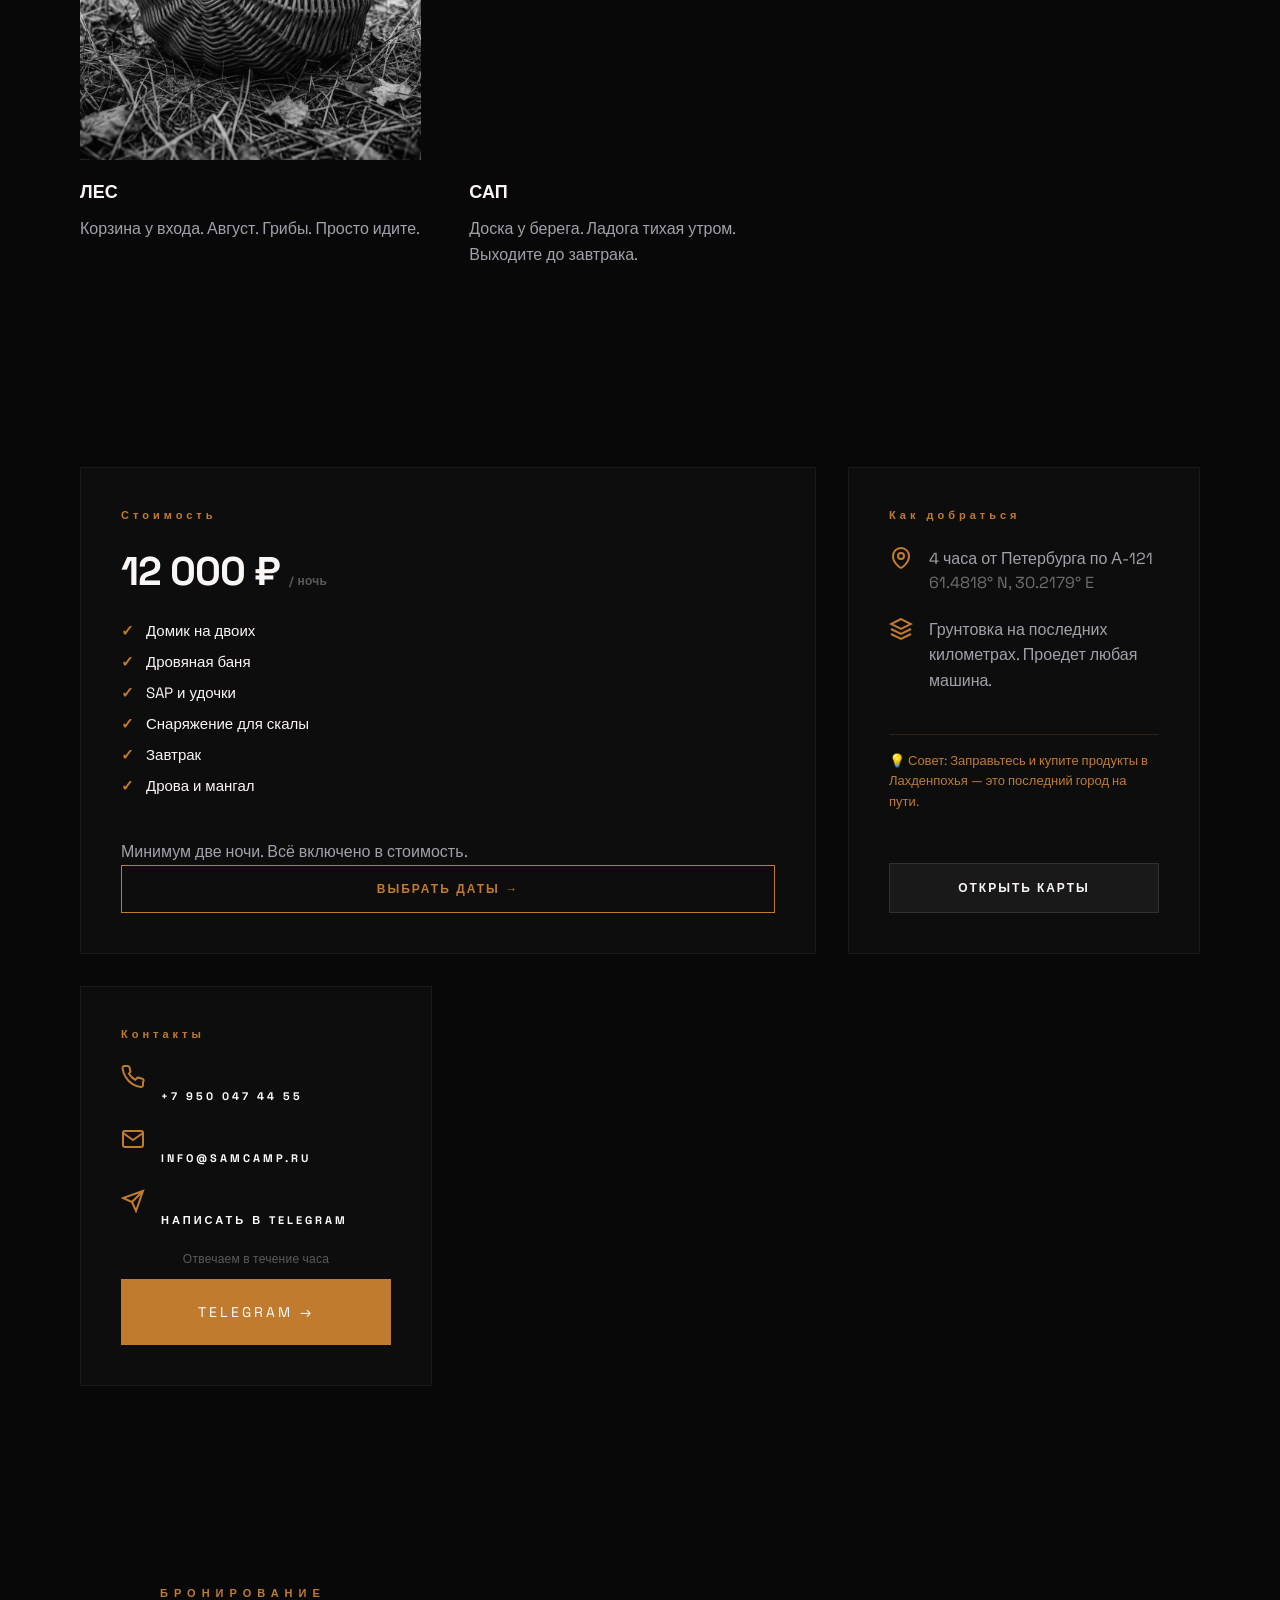
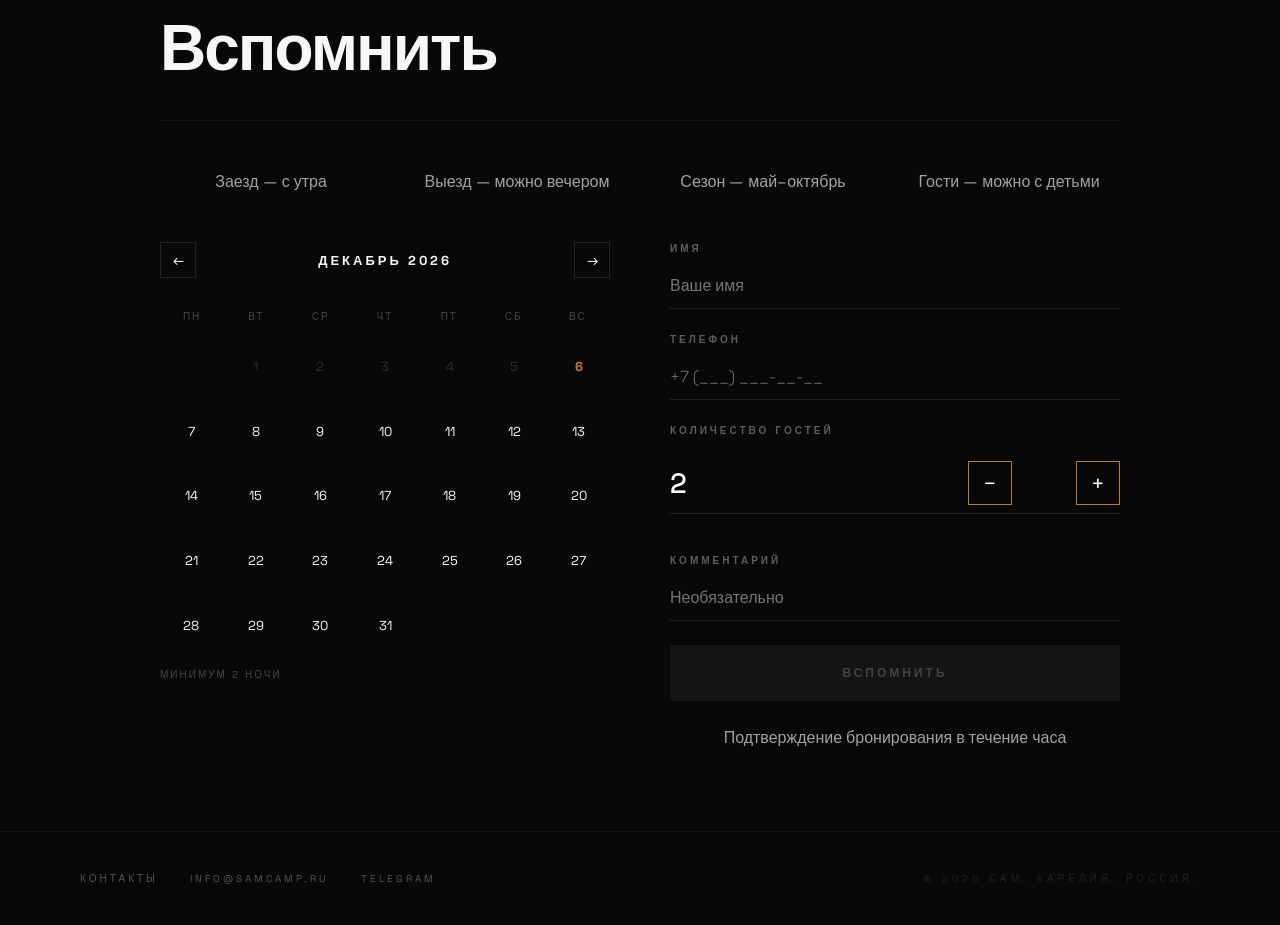
==== commit 8769126a: "заменил длинное тире" ====
--- a/index.html
+++ b/index.html
@@ -142,14 +142,14 @@
       <div class="hero-overlay"></div>
       <div class="hero-content">
         <div class="hero-inner">
-          <h1 class="hero-title">Вспомни как это — делать всё самому.</h1>
+          <h1 class="hero-title">Вспомни как это – делать всё самому.</h1>
           <div class="hero-line"></div>
           <div class="hero-sub">
             <p class="text-muted">Глэмпинг у Змеиной горы, Карелия. Минимум 2 ночи.</p>
           </div>
           <div class="hero-decision-block fade-in delay-3">
             <p class="hero-price">12 000 ₽ / ночь</p>
-            <p class="text-muted">Баня · SAP · снаряжение · завтрак — всё включено</p>
+            <p class="text-muted">Баня · SAP · снаряжение · завтрак. Всё включено.</p>
             <button class="btn-main btn-main--hero"
               onclick="document.getElementById('bronirovat').scrollIntoView({behavior:'smooth'})">
               Вспомнить
@@ -186,7 +186,7 @@
           300 км по трассе А-121.<br />
           Ладога здесь без горизонта.<br />
           Скала отвесная. Тропа есть.<br />
-          Вид с вершины — сам увидишь.
+          Вид с вершины. Сам увидишь.
         </p>
         <div class="fade-in delay-3">
           <div class="map-wrapper">
@@ -243,7 +243,7 @@
             </svg></div>
           <div class="card-line"></div>
           <h3 class="card-heading">Быт</h3>
-          <p class="text-muted text-small">Удочки. Корзина. САП. Дрова. Всё есть — никто не объясняет как.</p>
+          <p class="text-muted text-small">Удочки. Корзина. САП. Дрова. Всё есть. Никто не объясняет как.</p>
         </div>
         <div class="card fade-in delay-4">
           <div class="card-icon"><svg aria-hidden="true" xmlns="http://www.w3.org/2000/svg" width="40" height="40"
@@ -263,7 +263,7 @@
           При заезде вас ждёт записка.<br />
           Удочки у воды. Корзина у двери.<br />
           Дрова наколоты. Баня ждёт.<br />
-          Дальше — сами.
+          Дальше сами.
         </p>
       </div>
     </section>
@@ -275,7 +275,7 @@
       </div>
       <div class="domik-container fade-in delay-1">
         <p class="text-muted text-body domik-desc">
-          Дикий снаружи, тёплый внутри. Кровать, постельное, отопление. Просыпаешься отдохнувшим — и сразу на скалу.
+          Дикий снаружи, тёплый внутри. Кровать, постельное, отопление. Просыпаешься отдохнувшим. Сразу на скалу.
         </p>
         <div class="domik-gallery">
           <div class="domik-photo"><img class="domik-img" src="img/tent1.webp" loading="lazy" alt="Дикий Дом снаружи">
@@ -302,7 +302,7 @@
           <div>
             <h3 class="card-item-heading">РЫБАЛКА</h3>
             <span class="card-title-line"></span>
-            <p class="text-muted text-card">Удочки у воды. Ладога не обещает улов. Но утро на воде — уже достаточно.</p>
+            <p class="text-muted text-card">Удочки у воды. Ладога не обещает улов. Но утро на воде. Уже достаточно.</p>
           </div>
         </div>
         <div class="card-item fade-in delay-2">
@@ -335,7 +335,7 @@
           <div>
             <h3 class="card-item-heading">ЛЕС</h3>
             <span class="card-title-line"></span>
-            <p class="text-muted text-card">Корзина у входа. Август — грибы. Просто идите.</p>
+            <p class="text-muted text-card">Корзина у входа. Август. Грибы. Просто идите.</p>
           </div>
         </div>
         <div class="card-item fade-in delay-2">
@@ -393,7 +393,7 @@
               <svg class="priehat-icon" viewBox="0 0 24 24" fill="none" stroke="currentColor" stroke-width="2">
                 <path d="M12 2L2 7l10 5 10-5-10-5zM2 17l10 5 10-5M2 12l10 5 10-5" />
               </svg>
-              <p class="text-muted">Последние километры — грунтовка. Проедет любая машина.</p>
+              <p class="text-muted">Грунтовка на последних километрах. Проедет любая машина.</p>
             </div>
             <div class="text-tip">
               💡 Совет: Заправьтесь и купите продукты в Лахденпохья — это последний город на пути.
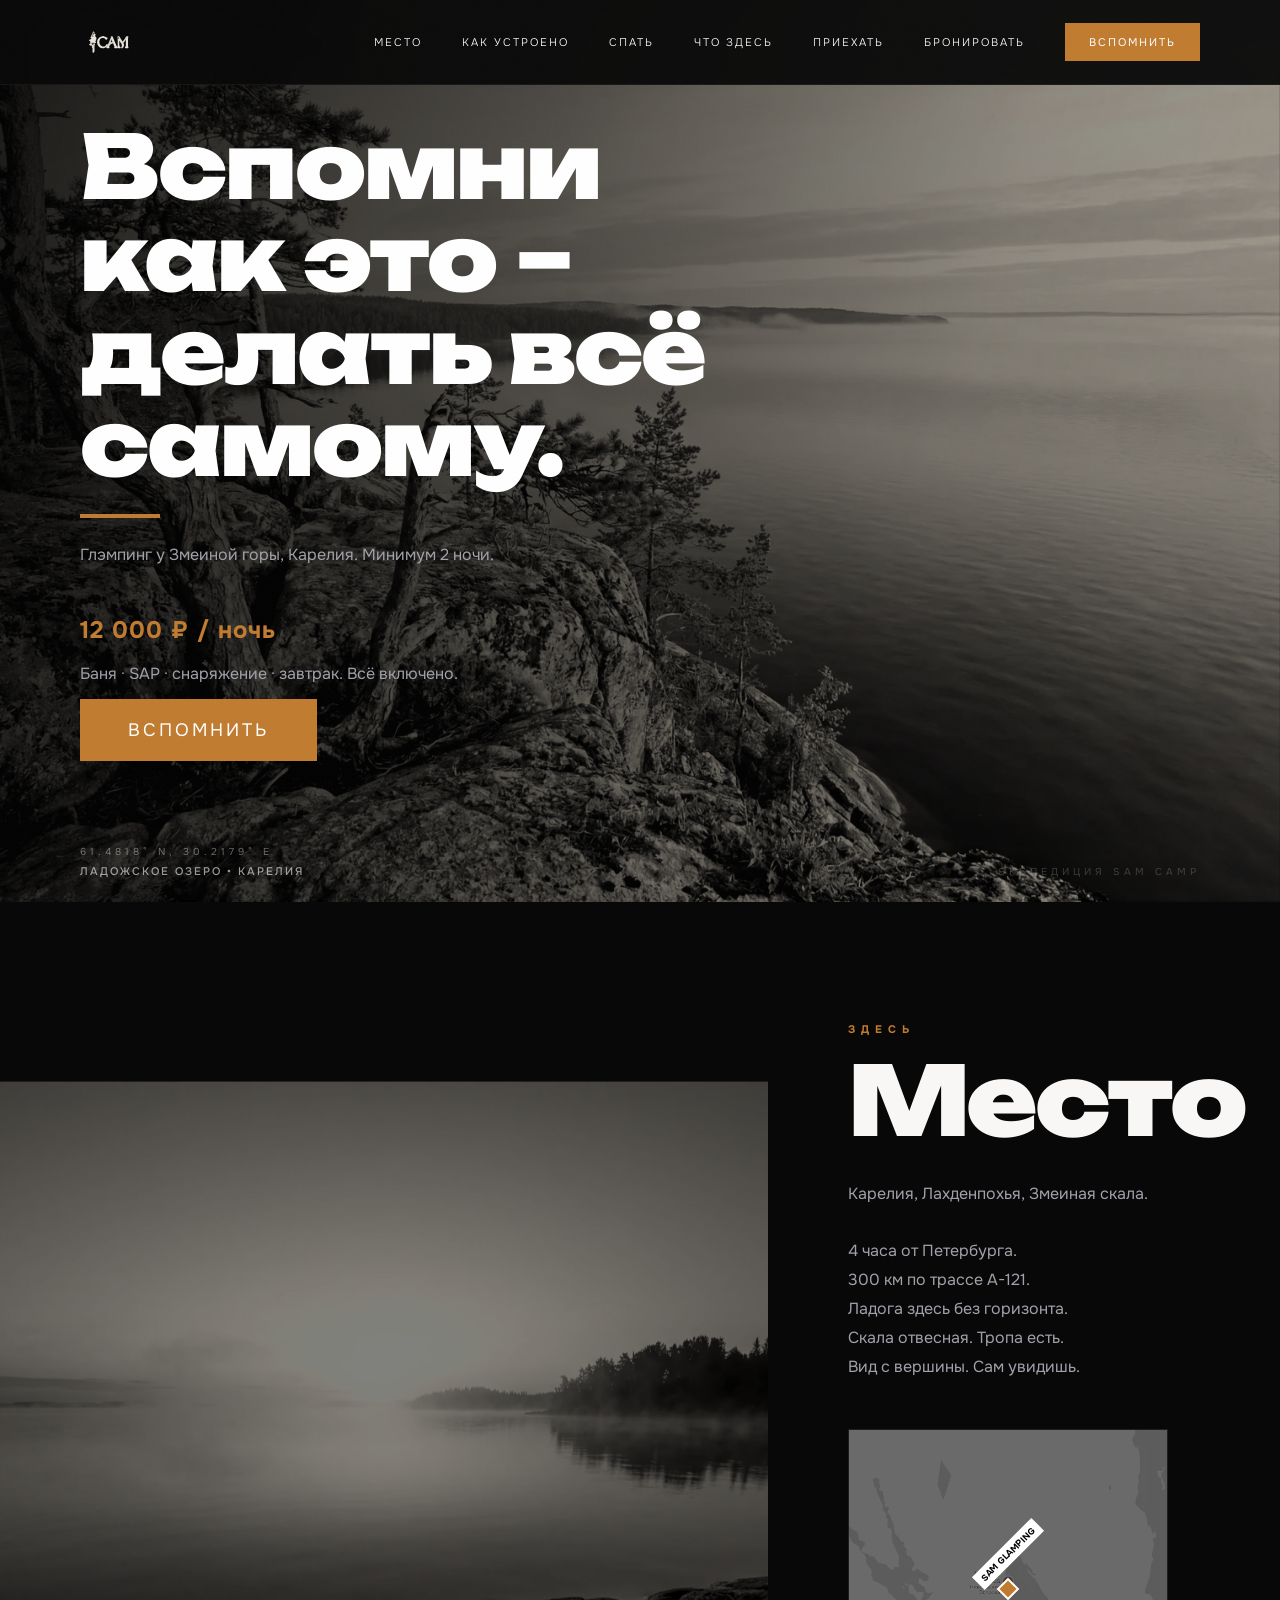
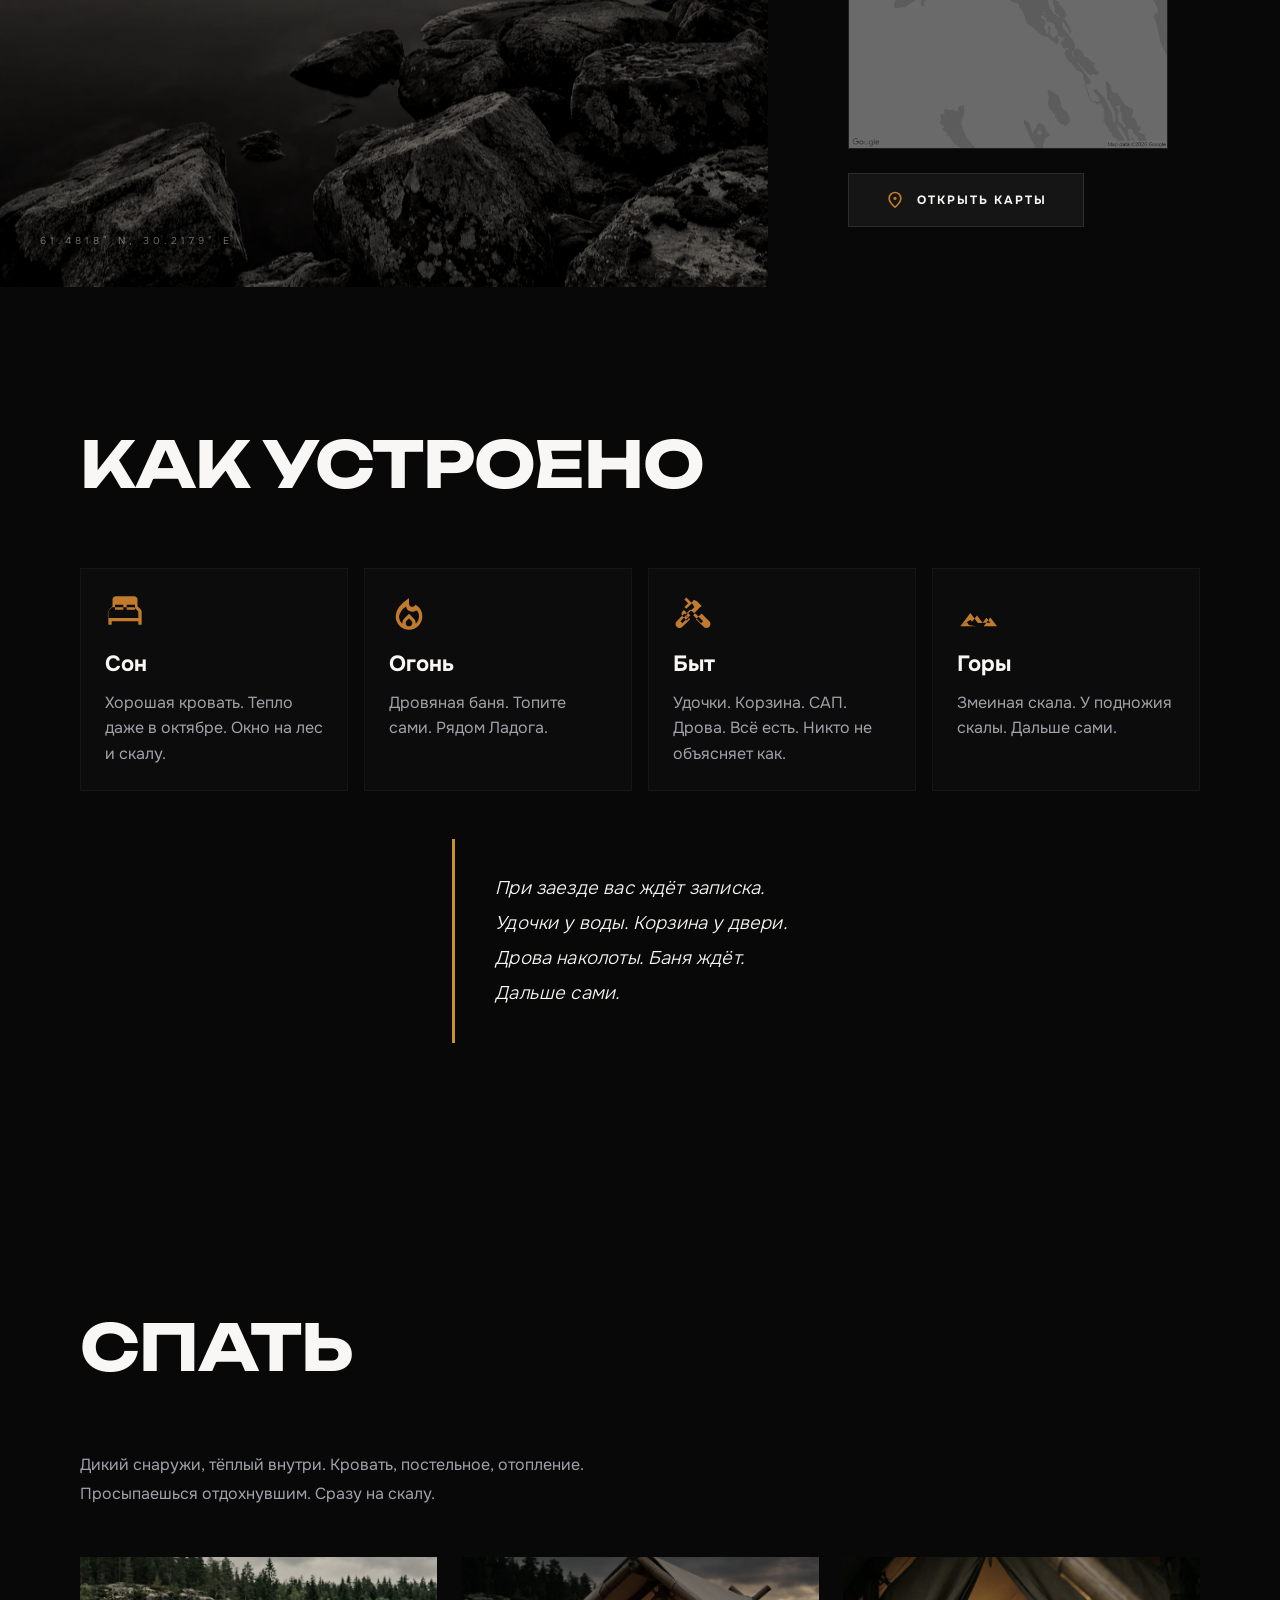
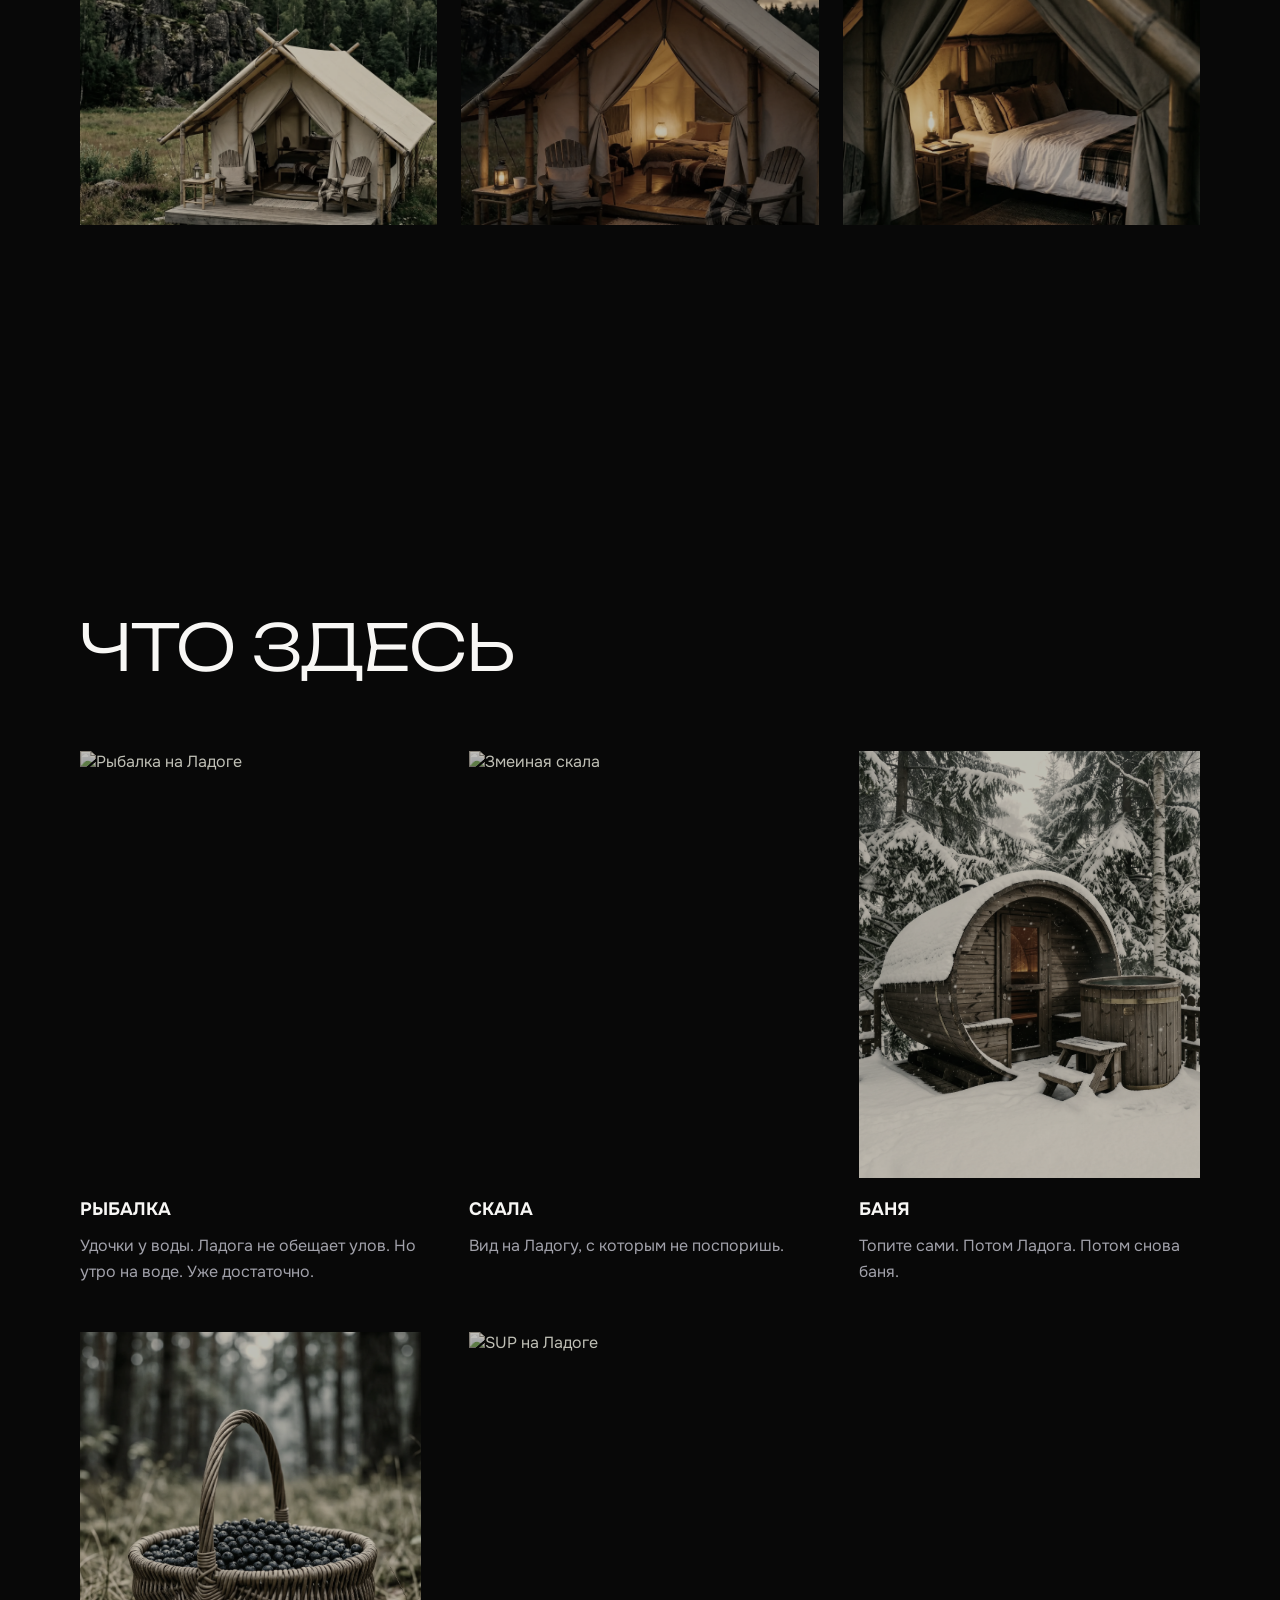
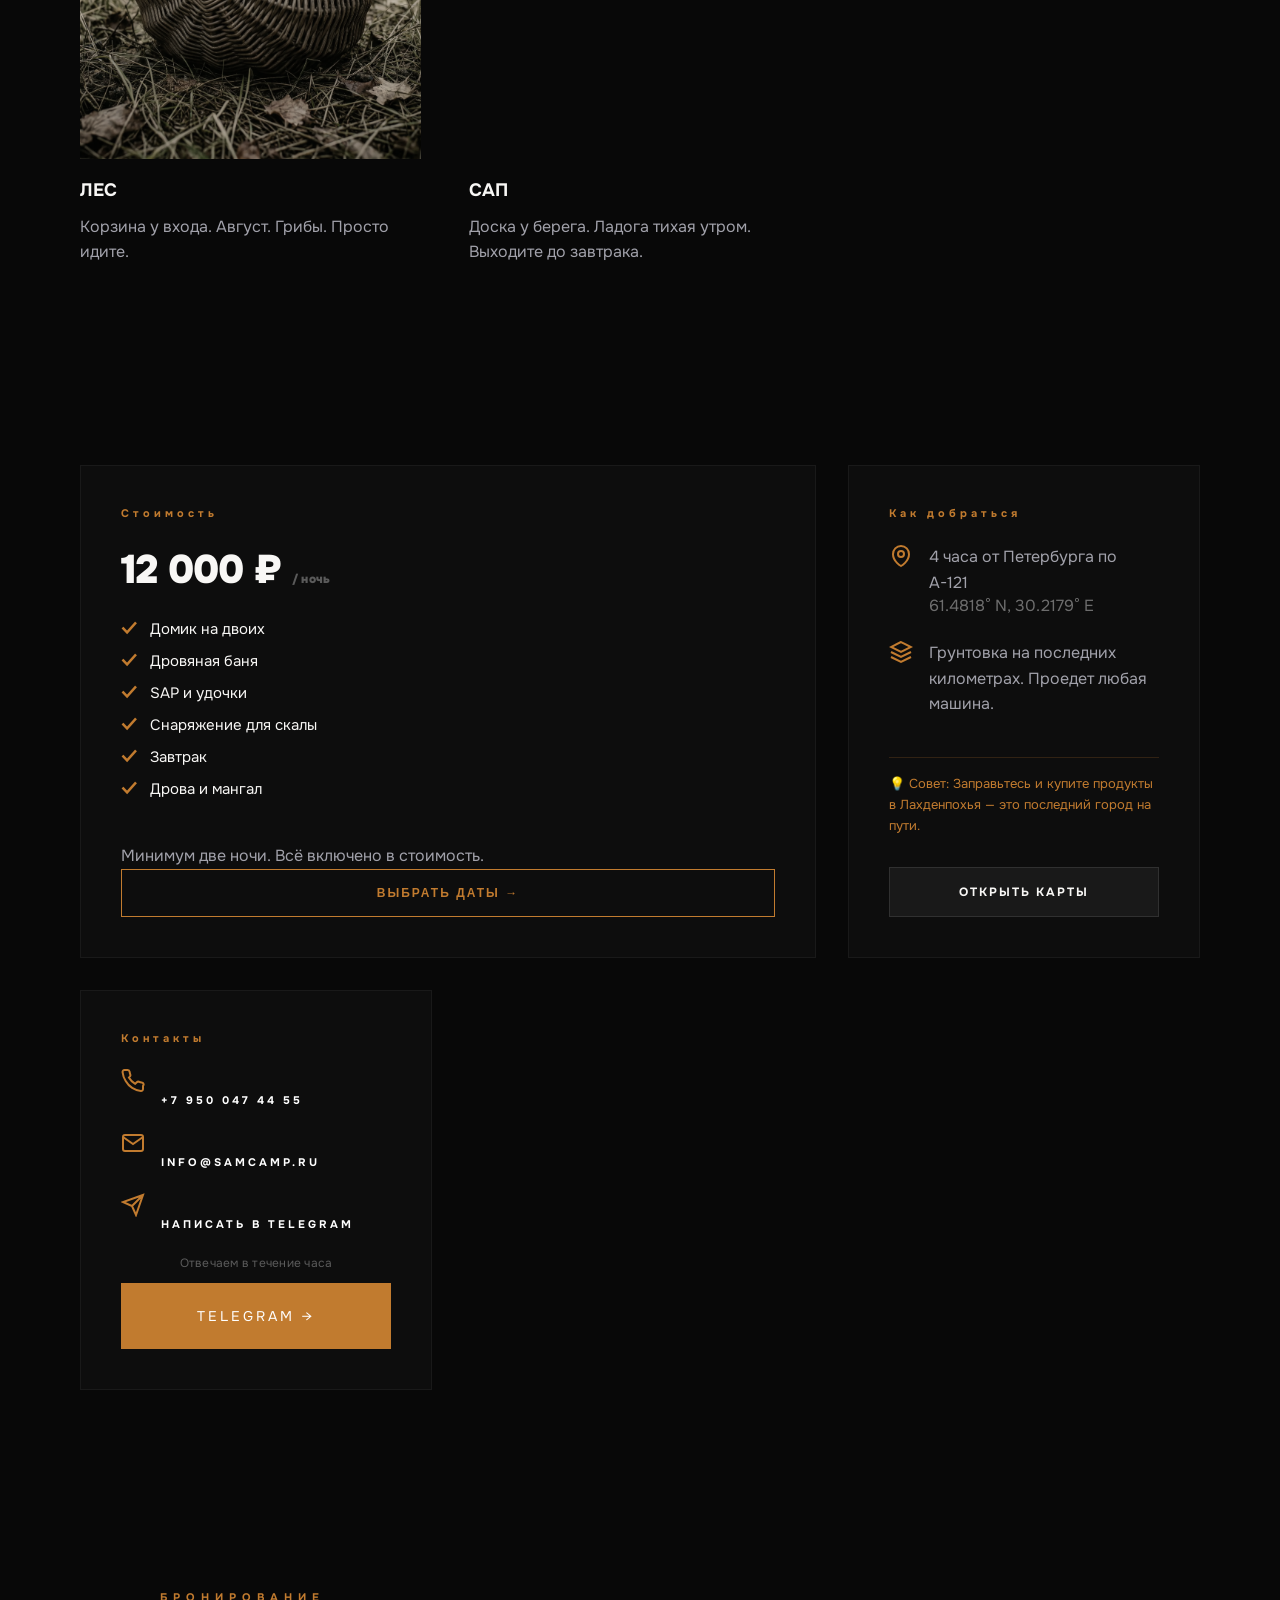
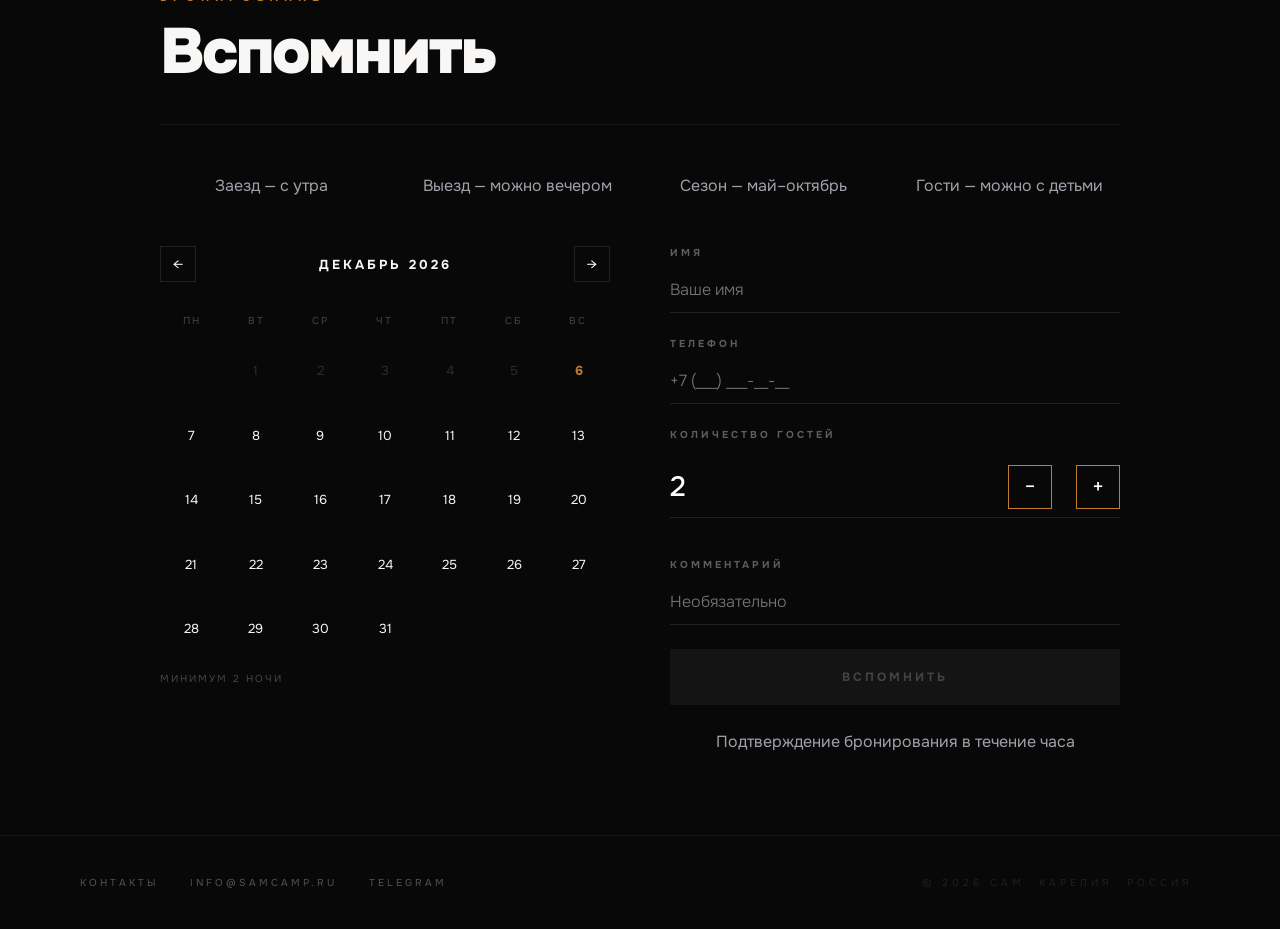
==== commit 4f766cdb: "заменил шрифты и цвет" ====
--- a/index.html
+++ b/index.html
@@ -22,10 +22,10 @@
   <link rel="icon" href="favicon.ico" type="image/x-icon">
   <link rel="preconnect" href="https://fonts.googleapis.com">
   <link rel="preconnect" href="https://fonts.gstatic.com" crossorigin>
-  <link href="https://fonts.googleapis.com/css2?family=Space+Grotesk:wght@300;400;500;600;700&display=swap"
+  <link href="https://fonts.googleapis.com/css2?family=Unbounded:wght@300;700;900&family=Onest:wght@300;400;500;600;700&display=swap"
     rel="stylesheet" />
 
-  <link rel="stylesheet" href="css/style.css?v=1.4" />
+  <link rel="stylesheet" href="css/style.css?v=1.7" />
   <meta property="og:locale" content="ru_RU">
   <meta property="og:site_name" content="САМ Глэмпинг">
   <meta name="twitter:card" content="summary_large_image">
@@ -178,9 +178,9 @@
         </div>
       </div>
       <div class="mesto-content">
-        <span class="section-label fade-in">ЗДЕСЬ</span>
-        <h2 class="section-heading fade-in delay-1">Место</h2>
-        <p class="text-muted text-body fade-in delay-2">
+        <span class="section-label fade-in-left">ЗДЕСЬ</span>
+        <h2 class="section-heading fade-in-left delay-1">Место</h2>
+        <p class="text-muted text-body fade-in-left delay-2">
           Карелия, Лахденпохья, Змеиная скала.<br /><br />
           4 часа от Петербурга.<br />
           300 км по трассе А-121.<br />
--- a/css/style.css
+++ b/css/style.css
@@ -12,10 +12,21 @@
 body {
   background-color: #080808;
   color: #f8f7f5;
-  font-family: 'Space Grotesk', sans-serif;
+  font-family: 'Onest', sans-serif;
   overflow-x: hidden;
   width: 100%;
   position: relative;
+}
+
+body::after {
+  content: '';
+  position: fixed;
+  inset: 0;
+  z-index: 999;
+  pointer-events: none;
+  opacity: 0.035;
+  background-image: url("data:image/svg+xml,%3Csvg viewBox='0 0 200 200' xmlns='http://www.w3.org/2000/svg'%3E%3Cfilter id='n'%3E%3CfeTurbulence type='fractalNoise' baseFrequency='0.9' numOctaves='4' stitchTiles='stitch'/%3E%3C/filter%3E%3Crect width='100%25' height='100%25' filter='url(%23n)'/%3E%3C/svg%3E");
+  background-size: 180px;
 }
 
 /* ===== УТИЛИТЫ ===== */
@@ -82,6 +93,7 @@
   letter-spacing: -3px;
   margin-bottom: 32px;
   text-transform: none;
+  font-family: 'Unbounded', sans-serif;
 }
 
 .section-header {
@@ -93,6 +105,7 @@
   font-weight: 700;
   letter-spacing: -1px;
   text-transform: uppercase;
+  font-family: 'Unbounded', sans-serif;
 }
 
 .section-title--light {
@@ -137,6 +150,7 @@
   color: white;
   text-decoration: none;
   text-transform: uppercase;
+  font-family: 'Unbounded', sans-serif;
 }
 
 .nav-logo-img {
@@ -248,7 +262,7 @@
   cursor: pointer;
   text-transform: uppercase;
   letter-spacing: 2px;
-  font-family: 'Space Grotesk', sans-serif;
+  font-family: 'Onest', sans-serif;
   transition: background 0.3s ease, transform 0.2s ease;
 }
 
@@ -268,7 +282,7 @@
   cursor: pointer;
   text-transform: uppercase;
   letter-spacing: 3px;
-  font-family: 'Space Grotesk', sans-serif;
+  font-family: 'Onest', sans-serif;
   position: relative;
   overflow: hidden;
   transition: background 0.3s ease, transform 0.2s ease;
@@ -315,7 +329,7 @@
   background: #C17B2F;
   color: white;
   border: none;
-  font-family: 'Space Grotesk', sans-serif;
+  font-family: 'Onest', sans-serif;
   font-size: 12px;
   font-weight: 700;
   letter-spacing: 3px;
@@ -388,6 +402,17 @@
   transition-delay: 0.5s;
 }
 
+.fade-in-left {
+  opacity: 0;
+  transform: translateX(-28px);
+  transition: opacity 0.7s ease, transform 0.7s ease;
+}
+
+.fade-in-left.visible {
+  opacity: 1;
+  transform: translateX(0);
+}
+
 /* ===== СТРАНИЦА 1: ГЛАВНАЯ ===== */
 #glavnaya {
   display: flex;
@@ -401,15 +426,20 @@
   background-image: url('../img/hero.webp');
   background-size: cover;
   background-position: center;
-  filter: grayscale(1);
-  opacity: 0.6;
+  filter: grayscale(0.25) sepia(0.3) brightness(0.65);
   will-change: transform;
 }
 
 .hero-overlay {
   position: absolute;
   inset: 0;
-  background: linear-gradient(to right, black, rgba(0, 0, 0, 0.4), transparent);
+  background: linear-gradient(
+    105deg,
+    rgba(0,0,0,0.85) 0%,
+    rgba(0,0,0,0.5) 40%,
+    rgba(0,0,0,0.15) 70%,
+    transparent 100%
+  );
 }
 
 .hero-content {
@@ -435,6 +465,7 @@
   opacity: 0;
   transform: translateY(40px);
   animation: heroIn 1s ease 0.3s forwards;
+  font-family: 'Unbounded', sans-serif;
 }
 
 .hero-line {
@@ -638,8 +669,13 @@
   background-image: url('../img/ladoga.webp');
   background-size: cover;
   background-position: center;
-  filter: grayscale(1) contrast(1.2) brightness(0.5);
+  filter: grayscale(0.3) sepia(0.2) brightness(0.5) contrast(1.1);
   will-change: transform;
+  transition: filter 0.8s ease;
+}
+
+.mesto-photo:hover .mesto-photo-bg {
+  filter: grayscale(0) sepia(0.1) brightness(0.6);
 }
 
 .mesto-coords {
@@ -793,13 +829,15 @@
 
 .card {
   padding: 24px;
-  border: 1px solid transparent;
-  transition: border-color 0.3s ease, transform 0.3s ease;
+  border: 1px solid rgba(255, 255, 255, 0.04);
+  background: rgba(255, 255, 255, 0.02);
+  transition: border-color 0.3s ease, transform 0.3s ease, background 0.3s ease;
 }
 
 .card:hover {
-  border-color: rgba(193, 123, 47, 0.2);
-  transform: translateY(-6px);
+  border-color: rgba(193, 123, 47, 0.3);
+  transform: translateY(-8px);
+  background: rgba(193, 123, 47, 0.04);
 }
 
 .card-icon {
@@ -888,13 +926,13 @@
   height: 100%;
   object-fit: cover;
   display: block;
-  filter: grayscale(1);
-  transition: transform 0.6s ease, filter 0.4s ease;
+  filter: grayscale(0.3) sepia(0.25) brightness(0.75);
+  transition: transform 0.6s ease, filter 0.6s ease;
 }
 
 .domik-photo:hover .domik-img {
   transform: scale(1.05);
-  filter: grayscale(0.5);
+  filter: grayscale(0) sepia(0.1) brightness(0.85);
 }
 
 /* ===== СТРАНИЦА 4: ЧТО ДЕЛАТЬ ===== */
@@ -939,13 +977,13 @@
   height: 100%;
   object-fit: cover;
   object-position: center;
-  filter: grayscale(1);
-  transition: transform 0.6s ease, filter 0.4s ease;
+  filter: grayscale(0.3) sepia(0.25) brightness(0.75);
+  transition: transform 0.6s ease, filter 0.6s ease;
 }
 
 .photo-card:hover .photo-img {
   transform: scale(1.05);
-  filter: grayscale(0.5);
+  filter: grayscale(0) sepia(0.1) brightness(0.85);
 }
 
 .photo-overlay {
@@ -1317,7 +1355,7 @@
   justify-content: center;
   cursor: pointer;
   font-size: 14px;
-  font-family: 'Space Grotesk', sans-serif;
+  font-family: 'Onest', sans-serif;
   transition: border-color 0.3s ease, background 0.3s ease;
 }
 
@@ -1410,7 +1448,7 @@
   border: none;
   border-bottom: 1px solid rgba(255, 255, 255, 0.1);
   color: white;
-  font-family: 'Space Grotesk', sans-serif;
+  font-family: 'Onest', sans-serif;
   font-size: 16px;
   font-weight: 300;
   padding: 12px 0;
@@ -1445,7 +1483,7 @@
 
 .stepper-controls {
   display: flex;
-  gap: 64px;
+  gap: 24px;
 }
 
 .stepper-btn {
@@ -1459,7 +1497,7 @@
   justify-content: center;
   cursor: pointer;
   font-size: 22px;
-  font-family: 'Space Grotesk', sans-serif;
+  font-family: 'Onest', sans-serif;
   transition: all 0.3s ease;
   padding: 0;
   line-height: 1;
@@ -1918,6 +1956,19 @@
     width: 100%;
     margin-bottom: 8px;
   }
+
+  .stepper {
+    justify-content: flex-start;
+    gap: 20px;
+  }
+
+  .stepper-controls {
+    gap: 12px;
+  }
+
+  .bk-section {
+    overflow-x: hidden;
+  }
 }
 
 @media (max-width: 480px) {
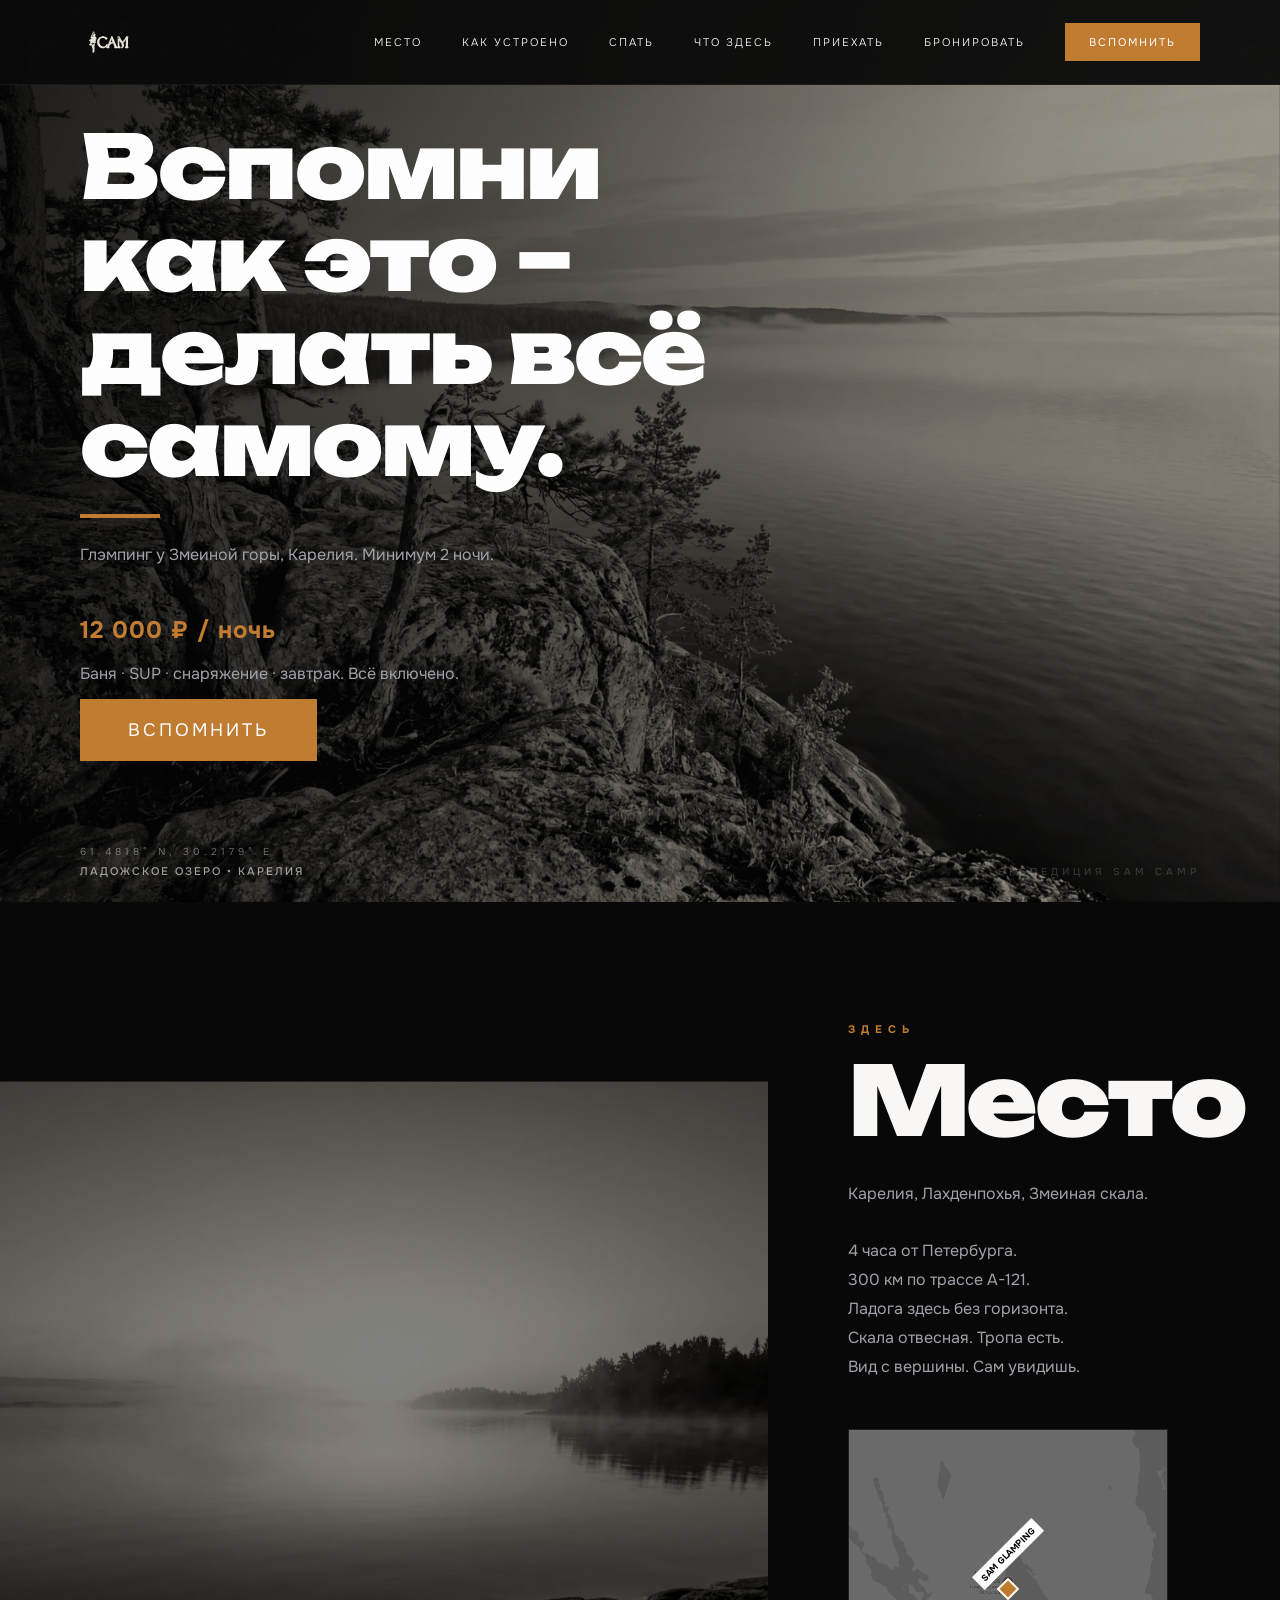
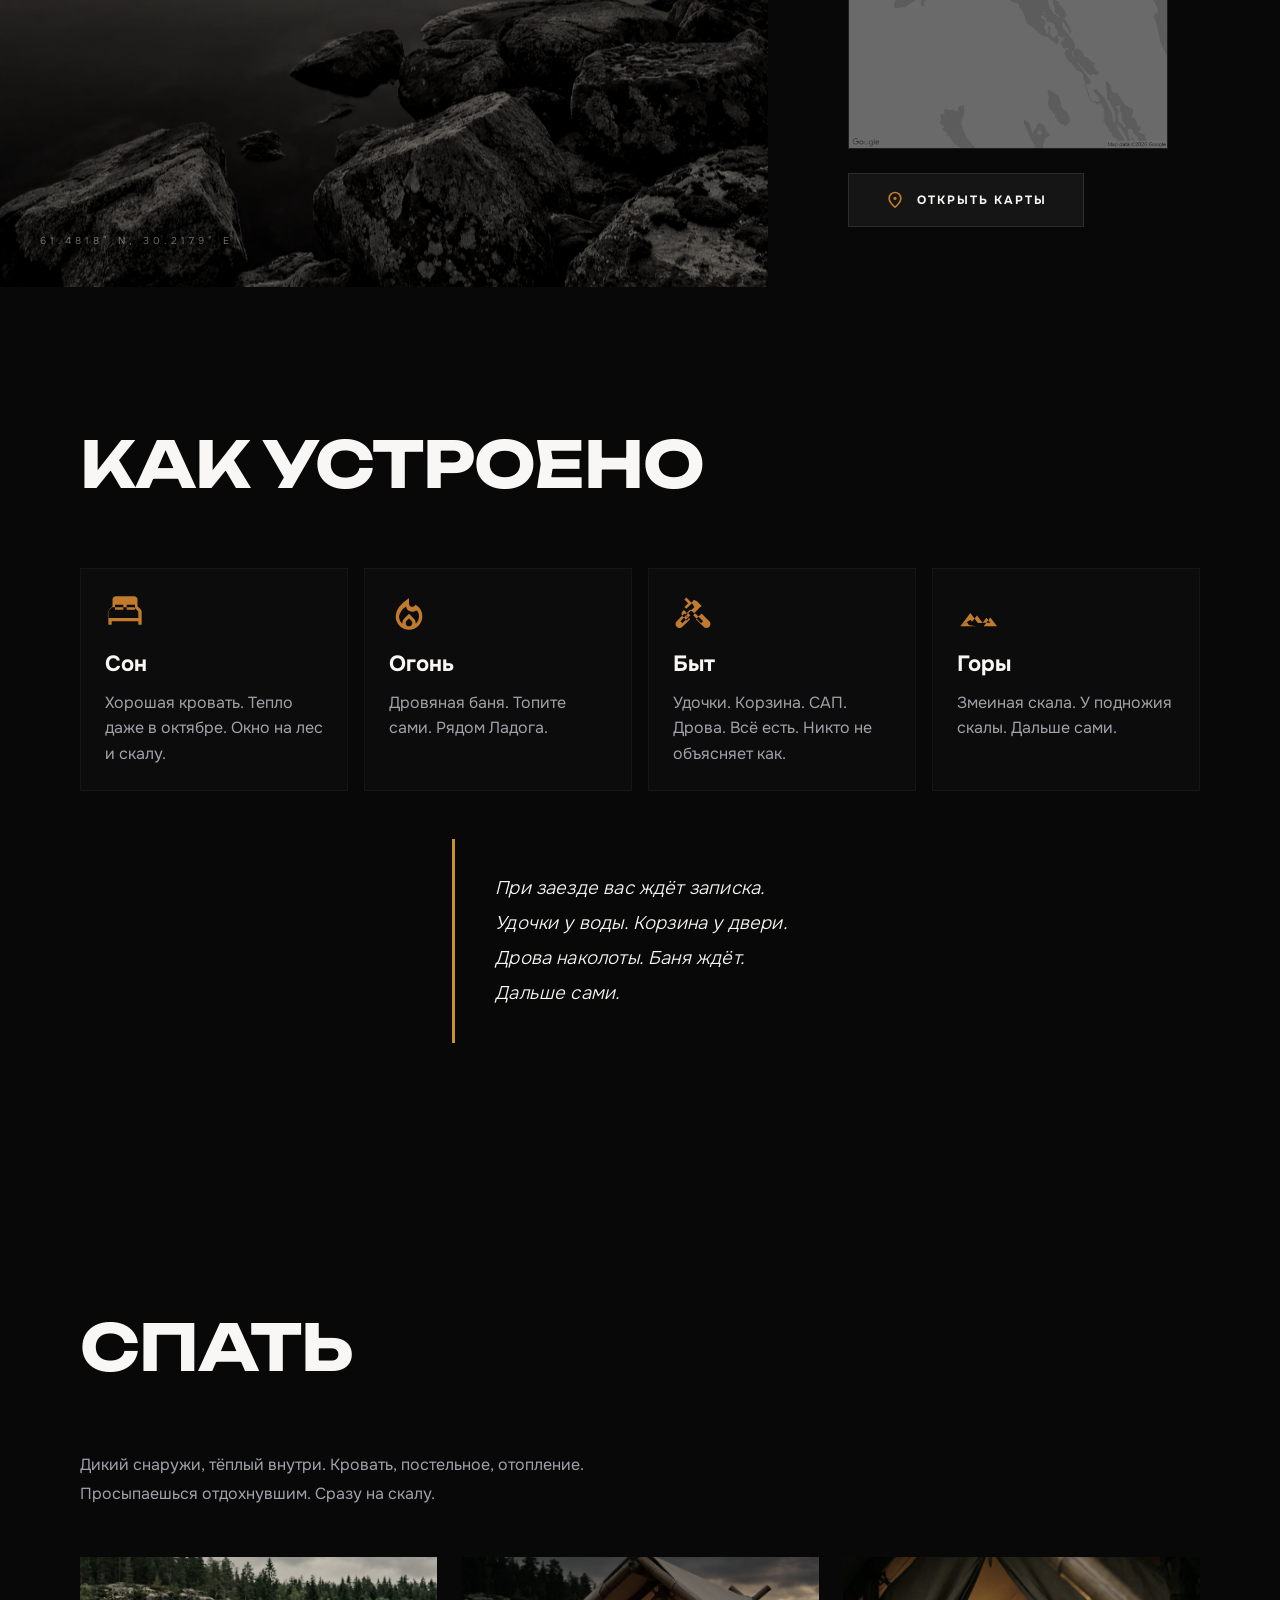
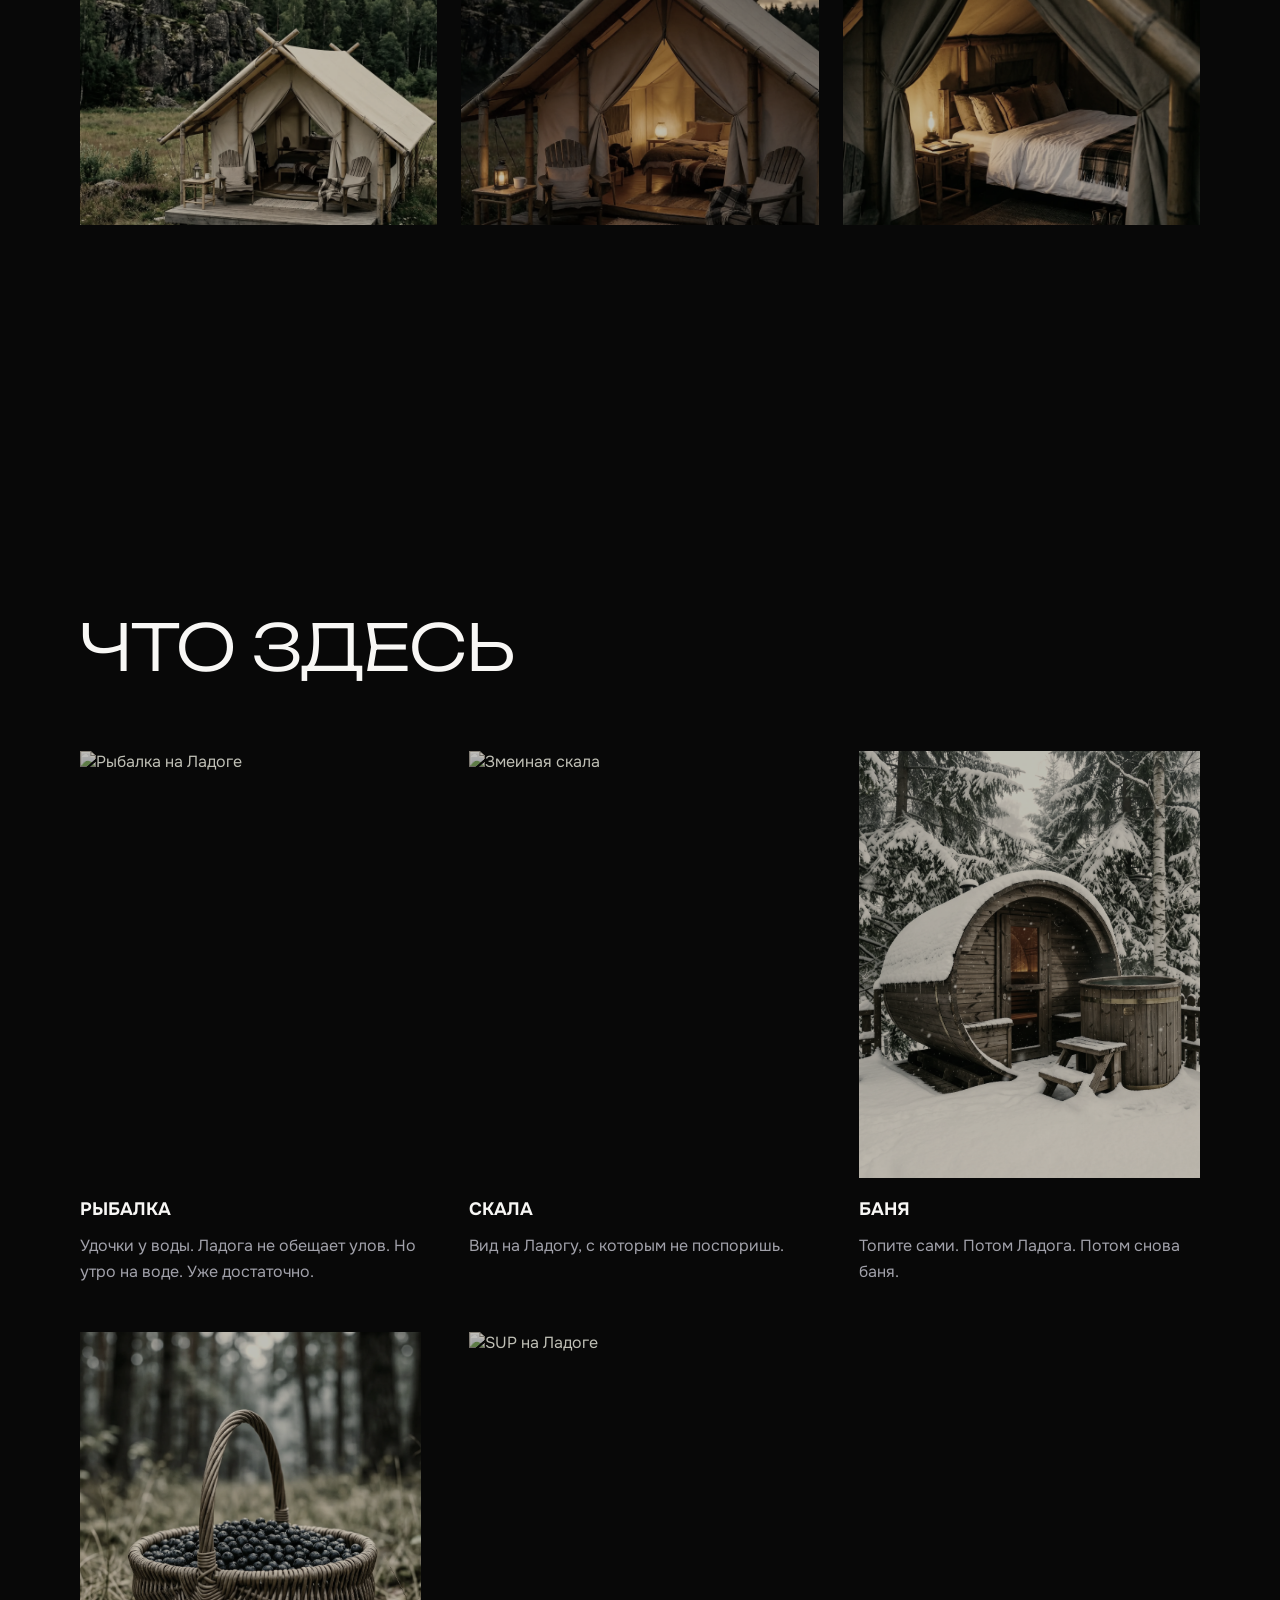
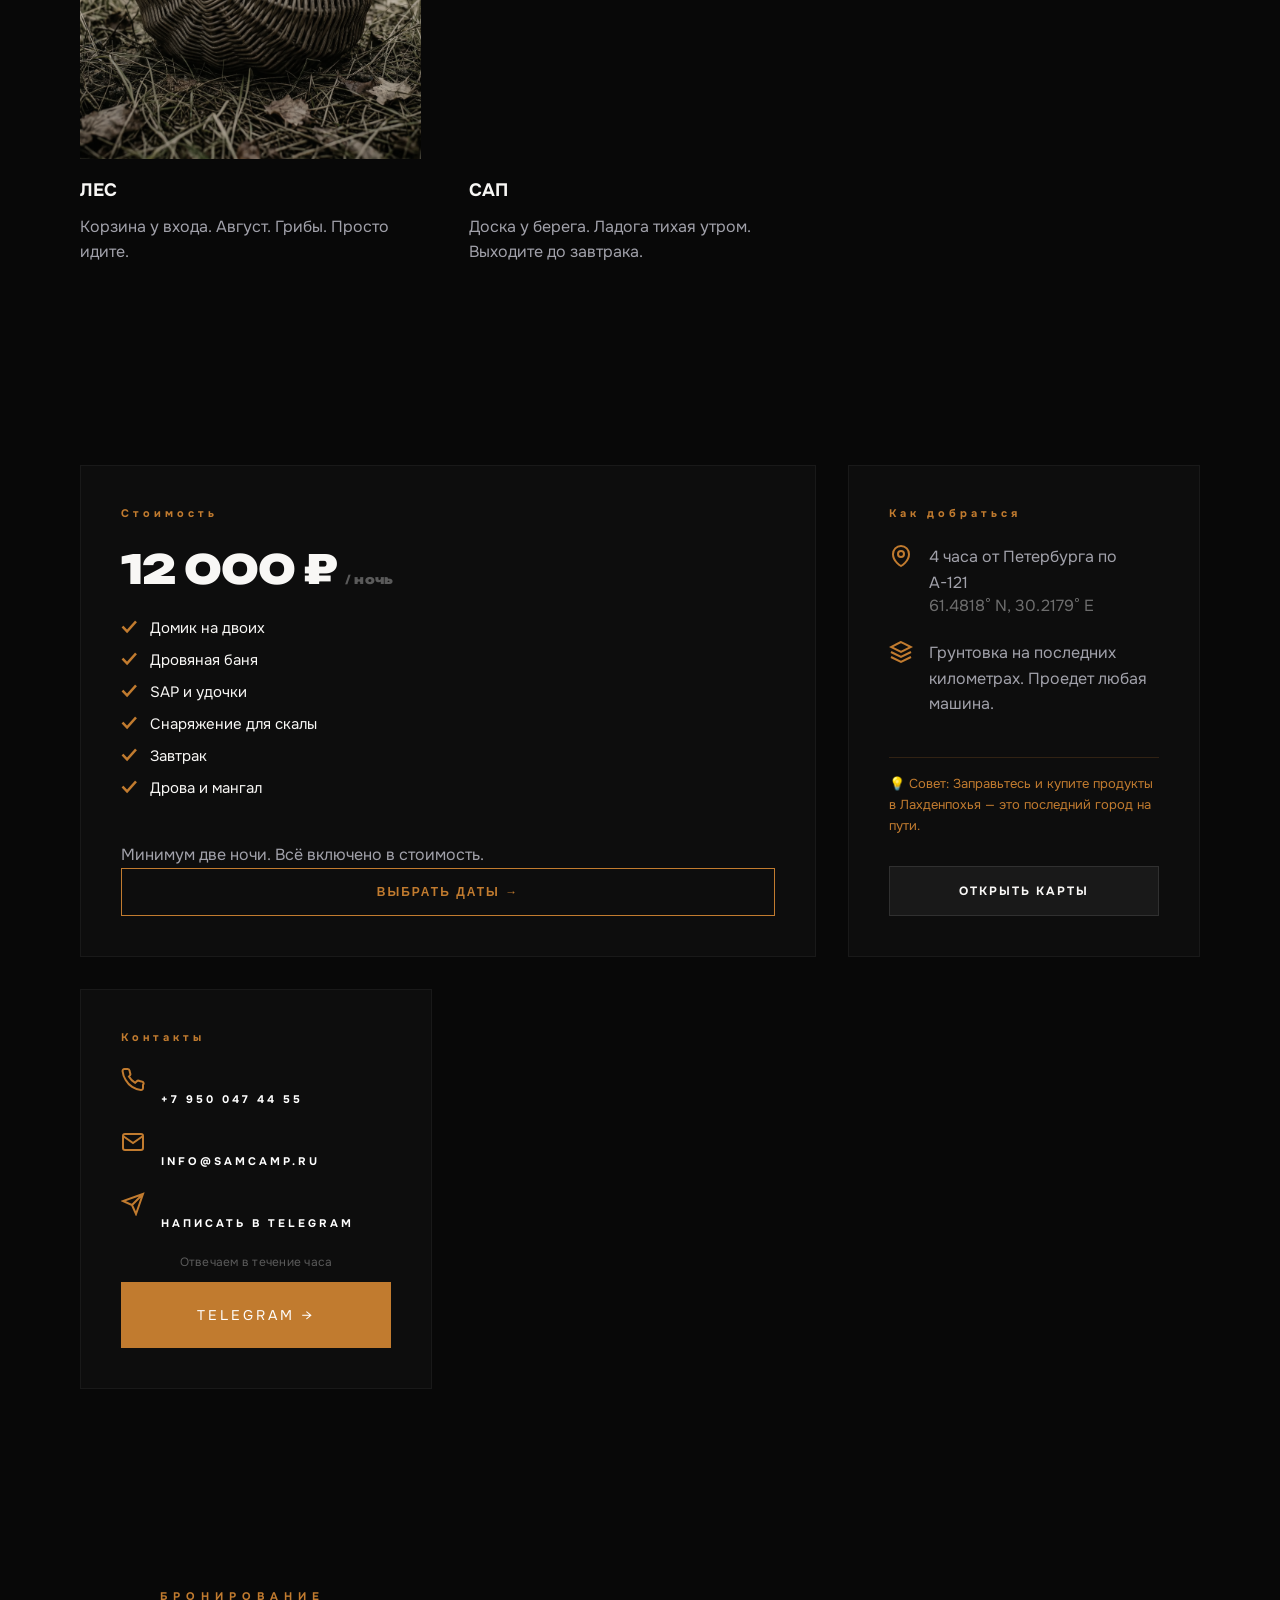
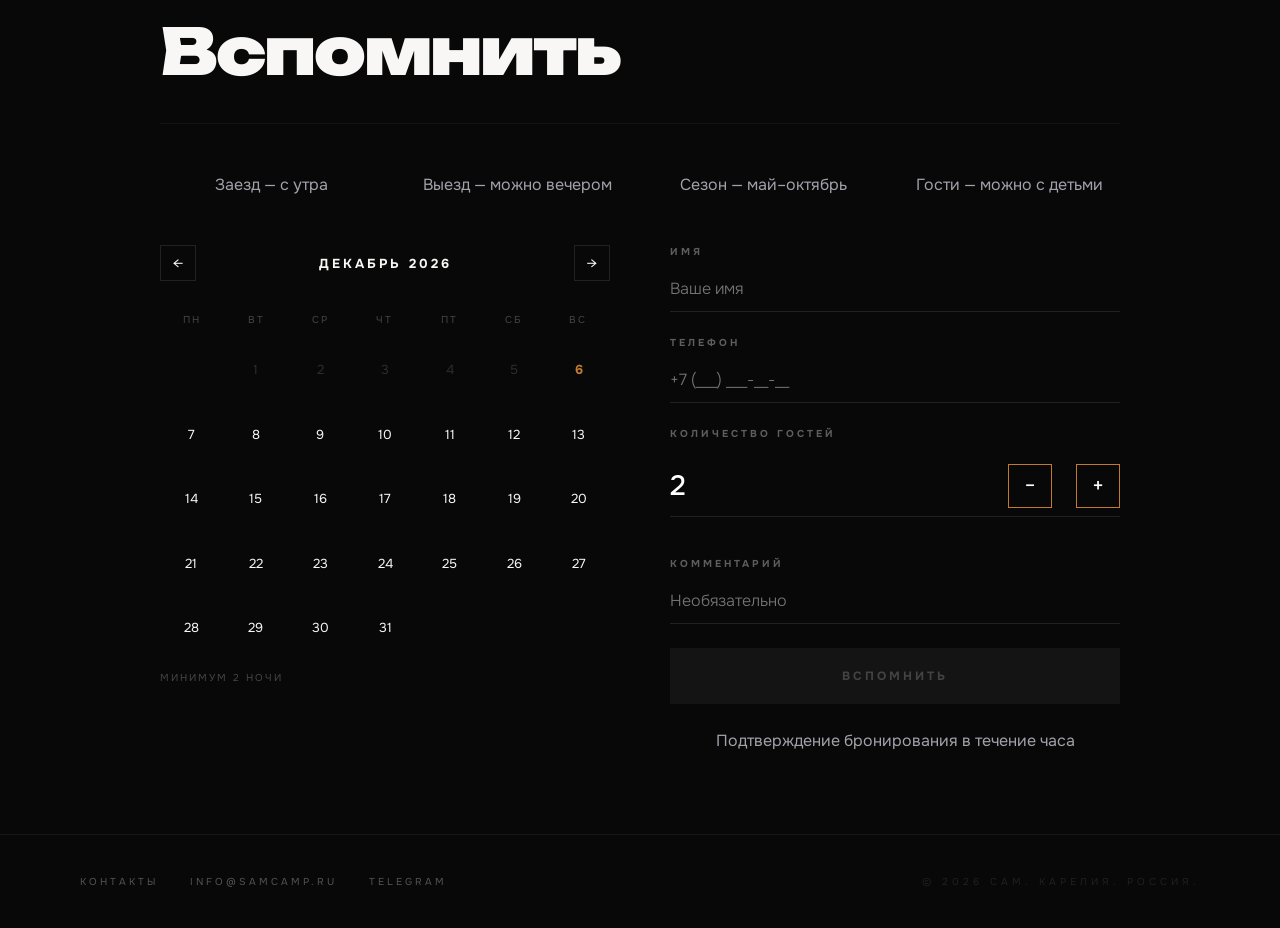
==== commit f732ec37: "ПРОВЕРКА САЙТА" ====
--- a/index.html
+++ b/index.html
@@ -4,6 +4,7 @@
 <head>
   <meta charset="utf-8" />
   <link rel="icon" type="image/svg+xml" href="img/logo.svg">
+  <link rel="icon" href="favicon.ico" sizes="32x32" type="image/x-icon">
   <meta content="width=device-width, initial-scale=1.0" name="viewport" />
   <title>Активный отдых в Карелии — база САМ CAMP на Ладоге</title>
   <meta name="description"
@@ -19,13 +20,13 @@
   <meta property="og:url" content="https://samcamp.ru/" />
   <meta property="og:type" content="website" />
   <link rel="canonical" href="https://samcamp.ru/">
-  <link rel="icon" href="favicon.ico" type="image/x-icon">
+
   <link rel="preconnect" href="https://fonts.googleapis.com">
   <link rel="preconnect" href="https://fonts.gstatic.com" crossorigin>
   <link href="https://fonts.googleapis.com/css2?family=Unbounded:wght@300;700;900&family=Onest:wght@300;400;500;600;700&display=swap"
     rel="stylesheet" />
 
-  <link rel="stylesheet" href="css/style.css?v=1.7" />
+  <link rel="stylesheet" href="css/style.css?v=1.8" />
   <meta property="og:locale" content="ru_RU">
   <meta property="og:site_name" content="САМ Глэмпинг">
   <meta name="twitter:card" content="summary_large_image">
@@ -85,7 +86,7 @@
   <!-- /Yandex.Metrika counter -->
 
   <!-- Загрузка -->
-  <div class="page-loader" id="pageLoader" style="display:none">
+  <div class="page-loader" id="pageLoader">
     <div class="loader-text">САМ</div>
   </div>
   <script>
@@ -149,7 +150,7 @@
           </div>
           <div class="hero-decision-block fade-in delay-3">
             <p class="hero-price">12 000 ₽ / ночь</p>
-            <p class="text-muted">Баня · SAP · снаряжение · завтрак. Всё включено.</p>
+            <p class="text-muted">Баня · SUP · снаряжение · завтрак. Всё включено.</p>
             <button class="btn-main btn-main--hero"
               onclick="document.getElementById('bronirovat').scrollIntoView({behavior:'smooth'})">
               Вспомнить
@@ -223,7 +224,7 @@
             </svg></div>
           <div class="card-line"></div>
           <h3 class="card-heading">Сон</h3>
-          <p class="text-muted text-small">Хорошая кровать. Тепло даже в октябре. Окно на лес и скалу.</p>
+          <p class="text-muted">Хорошая кровать. Тепло даже в октябре. Окно на лес и скалу.</p>
         </div>
         <div class="card fade-in delay-2">
           <div class="card-icon"><svg aria-hidden="true" xmlns="http://www.w3.org/2000/svg" width="40" height="40"
@@ -233,7 +234,7 @@
             </svg></div>
           <div class="card-line"></div>
           <h3 class="card-heading">Огонь</h3>
-          <p class="text-muted text-small">Дровяная баня. Топите сами. Рядом Ладога.</p>
+          <p class="text-muted">Дровяная баня. Топите сами. Рядом Ладога.</p>
         </div>
         <div class="card fade-in delay-3">
           <div class="card-icon"><svg aria-hidden="true" xmlns="http://www.w3.org/2000/svg" width="40" height="40"
@@ -243,7 +244,7 @@
             </svg></div>
           <div class="card-line"></div>
           <h3 class="card-heading">Быт</h3>
-          <p class="text-muted text-small">Удочки. Корзина. САП. Дрова. Всё есть. Никто не объясняет как.</p>
+          <p class="text-muted">Удочки. Корзина. САП. Дрова. Всё есть. Никто не объясняет как.</p>
         </div>
         <div class="card fade-in delay-4">
           <div class="card-icon"><svg aria-hidden="true" xmlns="http://www.w3.org/2000/svg" width="40" height="40"
@@ -253,7 +254,7 @@
             </svg></div>
           <div class="card-line"></div>
           <h3 class="card-heading">Горы</h3>
-          <p class="text-muted text-small">Змеиная скала. У подножия скалы. Дальше сами.</p>
+          <p class="text-muted">Змеиная скала. У подножия скалы. Дальше сами.</p>
         </div>
       </div>
 
@@ -369,7 +370,7 @@
               <li><span class="icon-check">✓</span>Завтрак</li>
               <li><span class="icon-check">✓</span>Дрова и мангал</li>
             </ul>
-            <p class="text-muted text-small">Минимум две ночи. Всё включено в стоимость.</p>
+            <p class="text-muted text-muted">Минимум две ночи. Всё включено в стоимость.</p>
             <button class="btn-pay"
               onclick="document.getElementById('bronirovat').scrollIntoView({behavior:'smooth'})">ВЫБРАТЬ ДАТЫ
               →</button>
--- a/css/style.css
+++ b/css/style.css
@@ -43,12 +43,7 @@
   margin-bottom: 48px;
 }
 
-.text-small {
-  color: #A1A1AA;
-  font-size: 16px;
-  font-weight: 400;
-  line-height: 1.6;
-}
+/* .text-small merged into .text-muted — use .text-muted everywhere */
 
 .text-card {
   color: #A1A1AA;
@@ -1062,6 +1057,7 @@
   font-weight: 900;
   margin-bottom: 24px;
   letter-spacing: -1px;
+  font-family: 'Unbounded', sans-serif;
 }
 
 .priehat-list {
@@ -1266,6 +1262,7 @@
   border-bottom: 1px solid rgba(255, 255, 255, 0.05);
   padding-bottom: 40px;
   text-transform: none;
+  font-family: 'Unbounded', sans-serif;
 }
 
 .bk-info-row {
@@ -1326,13 +1323,60 @@
 
 .cal-grid div {
   min-height: 48px;
-  /* Larger tap targets for mobile */
   transition: background 0.2s, color 0.2s, transform 0.1s;
   -webkit-tap-highlight-color: transparent;
 }
 
 .cal-grid div:active:not(:empty) {
   transform: scale(0.95);
+}
+
+/* Calendar cell states — replaces inline styles */
+.cal-cell {
+  aspect-ratio: 1;
+  display: flex;
+  align-items: center;
+  justify-content: center;
+  font-size: 13px;
+  cursor: pointer;
+  position: relative;
+  user-select: none;
+}
+
+.cal-cell--past,
+.cal-cell--booked {
+  color: rgba(255, 255, 255, 0.15);
+  cursor: not-allowed;
+}
+
+.cal-cell--booked {
+  background: repeating-linear-gradient(45deg, transparent, transparent 5px, rgba(255, 255, 255, 0.03) 5px, rgba(255, 255, 255, 0.03) 10px);
+}
+
+.cal-cell--today {
+  color: #C17B2F;
+  font-weight: 700;
+}
+
+.cal-cell--selected {
+  background: #C17B2F;
+  color: white;
+  font-weight: 700;
+}
+
+.cal-cell--range {
+  background: rgba(193, 123, 47, 0.15);
+}
+
+.cal-cell--hover {
+  background: rgba(193, 123, 47, 0.2);
+  color: #C17B2F;
+}
+
+.cal-cell--hover-end {
+  background: rgba(193, 123, 47, 0.5);
+  color: white;
+  font-weight: 600;
 }
 
 .cal-note {
@@ -1861,7 +1905,7 @@
   }
 
   .cards-grid {
-    grid-template-columns: repeat(2, 1fr) !important;
+    grid-template-columns: repeat(2, 1fr);
   }
 
 
@@ -1889,8 +1933,8 @@
   }
 
   .activities-grid {
-    grid-template-columns: repeat(2, 1fr) !important;
-    gap: 24px !important;
+    grid-template-columns: repeat(2, 1fr);
+    gap: 24px;
   }
 
   .activities-grid>.card-item:last-child:nth-child(3n - 1) {
@@ -1906,12 +1950,12 @@
 
 
   .bk-info-row {
-    grid-template-columns: repeat(2, 1fr) !important;
+    grid-template-columns: repeat(2, 1fr);
     gap: 16px;
   }
 
   .bk-grid {
-    grid-template-columns: 1fr !important;
+    grid-template-columns: 1fr;
   }
 
   .bk-section {
@@ -1973,23 +2017,21 @@
 
 @media (max-width: 480px) {
   .cards-grid {
-    grid-template-columns: 1fr !important;
+    grid-template-columns: 1fr;
   }
 
   .domik-gallery {
-    grid-template-columns: 1fr !important;
+    grid-template-columns: 1fr;
   }
 
   .activities-grid {
-    grid-template-columns: 1fr !important;
+    grid-template-columns: 1fr;
   }
 
   .hero-title {
     letter-spacing: -1px;
   }
-}
-
-@media (max-width: 480px) {
+
   .bk-info-row {
     grid-template-columns: 1fr;
     gap: 0.5rem;
@@ -2007,7 +2049,7 @@
 
 @media (max-width: 600px) {
   .bk-info-row {
-    grid-template-columns: 1fr 1fr !important;
+    grid-template-columns: 1fr 1fr;
     font-size: 0.85rem;
   }
 
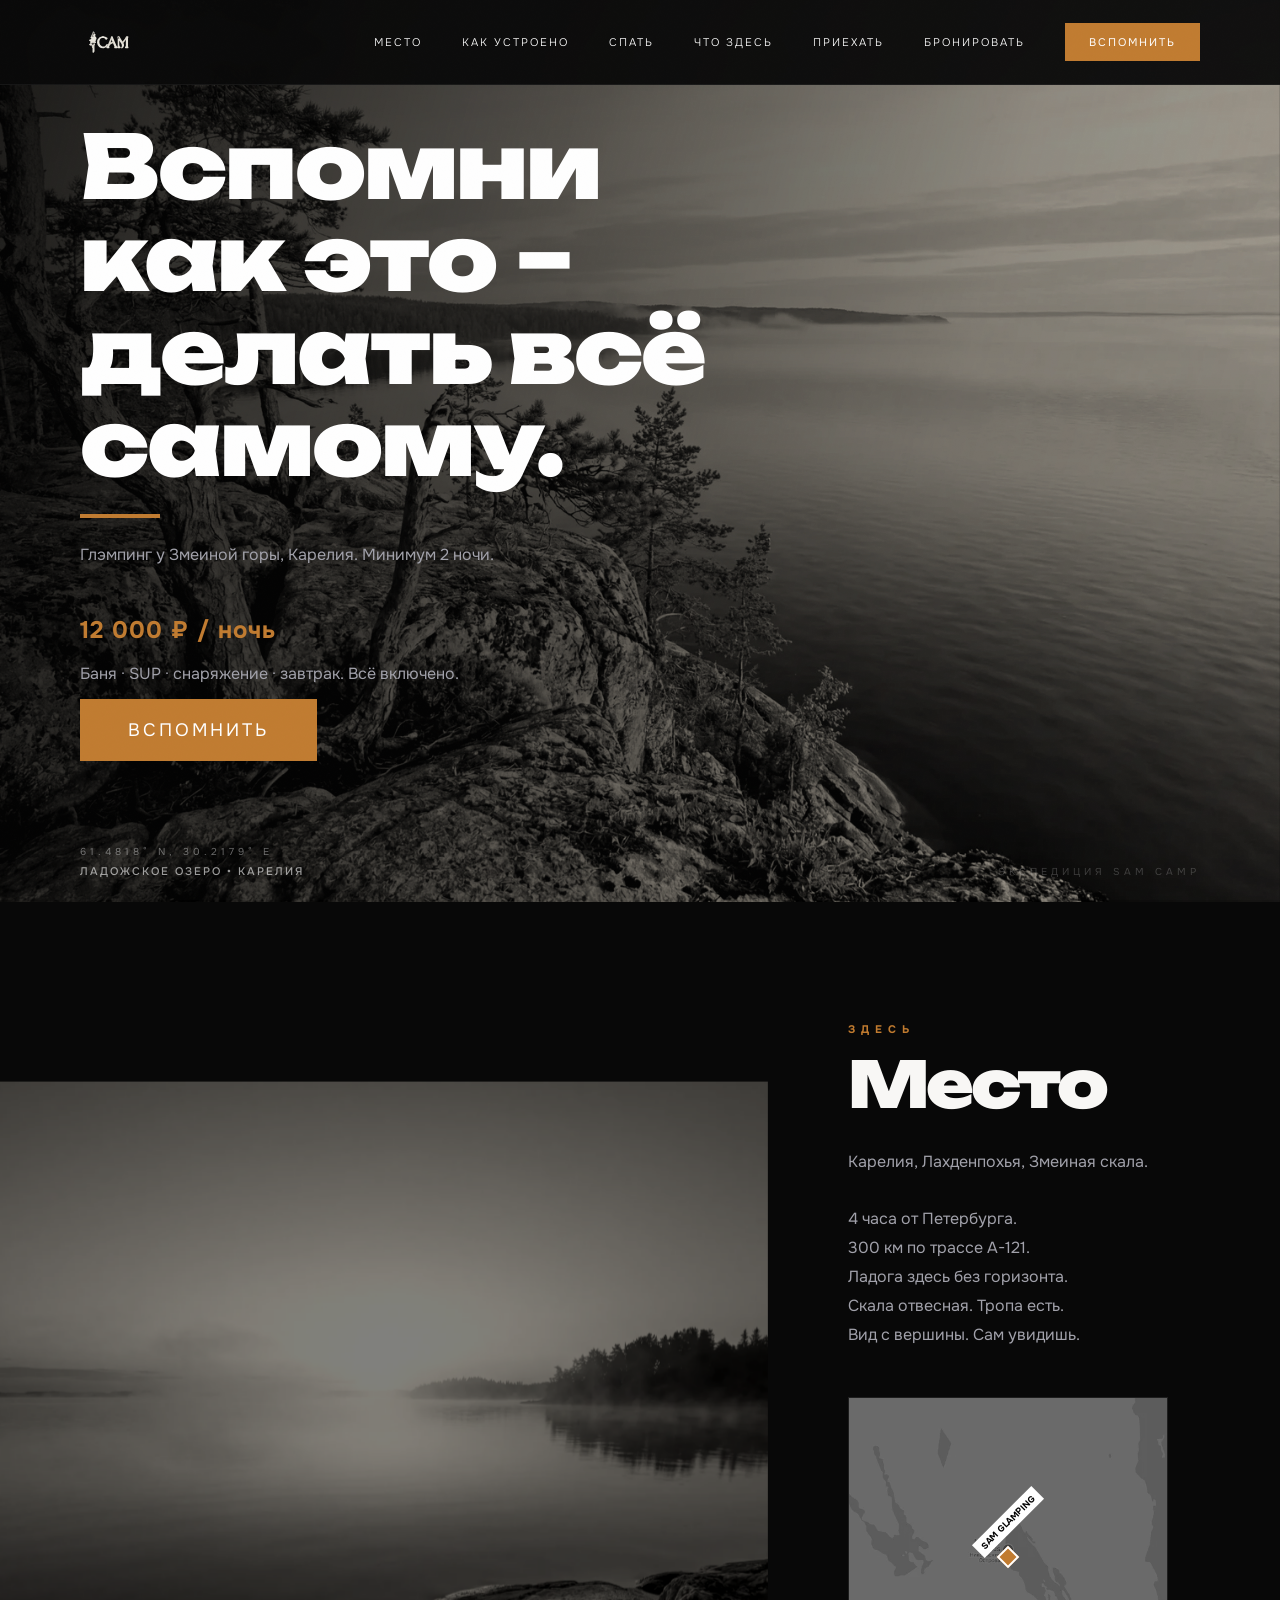
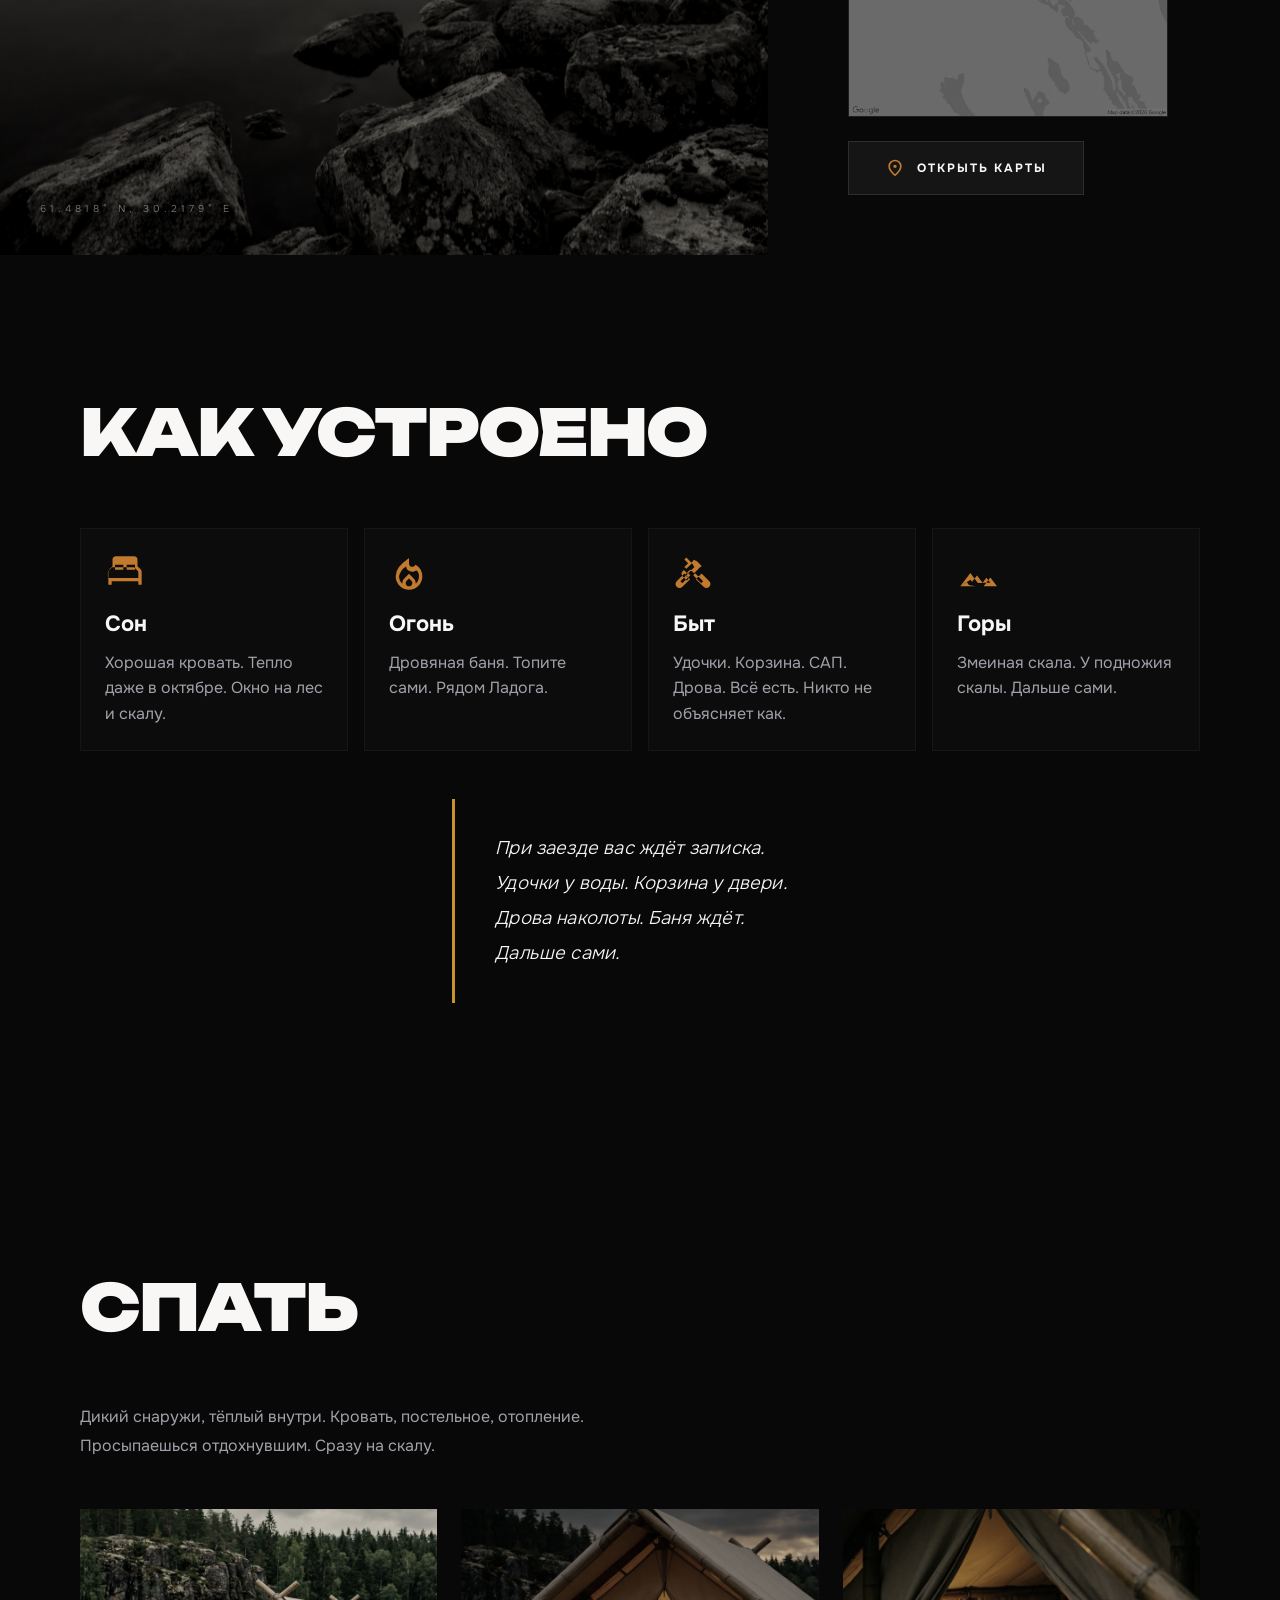
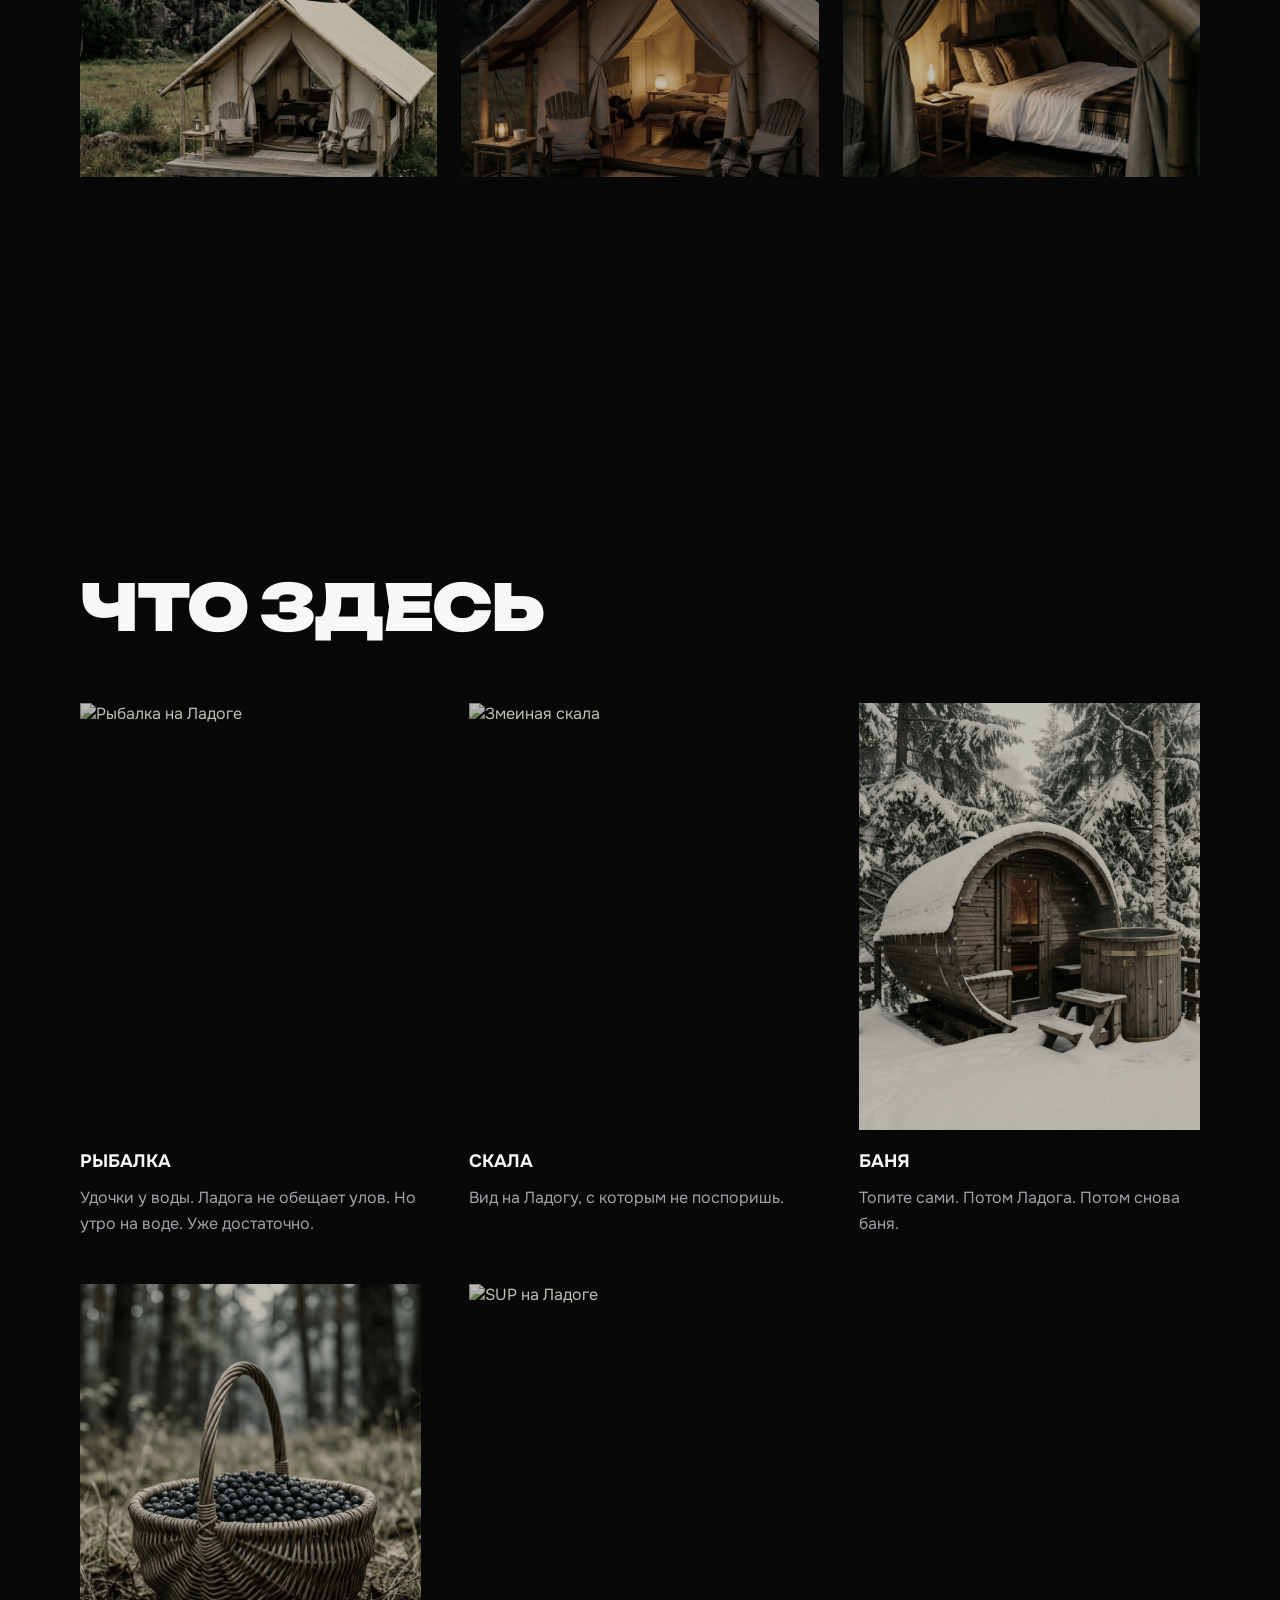
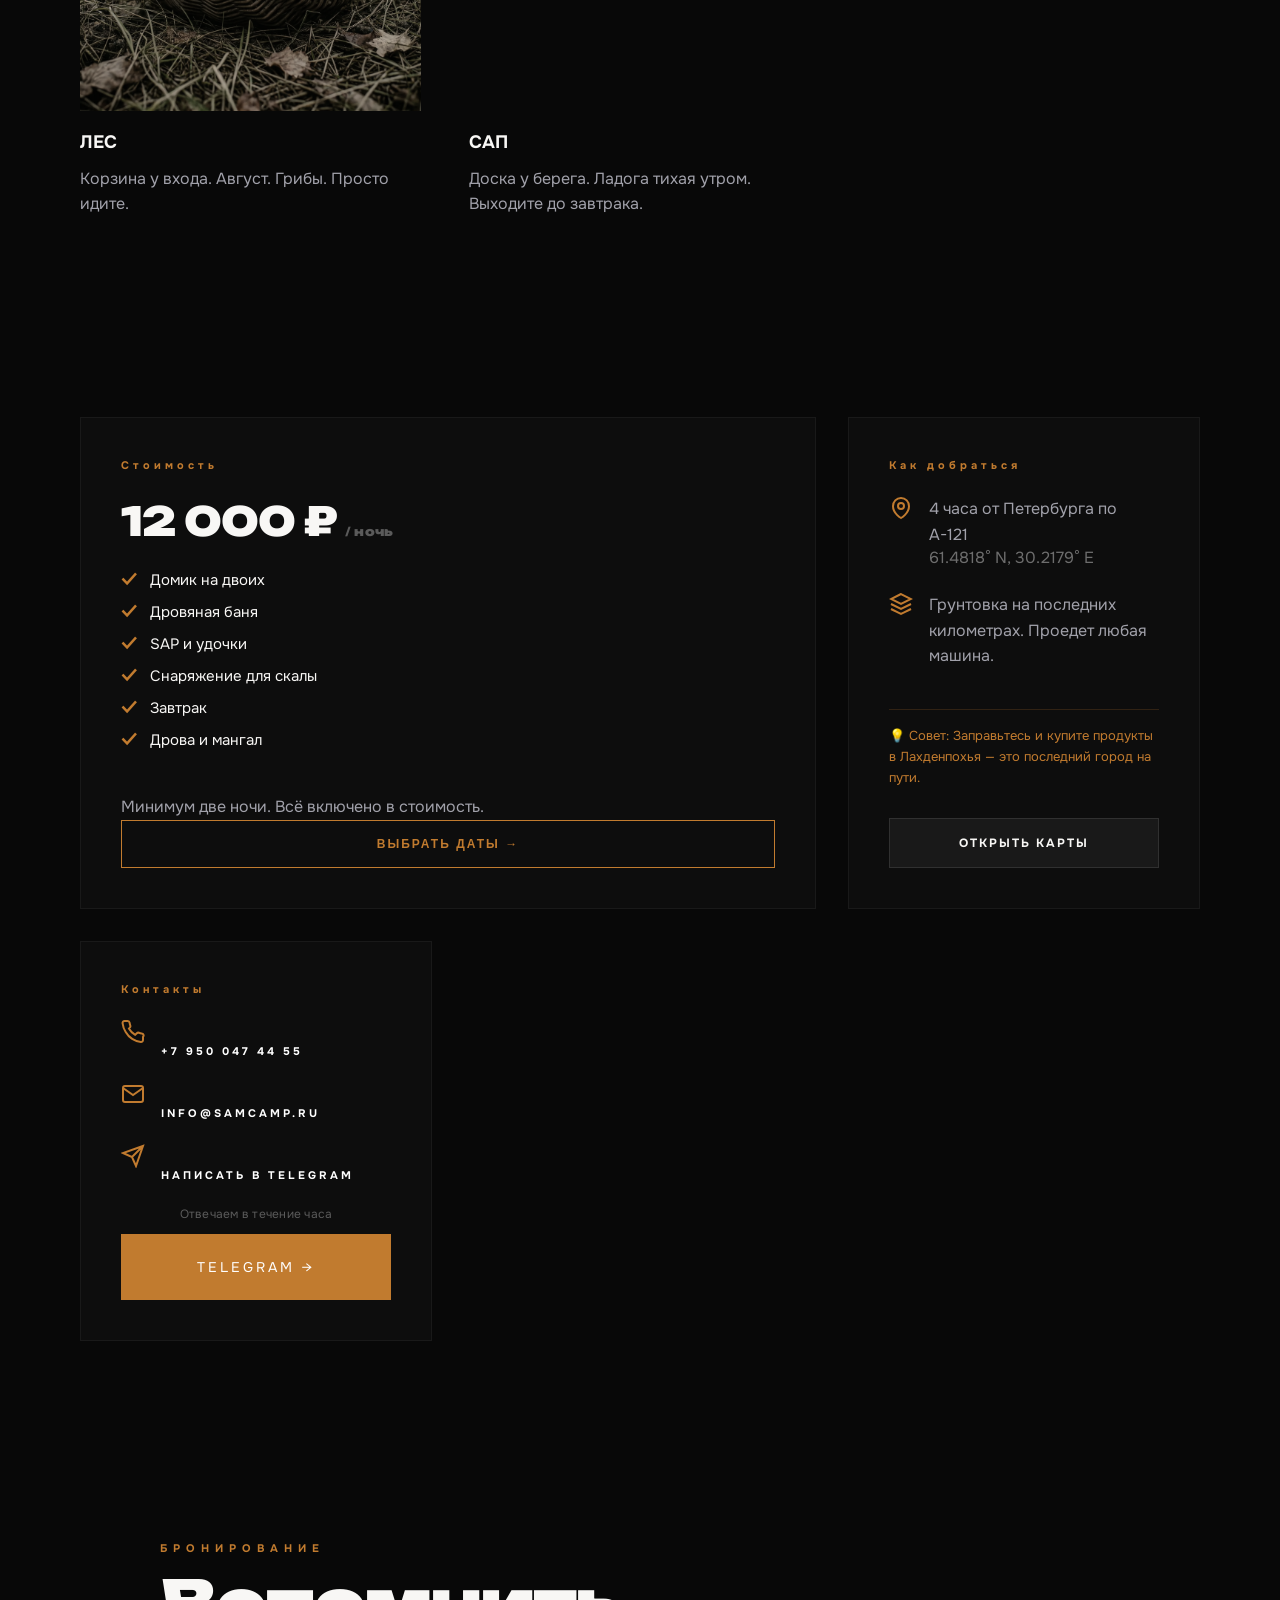
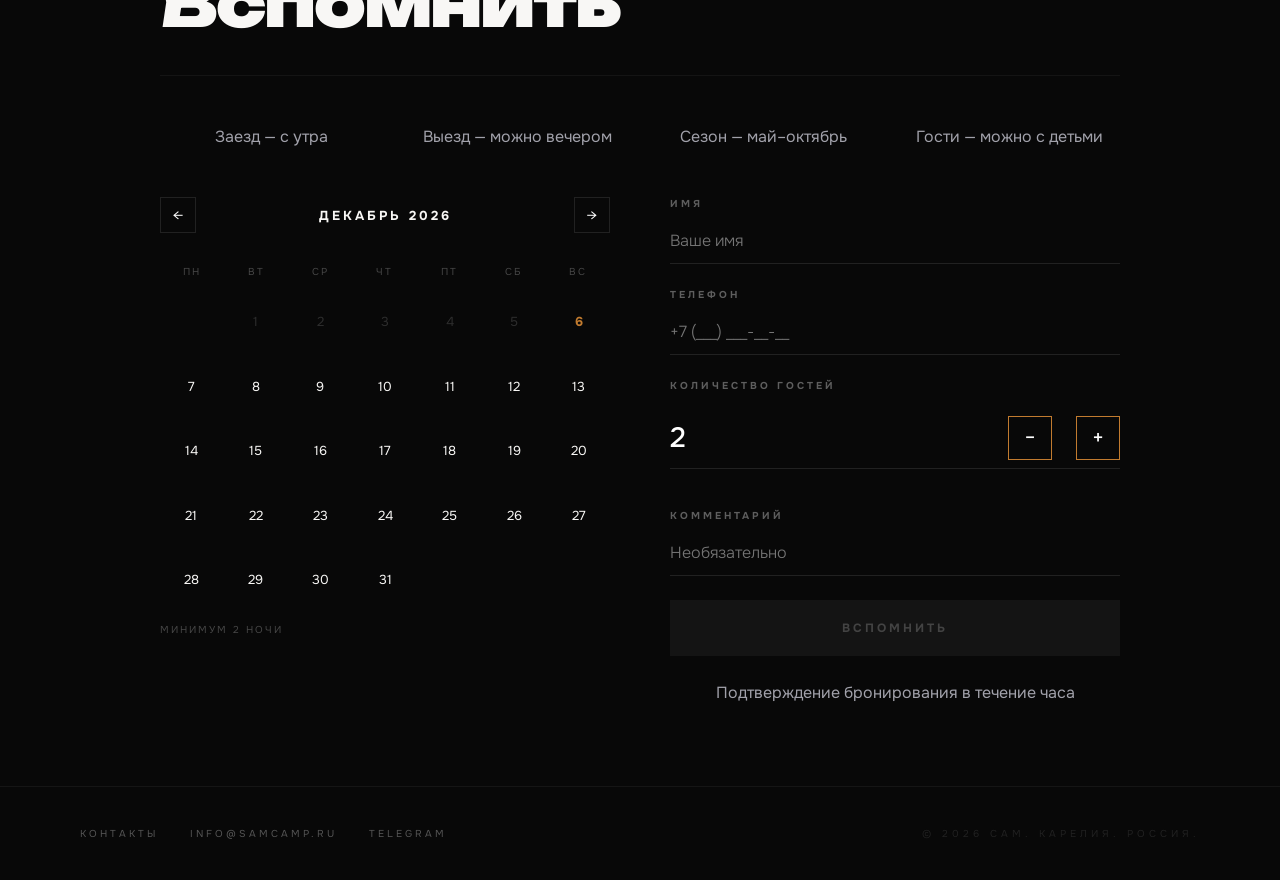
==== commit 3f2c0b09: "изменеия" ====
--- a/index.html
+++ b/index.html
@@ -2,6 +2,7 @@
 <html class="dark" lang="ru">
 
 <head>
+  <meta name="google-site-verification" content="OkrN61q-BOmjxuunlkNbu3h7onT8j9sOzYbjuXon7oI" />
   <meta charset="utf-8" />
   <link rel="icon" type="image/svg+xml" href="img/logo.svg">
   <link rel="icon" href="favicon.ico" sizes="32x32" type="image/x-icon">
@@ -26,7 +27,7 @@
   <link href="https://fonts.googleapis.com/css2?family=Unbounded:wght@300;700;900&family=Onest:wght@300;400;500;600;700&display=swap"
     rel="stylesheet" />
 
-  <link rel="stylesheet" href="css/style.css?v=1.8" />
+  <link rel="stylesheet" href="css/style.css?v=2.2" />
   <meta property="og:locale" content="ru_RU">
   <meta property="og:site_name" content="САМ Глэмпинг">
   <meta name="twitter:card" content="summary_large_image">
@@ -68,7 +69,7 @@
     })
       (window, document, "script", "https://mc.yandex.ru/metrika/tag.js", "ym");
 
-    ym(107136989, "init", {
+    ym(108349249, "init", {
       clickmap: true,
       trackLinks: true,
       accurateTrackBounce: true,
@@ -81,7 +82,7 @@
 <body>
   <!-- Yandex.Metrika counter -->
   <noscript>
-    <div><img src="https://mc.yandex.ru/watch/107136989" style="position:absolute; left:-9999px;" alt="" /></div>
+    <div><img src="https://mc.yandex.ru/watch/108349249" style="position:absolute; left:-9999px;" alt="" /></div>
   </noscript>
   <!-- /Yandex.Metrika counter -->
 
@@ -292,7 +293,7 @@
     <!-- ===== СТРАНИЦА 4: ЧТО ДЕЛАТЬ ===== -->
     <section class="page" id="chto-delat">
       <div class="section-header">
-        <h2 class="section-title section-title--light fade-in">Что здесь</h2>
+        <h2 class="section-title fade-in">Что здесь</h2>
       </div>
       <div class="activities-grid">
         <div class="card-item fade-in delay-1">
@@ -370,7 +371,7 @@
               <li><span class="icon-check">✓</span>Завтрак</li>
               <li><span class="icon-check">✓</span>Дрова и мангал</li>
             </ul>
-            <p class="text-muted text-muted">Минимум две ночи. Всё включено в стоимость.</p>
+            <p class="text-muted">Минимум две ночи. Всё включено в стоимость.</p>
             <button class="btn-pay"
               onclick="document.getElementById('bronirovat').scrollIntoView({behavior:'smooth'})">ВЫБРАТЬ ДАТЫ
               →</button>
@@ -591,7 +592,7 @@
     </div>
   </div>
 
-  <script src="js/main.js?v=1.4" defer></script>
+  <script src="js/main.js?v=1.5" defer></script>
 </body>
 
 </html>
--- a/css/style.css
+++ b/css/style.css
@@ -97,15 +97,13 @@
 
 .section-title {
   font-size: clamp(32px, 5vw, 64px);
-  font-weight: 700;
-  letter-spacing: -1px;
+  font-weight: 900;
+  line-height: 1;
+  letter-spacing: -2px;
   text-transform: uppercase;
   font-family: 'Unbounded', sans-serif;
 }
 
-.section-title--light {
-  font-weight: 300;
-}
 
 /* ===== НАВИГАЦИЯ ===== */
 .nav-fixed {
@@ -687,6 +685,10 @@
   flex-direction: column;
   justify-content: center;
   padding: 120px 80px 60px;
+}
+
+.mesto-content .section-heading {
+  font-size: clamp(40px, 5vw, 72px);
 }
 
 .map-wrapper {
